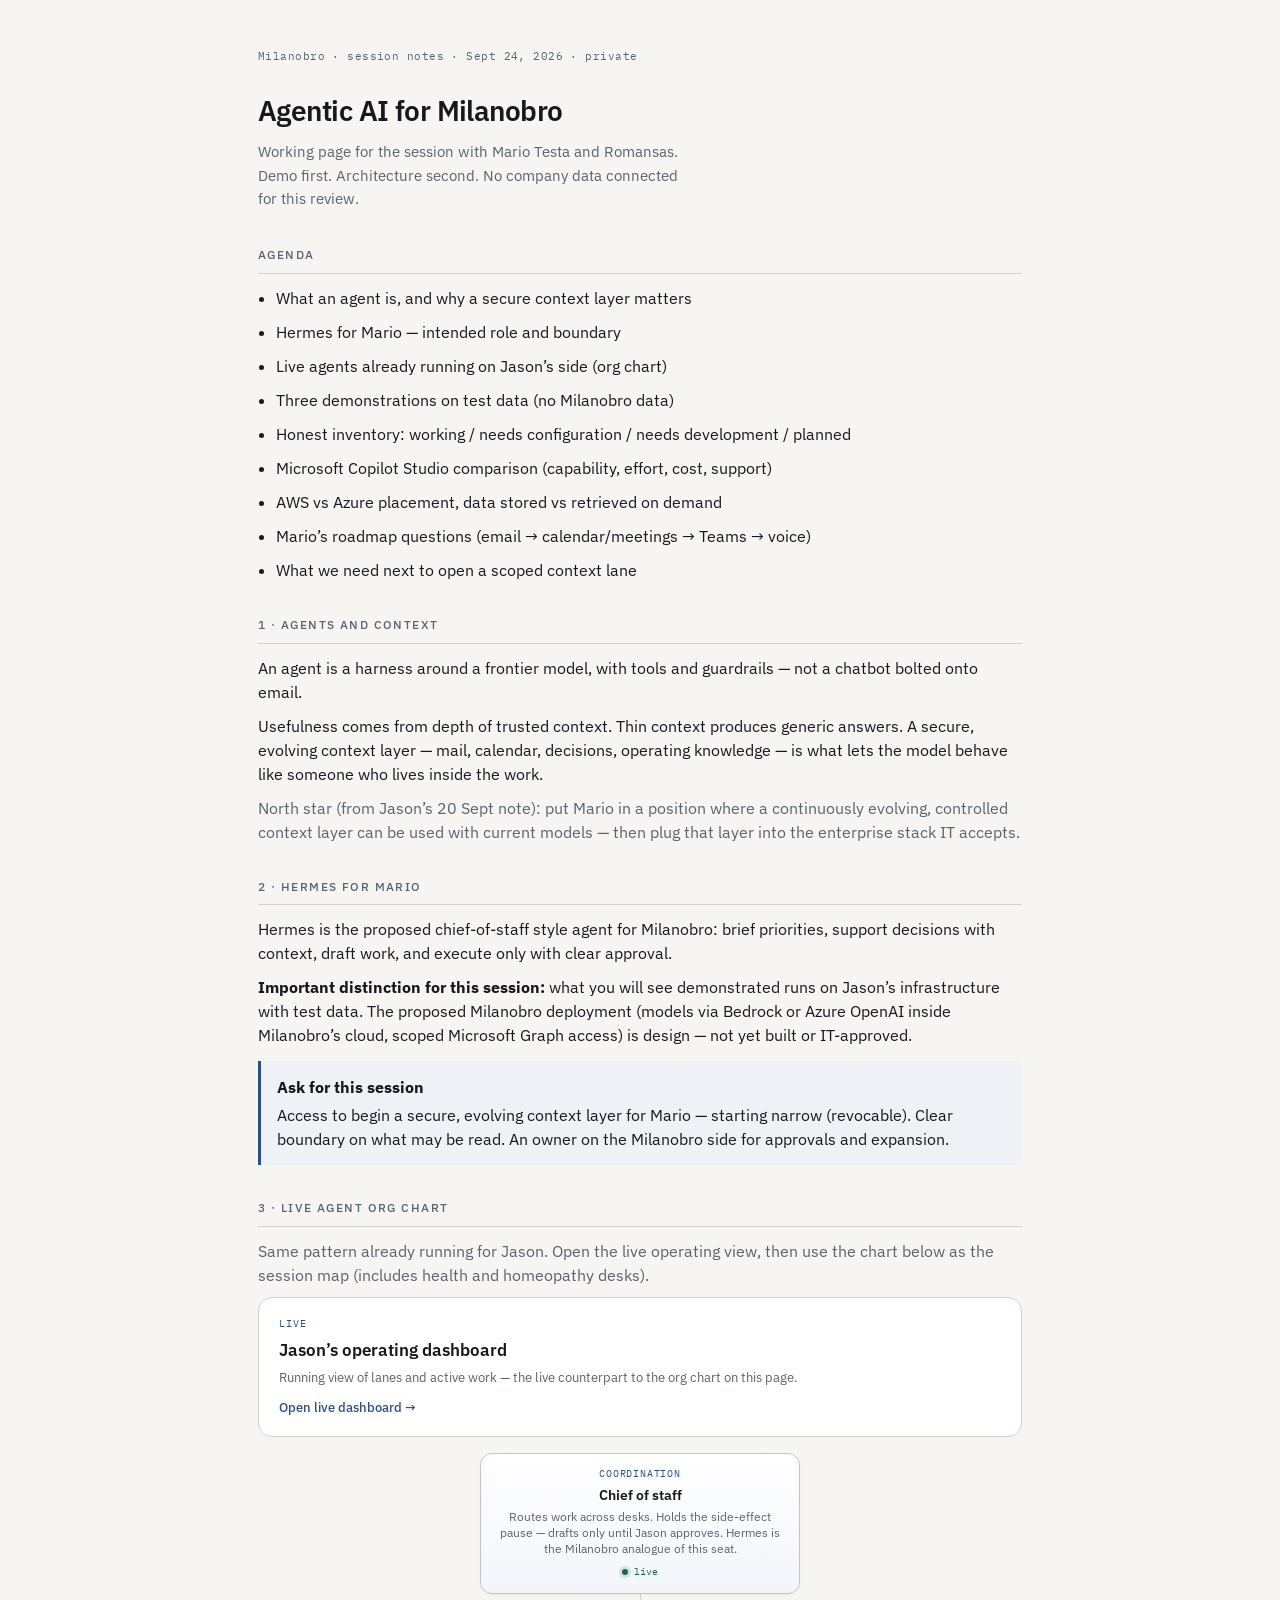
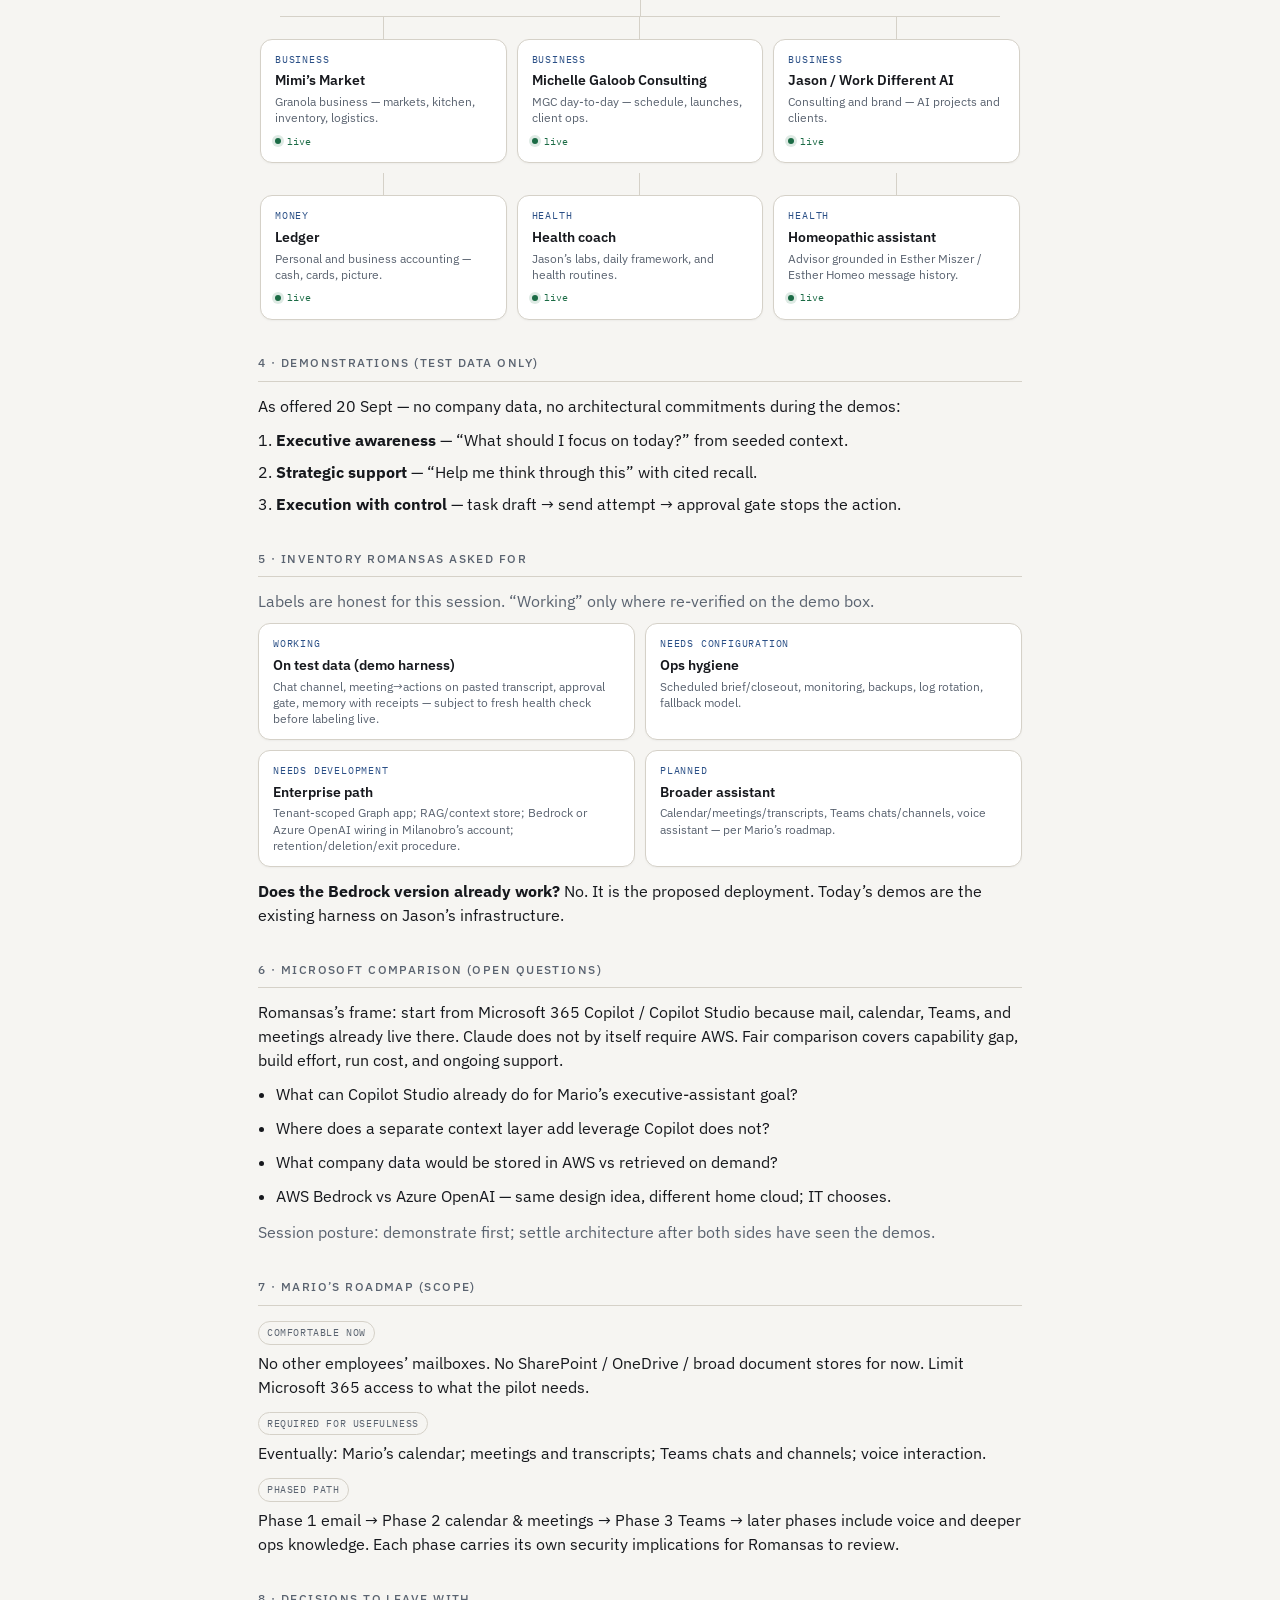
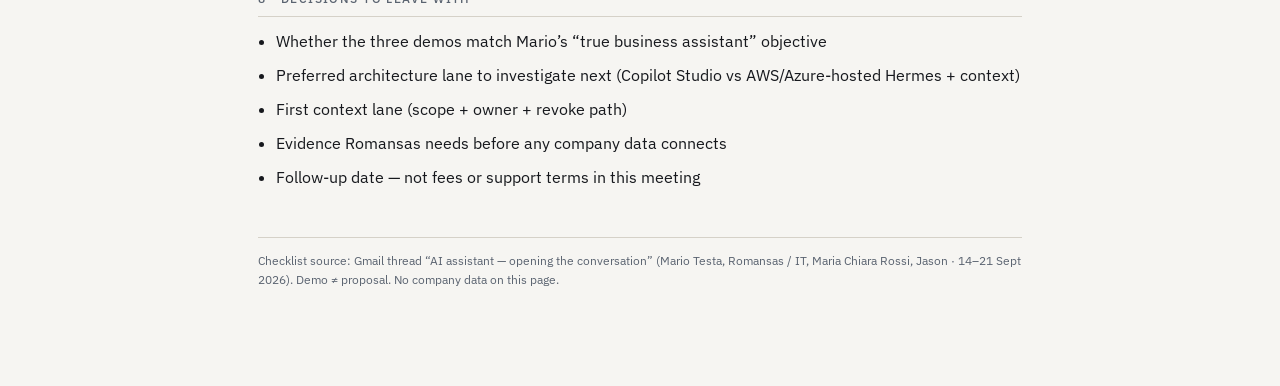
==== index.html @ 8c84b335 "Replace homepage with the Sept 24 session page" ====
<!DOCTYPE html>
<html lang="en">
<head>
<meta charset="UTF-8" />
<meta name="viewport" content="width=device-width, initial-scale=1" />
<title>Milanobro — Agentic AI session</title>
<link rel="preconnect" href="https://fonts.googleapis.com" />
<link rel="preconnect" href="https://fonts.gstatic.com" crossorigin />
<link href="https://fonts.googleapis.com/css2?family=IBM+Plex+Sans:wght@400;500;600&family=IBM+Plex+Mono:wght@400;500&display=swap" rel="stylesheet" />
<style>
:root{
  --bg:#f6f5f2; --ink:#16181d; --mute:#5a6370; --line:#d5d1c8;
  --card:#fff; --soft:#eef1f6; --accent:#2a4f86; --ok:#1b6b45;
  --font:"IBM Plex Sans",system-ui,sans-serif; --mono:"IBM Plex Mono",ui-monospace,monospace;
}
*{box-sizing:border-box;margin:0;padding:0}
body{font-family:var(--font);background:var(--bg);color:var(--ink);line-height:1.55;min-height:100vh}
.wrap{max-width:820px;margin:0 auto;padding:48px 28px 96px}
.meta{font-family:var(--mono);font-size:11px;color:var(--mute);letter-spacing:.04em;margin-bottom:24px}
h1{font-size:28px;font-weight:600;letter-spacing:-.02em;margin-bottom:8px}
.sub{color:var(--mute);font-size:15px;max-width:48ch;margin-bottom:36px}
.block{margin-bottom:34px}
.block h2{
  font-size:12px;font-weight:500;letter-spacing:.12em;text-transform:uppercase;
  color:var(--mute);margin-bottom:12px;padding-bottom:8px;border-bottom:1px solid var(--line);
}
.notes{font-size:15.5px}
.notes p,.notes li{margin:0 0 10px;color:var(--ink)}
.notes ul{margin:0 0 12px 1.15rem}
.notes .muted{color:var(--mute)}
.callout{
  margin-top:14px;padding:14px 16px;background:var(--soft);
  border-left:3px solid var(--accent);border-radius:0 8px 8px 0;
}
.callout strong{display:block;margin-bottom:4px}
.live{
  display:block;text-decoration:none;color:inherit;
  background:var(--card);border:1px solid var(--line);border-radius:14px;
  padding:18px 20px;margin:8px 0 16px;transition:border-color .15s,box-shadow .15s;
}
.live:hover{border-color:#a9b9d2;box-shadow:0 2px 8px rgba(22,24,29,.06)}
.live .kicker{font-family:var(--mono);font-size:10px;letter-spacing:.1em;text-transform:uppercase;color:var(--accent);margin-bottom:6px}
.live h3{font-size:17px;font-weight:600;margin-bottom:4px}
.live p{font-size:13px;color:var(--mute);margin:0}
.live .go{margin-top:10px;font-size:13px;color:var(--accent);font-weight:500}

.org{margin-top:10px}
.org-top{display:flex;justify-content:center}
.node{
  background:var(--card);border:1px solid var(--line);border-radius:12px;
  padding:12px 14px;min-width:180px;max-width:260px;
  box-shadow:0 1px 2px rgba(22,24,29,.04);
}
.node.chief{border-color:#b7c6db;background:linear-gradient(180deg,#fff,#f2f5fa);text-align:center;max-width:320px}
.node .role{font-family:var(--mono);font-size:10px;letter-spacing:.08em;text-transform:uppercase;color:var(--accent);margin-bottom:3px}
.node h3{font-size:13.5px;font-weight:600;margin-bottom:3px}
.node p{font-size:11.5px;color:var(--mute);line-height:1.4;margin:0}
.trunk{width:1px;height:22px;background:var(--line);margin:0 auto}
.bar{height:1px;background:var(--line);margin:0 auto;width:calc(100% - 24px);max-width:720px}
.leaves{display:grid;grid-template-columns:repeat(3,1fr);gap:10px;max-width:760px;margin:0 auto}
.leaf{display:flex;flex-direction:column;align-items:center}
.stem{width:1px;height:22px;background:var(--line)}
.leaf .node{width:100%;max-width:none;min-width:0}
.status{display:inline-flex;align-items:center;gap:6px;font-size:10px;color:var(--ok);margin-top:7px;font-family:var(--mono)}
.status::before{content:"";width:6px;height:6px;border-radius:50%;background:var(--ok);box-shadow:0 0 0 3px rgba(27,107,69,.14)}
.grid2{display:grid;grid-template-columns:1fr 1fr;gap:10px}
@media(max-width:720px){.leaves,.grid2{grid-template-columns:1fr 1fr}.bar{width:calc(50% + 4px)}}
@media(max-width:520px){.leaves,.grid2{grid-template-columns:1fr}.bar{display:none}.stem{height:10px}}
.foot{margin-top:48px;padding-top:14px;border-top:1px solid var(--line);font-size:12px;color:var(--mute)}
.tag{display:inline-block;font-family:var(--mono);font-size:10px;letter-spacing:.06em;text-transform:uppercase;color:var(--mute);border:1px solid var(--line);border-radius:999px;padding:3px 8px;margin-right:6px;margin-bottom:6px}
</style>
</head>
<body>
<div class="wrap">
  <div class="meta">Milanobro · session notes · Sept 24, 2026 · private</div>
  <h1>Agentic AI for Milanobro</h1>
  <p class="sub">Working page for the session with Mario Testa and Romansas. Demo first. Architecture second. No company data connected for this review.</p>

  <div class="block">
    <h2>Agenda</h2>
    <div class="notes">
      <ul>
        <li>What an agent is, and why a secure context layer matters</li>
        <li>Hermes for Mario — intended role and boundary</li>
        <li>Live agents already running on Jason’s side (org chart)</li>
        <li>Three demonstrations on test data (no Milanobro data)</li>
        <li>Honest inventory: working / needs configuration / needs development / planned</li>
        <li>Microsoft Copilot Studio comparison (capability, effort, cost, support)</li>
        <li>AWS vs Azure placement, data stored vs retrieved on demand</li>
        <li>Mario’s roadmap questions (email → calendar/meetings → Teams → voice)</li>
        <li>What we need next to open a scoped context lane</li>
      </ul>
    </div>
  </div>

  <div class="block">
    <h2>1 · Agents and context</h2>
    <div class="notes">
      <p>An agent is a harness around a frontier model, with tools and guardrails — not a chatbot bolted onto email.</p>
      <p>Usefulness comes from depth of trusted context. Thin context produces generic answers. A secure, evolving context layer — mail, calendar, decisions, operating knowledge — is what lets the model behave like someone who lives inside the work.</p>
      <p class="muted">North star (from Jason’s 20 Sept note): put Mario in a position where a continuously evolving, controlled context layer can be used with current models — then plug that layer into the enterprise stack IT accepts.</p>
    </div>
  </div>

  <div class="block">
    <h2>2 · Hermes for Mario</h2>
    <div class="notes">
      <p>Hermes is the proposed chief-of-staff style agent for Milanobro: brief priorities, support decisions with context, draft work, and execute only with clear approval.</p>
      <p><strong>Important distinction for this session:</strong> what you will see demonstrated runs on Jason’s infrastructure with test data. The proposed Milanobro deployment (models via Bedrock or Azure OpenAI inside Milanobro’s cloud, scoped Microsoft Graph access) is design — not yet built or IT-approved.</p>
      <div class="callout">
        <strong>Ask for this session</strong>
        Access to begin a secure, evolving context layer for Mario — starting narrow (revocable). Clear boundary on what may be read. An owner on the Milanobro side for approvals and expansion.
      </div>
    </div>
  </div>

  <div class="block">
    <h2>3 · Live agent org chart</h2>
    <div class="notes">
      <p class="muted">Same pattern already running for Jason. Open the live operating view, then use the chart below as the session map (includes health and homeopathy desks).</p>
      <a class="live" href="https://jmg424.github.io/jason-operating-dashboard/" target="_blank" rel="noopener">
        <div class="kicker">Live</div>
        <h3>Jason’s operating dashboard</h3>
        <p>Running view of lanes and active work — the live counterpart to the org chart on this page.</p>
        <div class="go">Open live dashboard →</div>
      </a>

      <div class="org">
        <div class="org-top">
          <div class="node chief">
            <div class="role">Coordination</div>
            <h3>Chief of staff</h3>
            <p>Routes work across desks. Holds the side-effect pause — drafts only until Jason approves. Hermes is the Milanobro analogue of this seat.</p>
            <div class="status">live</div>
          </div>
        </div>
        <div class="trunk"></div>
        <div class="bar"></div>
        <div class="leaves">
          <div class="leaf"><div class="stem"></div><div class="node">
            <div class="role">Business</div><h3>Mimi’s Market</h3>
            <p>Granola business — markets, kitchen, inventory, logistics.</p><div class="status">live</div>
          </div></div>
          <div class="leaf"><div class="stem"></div><div class="node">
            <div class="role">Business</div><h3>Michelle Galoob Consulting</h3>
            <p>MGC day-to-day — schedule, launches, client ops.</p><div class="status">live</div>
          </div></div>
          <div class="leaf"><div class="stem"></div><div class="node">
            <div class="role">Business</div><h3>Jason / Work Different AI</h3>
            <p>Consulting and brand — AI projects and clients.</p><div class="status">live</div>
          </div></div>
          <div class="leaf"><div class="stem"></div><div class="node">
            <div class="role">Money</div><h3>Ledger</h3>
            <p>Personal and business accounting — cash, cards, picture.</p><div class="status">live</div>
          </div></div>
          <div class="leaf"><div class="stem"></div><div class="node">
            <div class="role">Health</div><h3>Health coach</h3>
            <p>Jason’s labs, daily framework, and health routines.</p><div class="status">live</div>
          </div></div>
          <div class="leaf"><div class="stem"></div><div class="node">
            <div class="role">Health</div><h3>Homeopathic assistant</h3>
            <p>Advisor grounded in Esther Miszer / Esther Homeo message history.</p><div class="status">live</div>
          </div></div>
        </div>
      </div>
    </div>
  </div>

  <div class="block">
    <h2>4 · Demonstrations (test data only)</h2>
    <div class="notes">
      <p>As offered 20 Sept — no company data, no architectural commitments during the demos:</p>
      <ol style="margin-left:1.15rem">
        <li style="margin-bottom:8px"><strong>Executive awareness</strong> — “What should I focus on today?” from seeded context.</li>
        <li style="margin-bottom:8px"><strong>Strategic support</strong> — “Help me think through this” with cited recall.</li>
        <li style="margin-bottom:8px"><strong>Execution with control</strong> — task draft → send attempt → approval gate stops the action.</li>
      </ol>
    </div>
  </div>

  <div class="block">
    <h2>5 · Inventory Romansas asked for</h2>
    <div class="notes">
      <p class="muted">Labels are honest for this session. “Working” only where re-verified on the demo box.</p>
      <div class="grid2" style="margin-top:10px">
        <div class="node" style="max-width:none"><div class="role">Working</div><h3>On test data (demo harness)</h3><p>Chat channel, meeting→actions on pasted transcript, approval gate, memory with receipts — subject to fresh health check before labeling live.</p></div>
        <div class="node" style="max-width:none"><div class="role">Needs configuration</div><h3>Ops hygiene</h3><p>Scheduled brief/closeout, monitoring, backups, log rotation, fallback model.</p></div>
        <div class="node" style="max-width:none"><div class="role">Needs development</div><h3>Enterprise path</h3><p>Tenant-scoped Graph app; RAG/context store; Bedrock or Azure OpenAI wiring in Milanobro’s account; retention/deletion/exit procedure.</p></div>
        <div class="node" style="max-width:none"><div class="role">Planned</div><h3>Broader assistant</h3><p>Calendar/meetings/transcripts, Teams chats/channels, voice assistant — per Mario’s roadmap.</p></div>
      </div>
      <p style="margin-top:12px"><strong>Does the Bedrock version already work?</strong> No. It is the proposed deployment. Today’s demos are the existing harness on Jason’s infrastructure.</p>
    </div>
  </div>

  <div class="block">
    <h2>6 · Microsoft comparison (open questions)</h2>
    <div class="notes">
      <p>Romansas’s frame: start from Microsoft 365 Copilot / Copilot Studio because mail, calendar, Teams, and meetings already live there. Claude does not by itself require AWS. Fair comparison covers capability gap, build effort, run cost, and ongoing support.</p>
      <ul>
        <li>What can Copilot Studio already do for Mario’s executive-assistant goal?</li>
        <li>Where does a separate context layer add leverage Copilot does not?</li>
        <li>What company data would be stored in AWS vs retrieved on demand?</li>
        <li>AWS Bedrock vs Azure OpenAI — same design idea, different home cloud; IT chooses.</li>
      </ul>
      <p class="muted">Session posture: demonstrate first; settle architecture after both sides have seen the demos.</p>
    </div>
  </div>

  <div class="block">
    <h2>7 · Mario’s roadmap (scope)</h2>
    <div class="notes">
      <span class="tag">Comfortable now</span>
      <p>No other employees’ mailboxes. No SharePoint / OneDrive / broad document stores for now. Limit Microsoft 365 access to what the pilot needs.</p>
      <span class="tag">Required for usefulness</span>
      <p>Eventually: Mario’s calendar; meetings and transcripts; Teams chats and channels; voice interaction.</p>
      <span class="tag">Phased path</span>
      <p>Phase 1 email → Phase 2 calendar &amp; meetings → Phase 3 Teams → later phases include voice and deeper ops knowledge. Each phase carries its own security implications for Romansas to review.</p>
    </div>
  </div>

  <div class="block">
    <h2>8 · Decisions to leave with</h2>
    <div class="notes">
      <ul>
        <li>Whether the three demos match Mario’s “true business assistant” objective</li>
        <li>Preferred architecture lane to investigate next (Copilot Studio vs AWS/Azure-hosted Hermes + context)</li>
        <li>First context lane (scope + owner + revoke path)</li>
        <li>Evidence Romansas needs before any company data connects</li>
        <li>Follow-up date — not fees or support terms in this meeting</li>
      </ul>
    </div>
  </div>

  <div class="foot">Checklist source: Gmail thread “AI assistant — opening the conversation” (Mario Testa, Romansas / IT, Maria Chiara Rossi, Jason · 14–21 Sept 2026). Demo ≠ proposal. No company data on this page.</div>
</div>
</body>
</html>
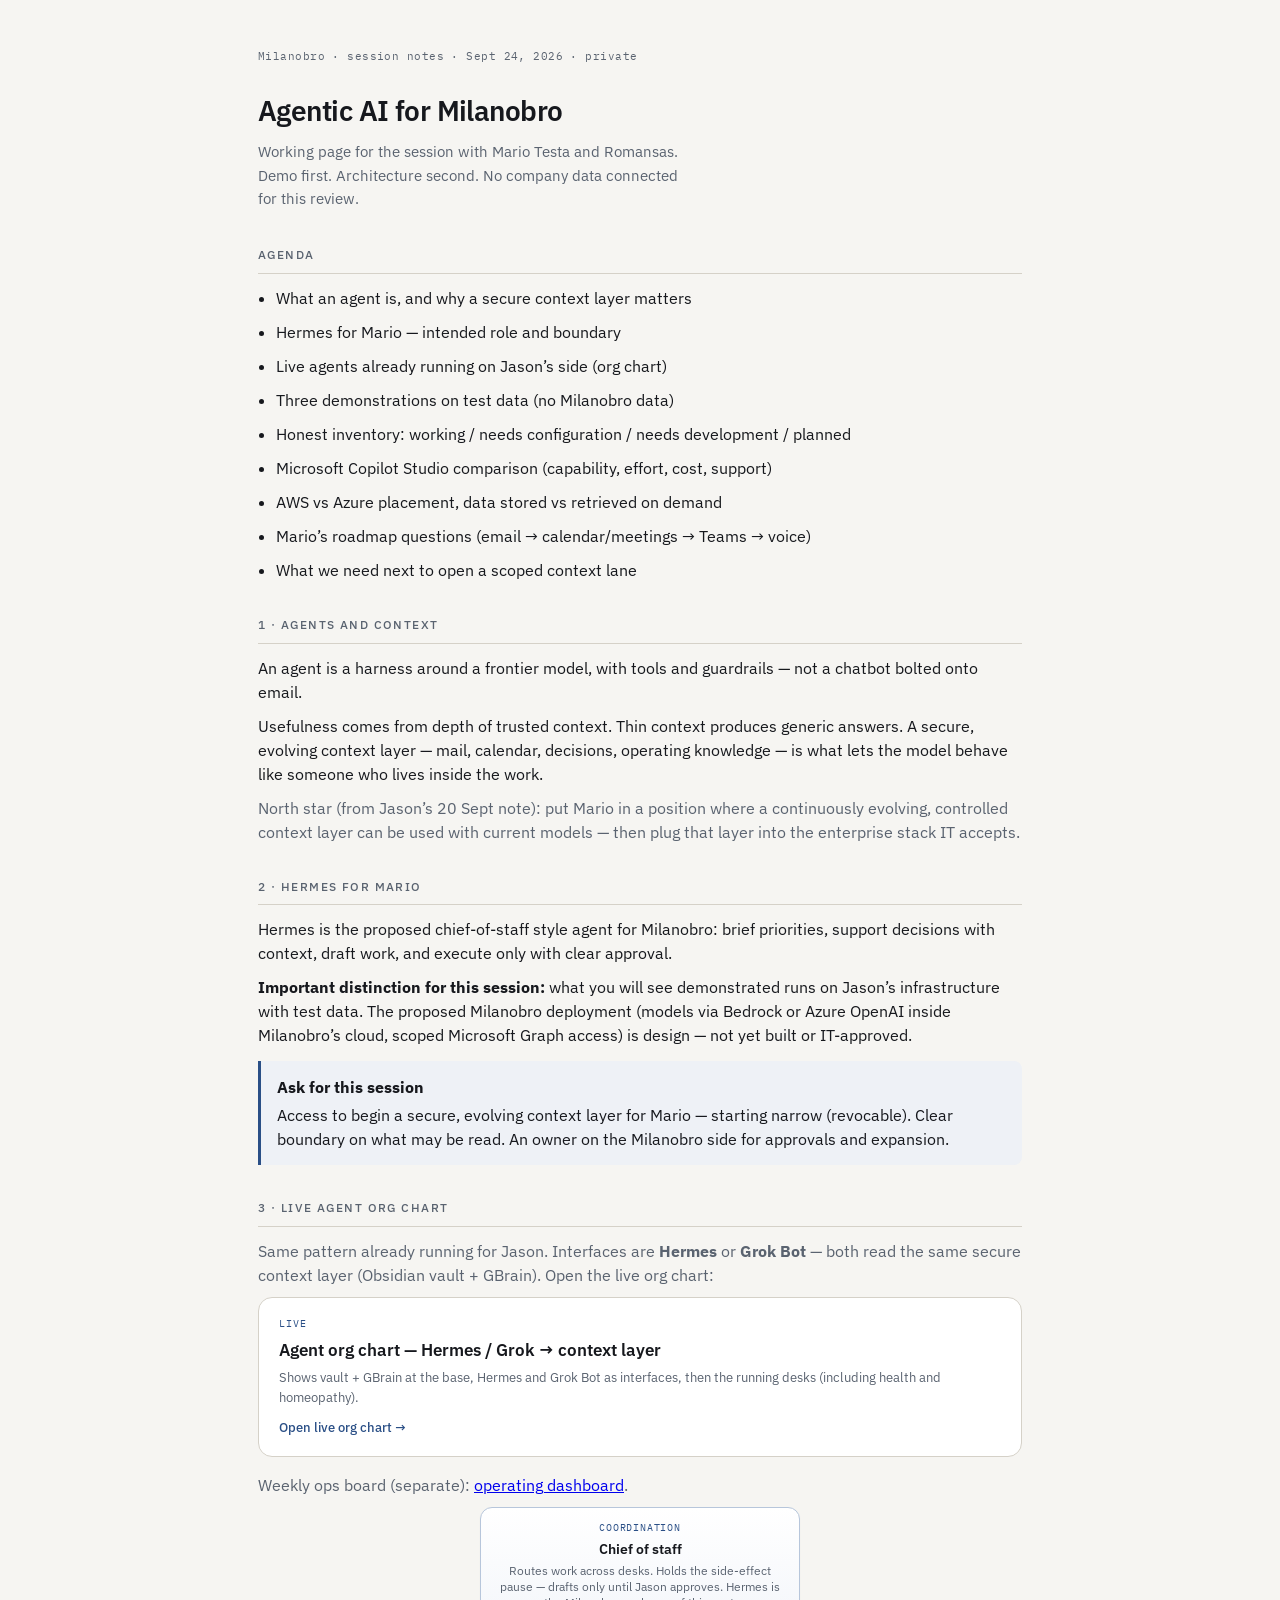
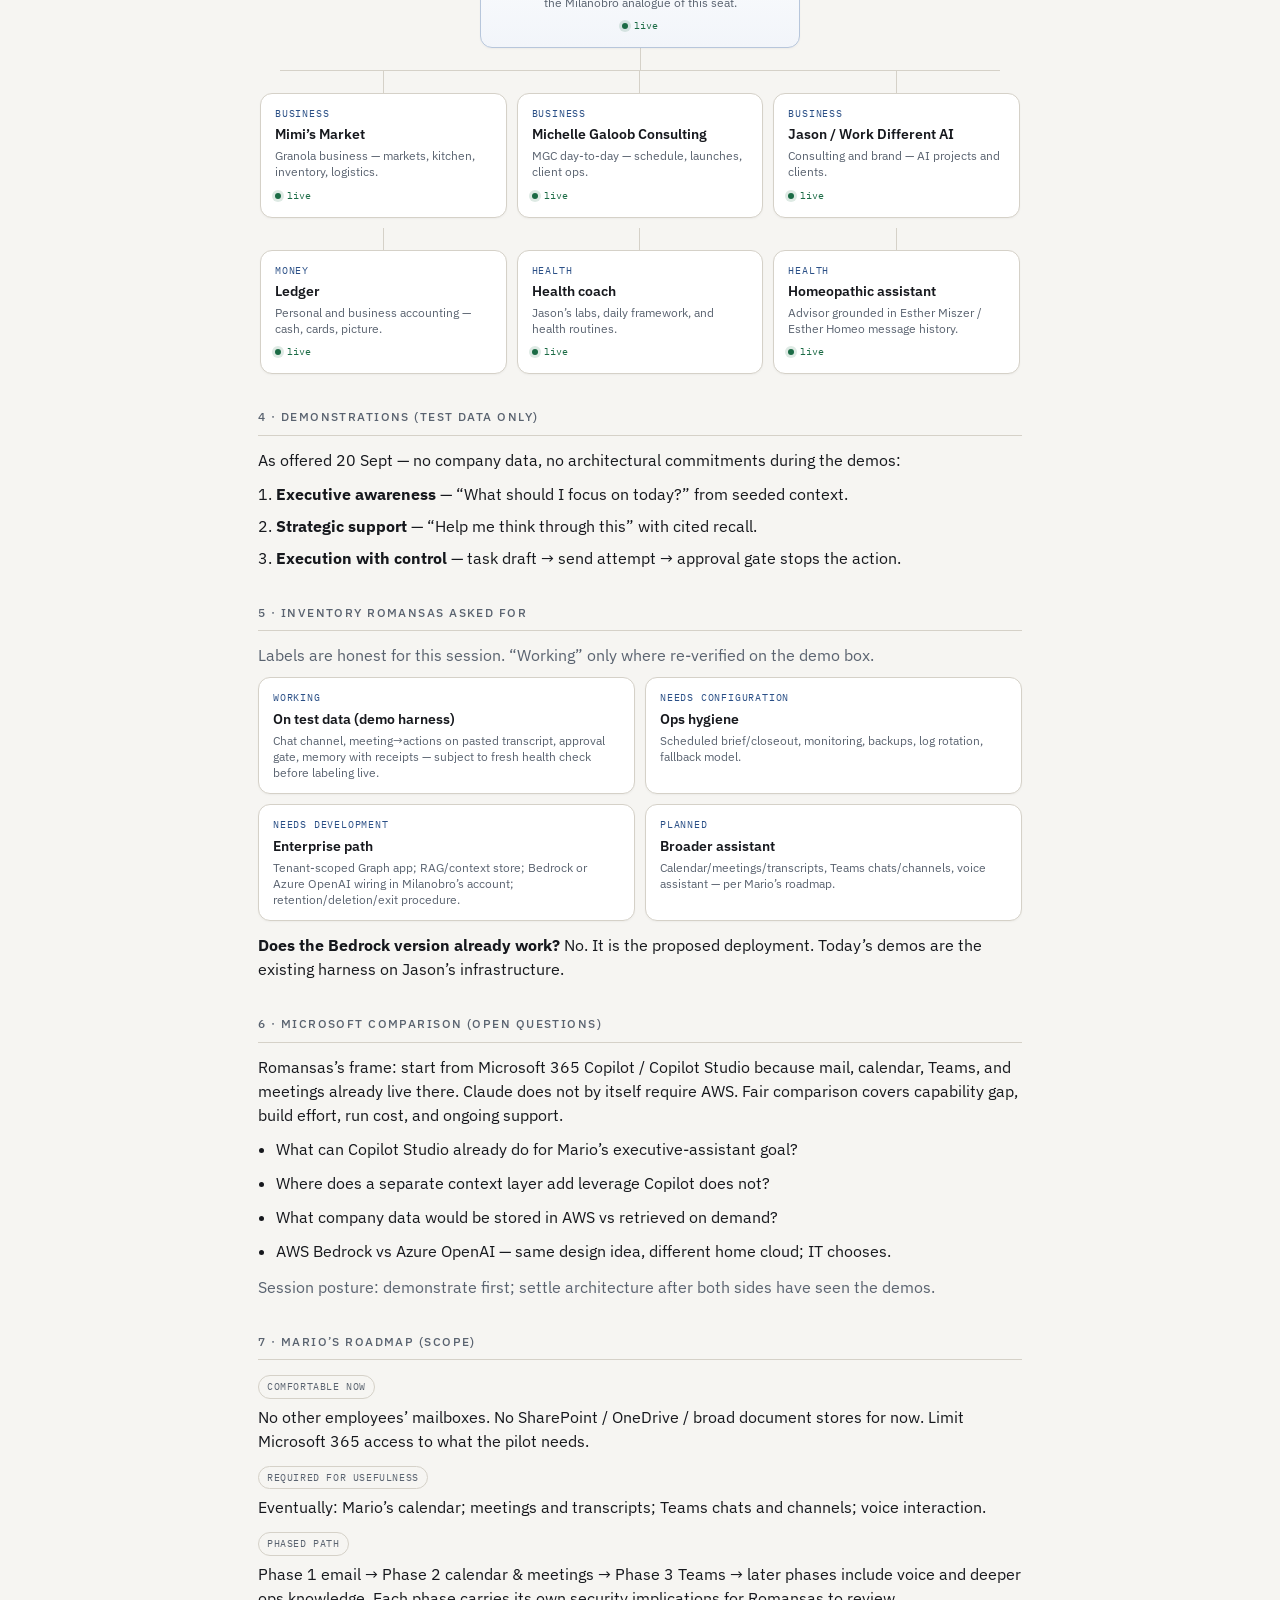
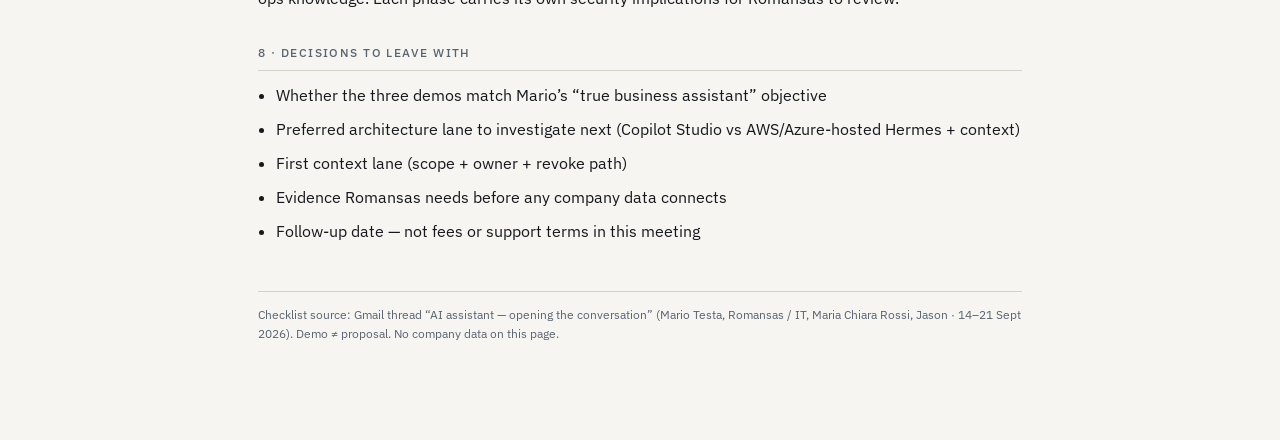
==== commit 19fed706: "Add the session page and live agent org chart" ====
--- a/index.html
+++ b/index.html
@@ -117,13 +117,14 @@
   <div class="block">
     <h2>3 · Live agent org chart</h2>
     <div class="notes">
-      <p class="muted">Same pattern already running for Jason. Open the live operating view, then use the chart below as the session map (includes health and homeopathy desks).</p>
-      <a class="live" href="https://jmg424.github.io/jason-operating-dashboard/" target="_blank" rel="noopener">
+      <p class="muted">Same pattern already running for Jason. Interfaces are <strong>Hermes</strong> or <strong>Grok Bot</strong> — both read the same secure context layer (Obsidian vault + GBrain). Open the live org chart:</p>
+      <a class="live" href="./agent-org-chart.html">
         <div class="kicker">Live</div>
-        <h3>Jason’s operating dashboard</h3>
-        <p>Running view of lanes and active work — the live counterpart to the org chart on this page.</p>
-        <div class="go">Open live dashboard →</div>
+        <h3>Agent org chart — Hermes / Grok → context layer</h3>
+        <p>Shows vault + GBrain at the base, Hermes and Grok Bot as interfaces, then the running desks (including health and homeopathy).</p>
+        <div class="go">Open live org chart →</div>
       </a>
+      <p class="muted" style="margin-top:8px">Weekly ops board (separate): <a href="https://jmg424.github.io/jason-operating-dashboard/" target="_blank" rel="noopener">operating dashboard</a>.</p>
 
       <div class="org">
         <div class="org-top">
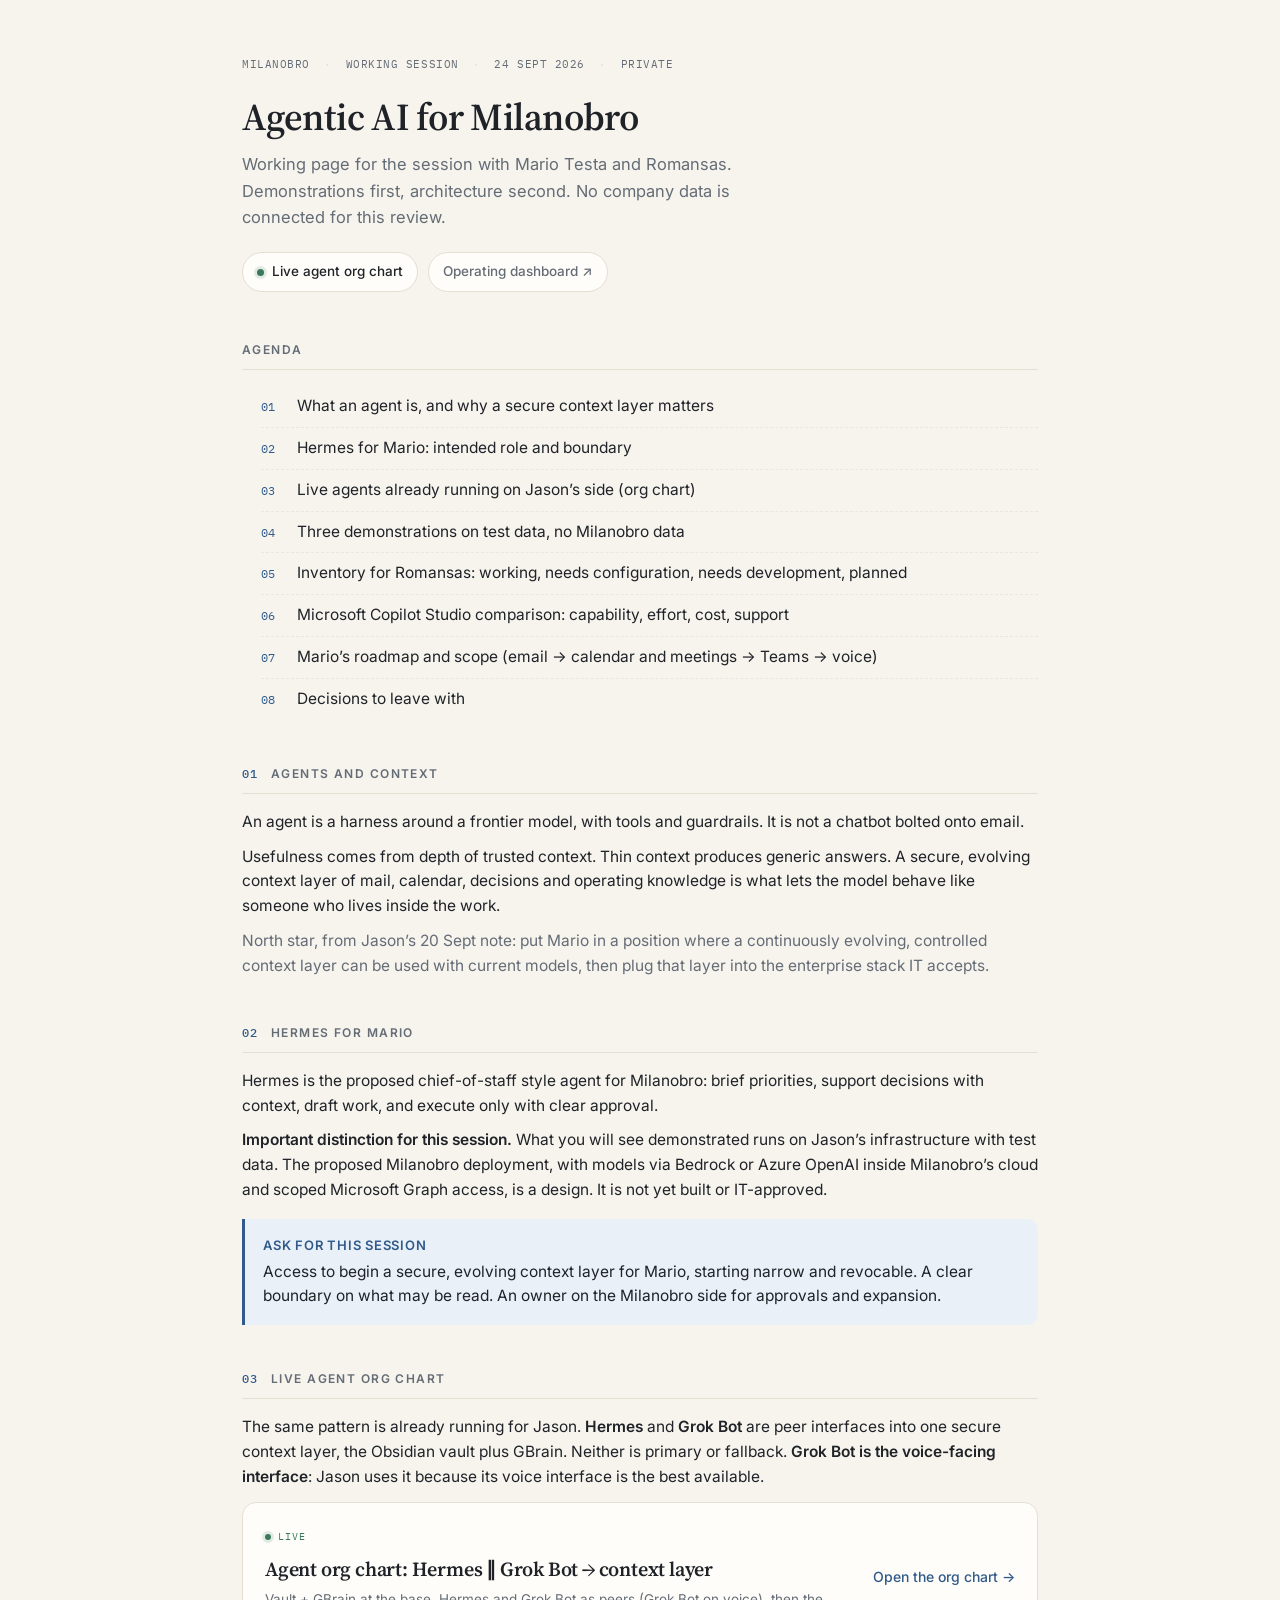
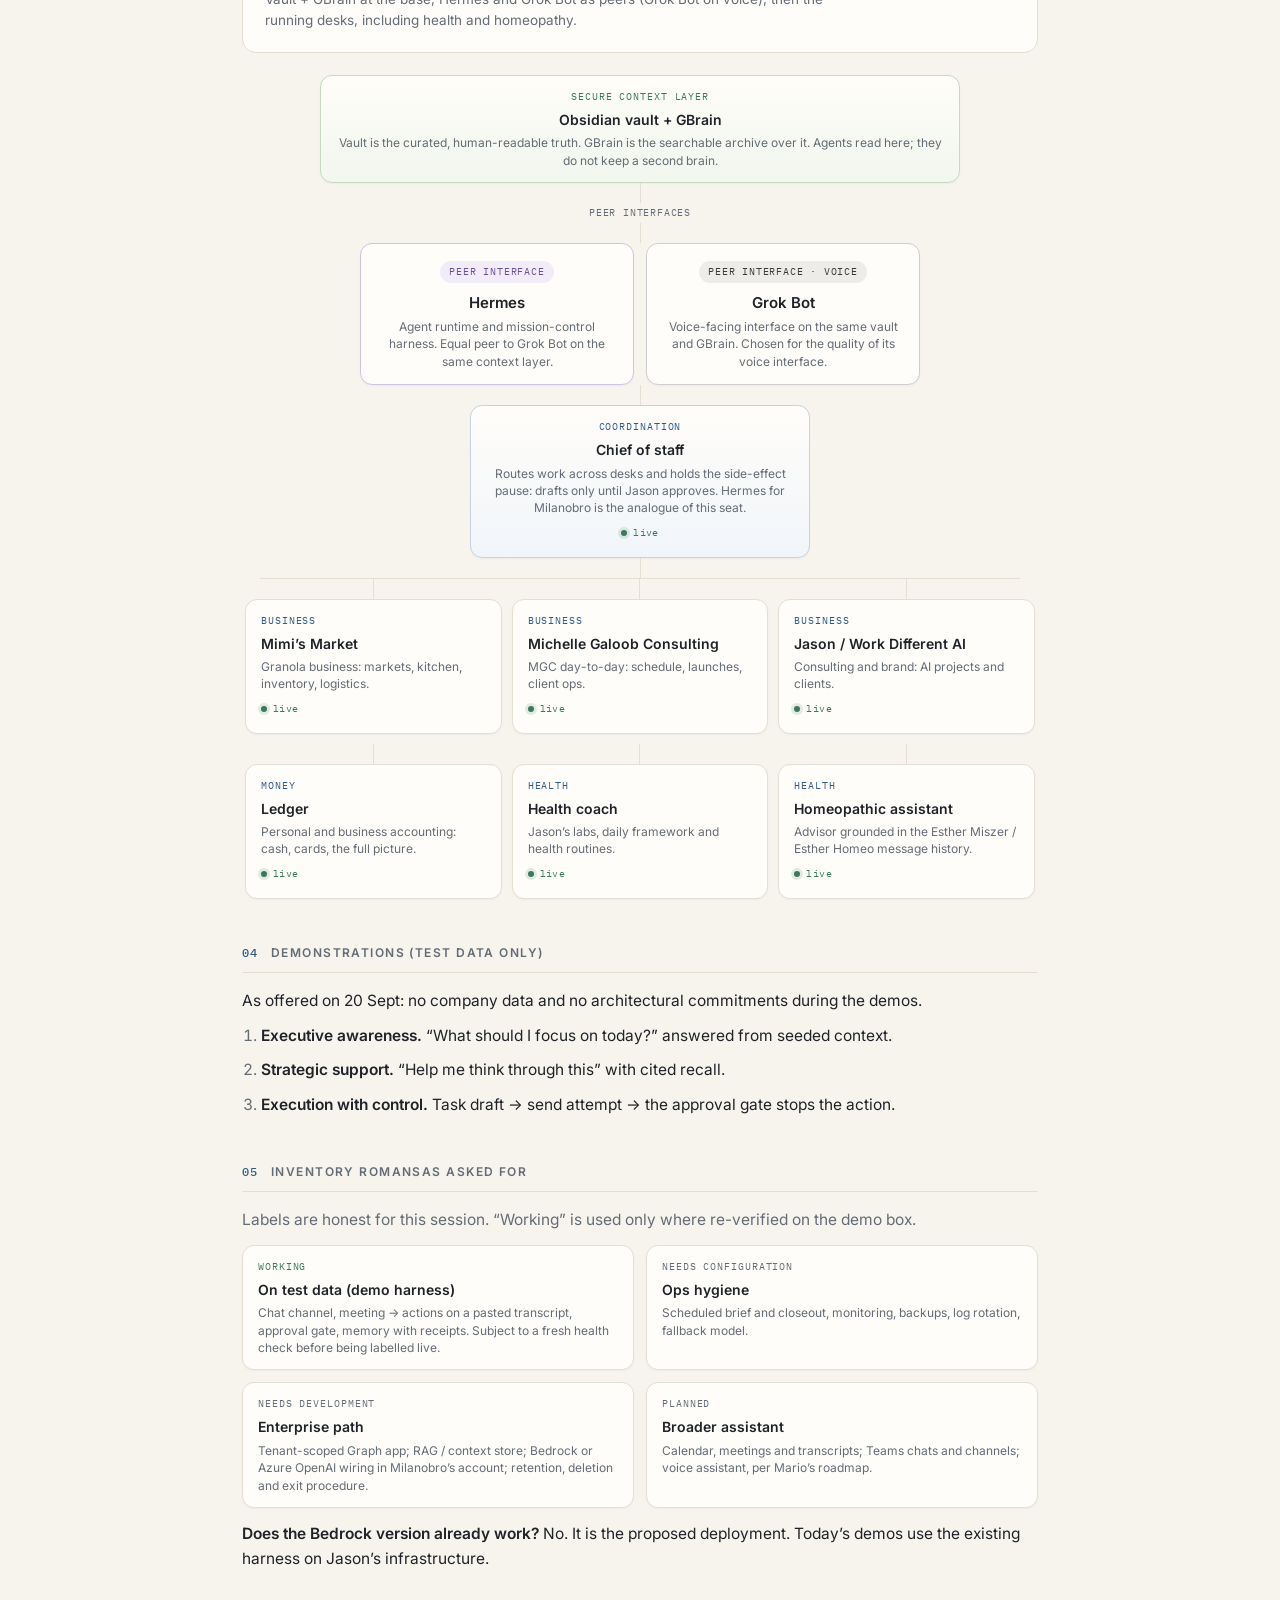
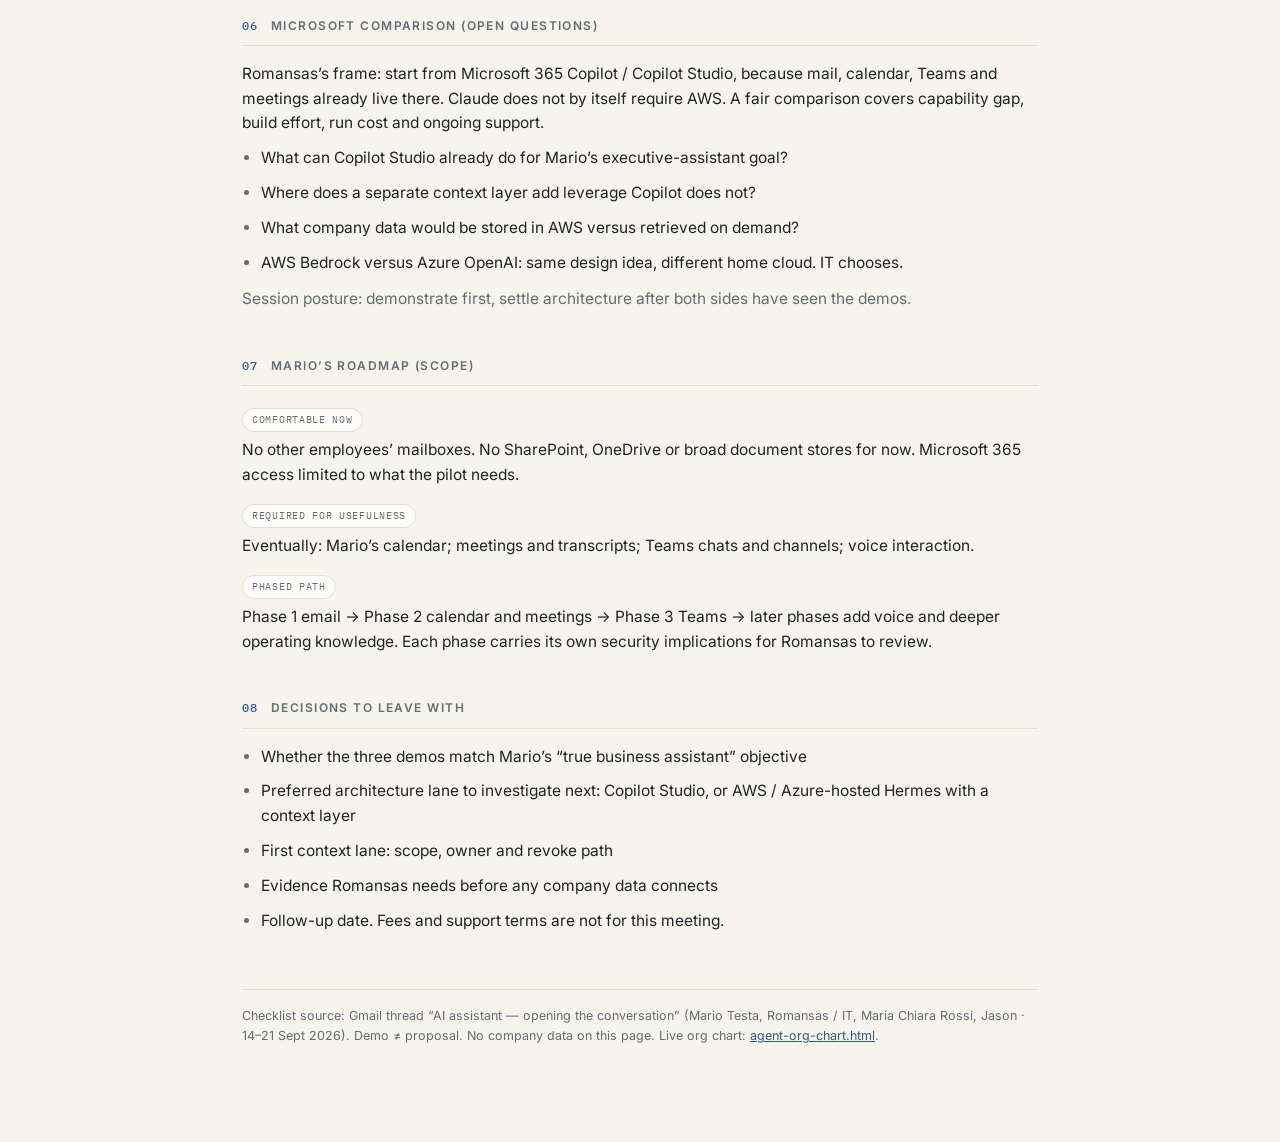
==== commit 78d9ea6f: "Milanobro session: peer Hermes/Grok Bot + voice-facing Grok Bot (Fable polish)" ====
--- a/index.html
+++ b/index.html
@@ -3,236 +3,308 @@
 <head>
 <meta charset="UTF-8" />
 <meta name="viewport" content="width=device-width, initial-scale=1" />
-<title>Milanobro — Agentic AI session</title>
+<title>Milanobro — Agentic AI working session</title>
 <link rel="preconnect" href="https://fonts.googleapis.com" />
 <link rel="preconnect" href="https://fonts.gstatic.com" crossorigin />
-<link href="https://fonts.googleapis.com/css2?family=IBM+Plex+Sans:wght@400;500;600&family=IBM+Plex+Mono:wght@400;500&display=swap" rel="stylesheet" />
+<link href="https://fonts.googleapis.com/css2?family=Source+Serif+4:opsz,wght@8..60,500;8..60,600&family=Inter:wght@400;500;600&family=IBM+Plex+Mono:wght@400;500&display=swap" rel="stylesheet" />
 <style>
 :root{
-  --bg:#f6f5f2; --ink:#16181d; --mute:#5a6370; --line:#d5d1c8;
-  --card:#fff; --soft:#eef1f6; --accent:#2a4f86; --ok:#1b6b45;
-  --font:"IBM Plex Sans",system-ui,sans-serif; --mono:"IBM Plex Mono",ui-monospace,monospace;
+  --bg:#f7f4ee; --paper:#fffdf9; --ink:#1f2328; --mute:#646c76; --line:#e4ded3; --line-soft:#ece7dd;
+  --accent:#2f5a8a; --accent-soft:#eaf0f7; --ok:#3a7a5b; --ok-soft:rgba(58,122,91,.14);
+  --plum:#6b4f9a; --plum-soft:#f1ecf8; --sage-soft:#f1f6ee; --sage-line:#c9d9bf;
+  --serif:"Source Serif 4",Georgia,serif; --sans:"Inter",system-ui,-apple-system,sans-serif; --mono:"IBM Plex Mono",ui-monospace,monospace;
 }
 *{box-sizing:border-box;margin:0;padding:0}
-body{font-family:var(--font);background:var(--bg);color:var(--ink);line-height:1.55;min-height:100vh}
-.wrap{max-width:820px;margin:0 auto;padding:48px 28px 96px}
-.meta{font-family:var(--mono);font-size:11px;color:var(--mute);letter-spacing:.04em;margin-bottom:24px}
-h1{font-size:28px;font-weight:600;letter-spacing:-.02em;margin-bottom:8px}
-.sub{color:var(--mute);font-size:15px;max-width:48ch;margin-bottom:36px}
-.block{margin-bottom:34px}
+html{scroll-behavior:smooth}
+body{font-family:var(--sans);background:var(--bg);color:var(--ink);line-height:1.6;min-height:100vh;-webkit-font-smoothing:antialiased}
+a{color:var(--accent)}
+.wrap{max-width:860px;margin:0 auto;padding:56px 32px 96px}
+
+/* header */
+.meta{font-family:var(--mono);font-size:11px;color:var(--mute);letter-spacing:.05em;text-transform:uppercase;margin-bottom:22px;display:flex;flex-wrap:wrap;gap:6px 14px}
+.meta span+span::before{content:"·";margin-right:14px;color:var(--line)}
+h1{font-family:var(--serif);font-size:38px;font-weight:600;letter-spacing:-.015em;line-height:1.15;margin-bottom:12px}
+.sub{color:var(--mute);font-size:16.5px;max-width:56ch;margin-bottom:22px}
+.links{display:flex;flex-wrap:wrap;gap:10px;margin-bottom:48px}
+.chip{
+  display:inline-flex;align-items:center;gap:8px;text-decoration:none;font-size:13.5px;font-weight:500;color:var(--ink);
+  background:var(--paper);border:1px solid var(--line);border-radius:999px;padding:8px 14px;
+  transition:border-color .15s,box-shadow .15s;
+}
+.chip:hover{border-color:#b9c6d6;box-shadow:0 2px 8px rgba(31,35,40,.06)}
+.chip .dot{width:7px;height:7px;border-radius:50%;background:var(--ok);box-shadow:0 0 0 3px var(--ok-soft)}
+.chip.quiet{color:var(--mute)}
+
+/* sections */
+.block{margin-bottom:44px}
 .block h2{
-  font-size:12px;font-weight:500;letter-spacing:.12em;text-transform:uppercase;
-  color:var(--mute);margin-bottom:12px;padding-bottom:8px;border-bottom:1px solid var(--line);
-}
+  display:flex;align-items:baseline;gap:12px;
+  font-family:var(--sans);font-size:12px;font-weight:600;letter-spacing:.12em;text-transform:uppercase;
+  color:var(--mute);margin-bottom:16px;padding-bottom:10px;border-bottom:1px solid var(--line);
+}
+.block h2 .n{font-family:var(--mono);font-weight:500;color:var(--accent)}
 .notes{font-size:15.5px}
-.notes p,.notes li{margin:0 0 10px;color:var(--ink)}
-.notes ul{margin:0 0 12px 1.15rem}
+.notes p,.notes li{margin:0 0 10px}
+.notes ul,.notes ol{margin:0 0 12px 1.2rem}
+.notes li::marker{color:var(--mute)}
 .notes .muted{color:var(--mute)}
+.notes strong{font-weight:600}
+.agenda{list-style:none;margin:0;padding:0;counter-reset:a}
+.agenda li{display:flex;gap:14px;padding:8px 0;border-bottom:1px dashed var(--line-soft);margin:0}
+.agenda li:last-child{border-bottom:0}
+.agenda li::before{counter-increment:a;content:counter(a,decimal-leading-zero);font-family:var(--mono);font-size:12px;color:var(--accent);padding-top:3px;min-width:22px}
 .callout{
-  margin-top:14px;padding:14px 16px;background:var(--soft);
-  border-left:3px solid var(--accent);border-radius:0 8px 8px 0;
-}
-.callout strong{display:block;margin-bottom:4px}
+  margin-top:16px;padding:16px 18px;background:var(--accent-soft);
+  border-left:3px solid var(--accent);border-radius:0 10px 10px 0;
+}
+.callout strong{display:block;margin-bottom:4px;font-size:13px;letter-spacing:.06em;text-transform:uppercase;color:var(--accent)}
+
+/* live card */
 .live{
-  display:block;text-decoration:none;color:inherit;
-  background:var(--card);border:1px solid var(--line);border-radius:14px;
-  padding:18px 20px;margin:8px 0 16px;transition:border-color .15s,box-shadow .15s;
-}
-.live:hover{border-color:#a9b9d2;box-shadow:0 2px 8px rgba(22,24,29,.06)}
-.live .kicker{font-family:var(--mono);font-size:10px;letter-spacing:.1em;text-transform:uppercase;color:var(--accent);margin-bottom:6px}
-.live h3{font-size:17px;font-weight:600;margin-bottom:4px}
-.live p{font-size:13px;color:var(--mute);margin:0}
-.live .go{margin-top:10px;font-size:13px;color:var(--accent);font-weight:500}
-
-.org{margin-top:10px}
-.org-top{display:flex;justify-content:center}
+  display:grid;grid-template-columns:1fr auto;align-items:center;gap:18px;text-decoration:none;color:inherit;
+  background:var(--paper);border:1px solid var(--line);border-radius:14px;
+  padding:20px 22px;margin:12px 0 18px;transition:border-color .15s,box-shadow .15s,transform .15s;
+}
+.live:hover{border-color:#b9c6d6;box-shadow:0 4px 14px rgba(31,35,40,.07);transform:translateY(-1px)}
+.live .kicker{display:inline-flex;align-items:center;gap:7px;font-family:var(--mono);font-size:10px;letter-spacing:.1em;text-transform:uppercase;color:var(--ok);margin-bottom:8px}
+.live .kicker::before{content:"";width:6px;height:6px;border-radius:50%;background:var(--ok);box-shadow:0 0 0 3px var(--ok-soft)}
+.live h3{font-family:var(--serif);font-size:20px;font-weight:600;margin-bottom:4px;letter-spacing:-.01em}
+.live p{font-size:13.5px;color:var(--mute);margin:0}
+.live .go{font-size:14px;color:var(--accent);font-weight:500;white-space:nowrap}
+
+/* mini org chart */
+.org{margin-top:22px;display:flex;flex-direction:column;align-items:center}
 .node{
-  background:var(--card);border:1px solid var(--line);border-radius:12px;
-  padding:12px 14px;min-width:180px;max-width:260px;
-  box-shadow:0 1px 2px rgba(22,24,29,.04);
-}
-.node.chief{border-color:#b7c6db;background:linear-gradient(180deg,#fff,#f2f5fa);text-align:center;max-width:320px}
-.node .role{font-family:var(--mono);font-size:10px;letter-spacing:.08em;text-transform:uppercase;color:var(--accent);margin-bottom:3px}
-.node h3{font-size:13.5px;font-weight:600;margin-bottom:3px}
-.node p{font-size:11.5px;color:var(--mute);line-height:1.4;margin:0}
-.trunk{width:1px;height:22px;background:var(--line);margin:0 auto}
-.bar{height:1px;background:var(--line);margin:0 auto;width:calc(100% - 24px);max-width:720px}
-.leaves{display:grid;grid-template-columns:repeat(3,1fr);gap:10px;max-width:760px;margin:0 auto}
+  background:var(--paper);border:1px solid var(--line);border-radius:12px;
+  padding:13px 15px;box-shadow:0 1px 2px rgba(31,35,40,.04);
+}
+.node .role{font-family:var(--mono);font-size:10px;letter-spacing:.09em;text-transform:uppercase;color:var(--accent);margin-bottom:4px}
+.node h3{font-size:14px;font-weight:600;margin-bottom:3px}
+.node p{font-size:12px;color:var(--mute);line-height:1.45;margin:0}
+.node.context{width:100%;max-width:640px;text-align:center;border-color:var(--sage-line);background:linear-gradient(180deg,var(--paper),var(--sage-soft))}
+.node.context .role{color:var(--ok)}
+.node.chief{width:100%;max-width:340px;text-align:center;border-color:#c6d2e0;background:linear-gradient(180deg,var(--paper),#f1f5fa)}
+.peers{display:grid;grid-template-columns:1fr 1fr;gap:12px;width:100%;max-width:560px}
+.peer{text-align:center;padding:14px 16px}
+.peer .badge{display:inline-block;font-family:var(--mono);font-size:10px;letter-spacing:.08em;text-transform:uppercase;padding:3px 9px;border-radius:999px;margin-bottom:8px}
+.peer.hermes{border-color:#cfc3e3}
+.peer.hermes .badge{background:var(--plum-soft);color:var(--plum)}
+.peer.grok{border-color:#cfcfcf}
+.peer.grok .badge{background:#eeece8;color:#3a3a3a}
+.peer h3{font-size:15px}
+.conn{width:1px;height:20px;background:var(--line)}
+.conn-label{font-family:var(--mono);font-size:10px;color:var(--mute);letter-spacing:.08em;text-transform:uppercase;margin:2px 0}
+.bar{height:1px;background:var(--line);width:calc(100% - 24px);max-width:760px}
+.leaves{display:grid;grid-template-columns:repeat(3,1fr);gap:10px;width:100%;max-width:790px}
 .leaf{display:flex;flex-direction:column;align-items:center}
-.stem{width:1px;height:22px;background:var(--line)}
-.leaf .node{width:100%;max-width:none;min-width:0}
-.status{display:inline-flex;align-items:center;gap:6px;font-size:10px;color:var(--ok);margin-top:7px;font-family:var(--mono)}
-.status::before{content:"";width:6px;height:6px;border-radius:50%;background:var(--ok);box-shadow:0 0 0 3px rgba(27,107,69,.14)}
-.grid2{display:grid;grid-template-columns:1fr 1fr;gap:10px}
-@media(max-width:720px){.leaves,.grid2{grid-template-columns:1fr 1fr}.bar{width:calc(50% + 4px)}}
-@media(max-width:520px){.leaves,.grid2{grid-template-columns:1fr}.bar{display:none}.stem{height:10px}}
-.foot{margin-top:48px;padding-top:14px;border-top:1px solid var(--line);font-size:12px;color:var(--mute)}
-.tag{display:inline-block;font-family:var(--mono);font-size:10px;letter-spacing:.06em;text-transform:uppercase;color:var(--mute);border:1px solid var(--line);border-radius:999px;padding:3px 8px;margin-right:6px;margin-bottom:6px}
+.stem{width:1px;height:20px;background:var(--line)}
+.leaf .node{width:100%}
+.status{display:inline-flex;align-items:center;gap:6px;font-size:10px;color:var(--ok);margin-top:8px;font-family:var(--mono);letter-spacing:.04em}
+.status::before{content:"";width:6px;height:6px;border-radius:50%;background:var(--ok);box-shadow:0 0 0 3px var(--ok-soft)}
+.grid2{display:grid;grid-template-columns:1fr 1fr;gap:12px;margin-top:12px}
+.grid2 .node .role{color:var(--mute)}
+.grid2 .node.working .role{color:var(--ok)}
+.tag{display:inline-block;font-family:var(--mono);font-size:10px;letter-spacing:.07em;text-transform:uppercase;color:var(--mute);border:1px solid var(--line);border-radius:999px;padding:3px 9px;margin:6px 0 6px;background:var(--paper)}
+.foot{margin-top:56px;padding-top:16px;border-top:1px solid var(--line);font-size:12.5px;color:var(--mute);line-height:1.6}
+@media(max-width:720px){
+  h1{font-size:31px}
+  .wrap{padding:40px 22px 72px}
+  .live{grid-template-columns:1fr}
+  .leaves,.grid2{grid-template-columns:1fr 1fr}
+  .bar{width:calc(50% + 4px)}
+}
+@media(max-width:520px){
+  .leaves,.grid2,.peers{grid-template-columns:1fr}
+  .bar{display:none}.stem{height:10px}
+}
 </style>
 </head>
 <body>
 <div class="wrap">
-  <div class="meta">Milanobro · session notes · Sept 24, 2026 · private</div>
+  <div class="meta"><span>Milanobro</span><span>Working session</span><span>24 Sept 2026</span><span>Private</span></div>
   <h1>Agentic AI for Milanobro</h1>
-  <p class="sub">Working page for the session with Mario Testa and Romansas. Demo first. Architecture second. No company data connected for this review.</p>
-
-  <div class="block">
+  <p class="sub">Working page for the session with Mario Testa and Romansas. Demonstrations first, architecture second. No company data is connected for this review.</p>
+  <div class="links">
+    <a class="chip" href="./agent-org-chart.html"><span class="dot"></span>Live agent org chart</a>
+    <a class="chip quiet" href="https://jmg424.github.io/jason-operating-dashboard/" target="_blank" rel="noopener">Operating dashboard ↗</a>
+  </div>
+
+  <div class="block" id="agenda">
     <h2>Agenda</h2>
     <div class="notes">
-      <ul>
+      <ol class="agenda">
         <li>What an agent is, and why a secure context layer matters</li>
-        <li>Hermes for Mario — intended role and boundary</li>
+        <li>Hermes for Mario: intended role and boundary</li>
         <li>Live agents already running on Jason’s side (org chart)</li>
-        <li>Three demonstrations on test data (no Milanobro data)</li>
-        <li>Honest inventory: working / needs configuration / needs development / planned</li>
-        <li>Microsoft Copilot Studio comparison (capability, effort, cost, support)</li>
-        <li>AWS vs Azure placement, data stored vs retrieved on demand</li>
-        <li>Mario’s roadmap questions (email → calendar/meetings → Teams → voice)</li>
-        <li>What we need next to open a scoped context lane</li>
-      </ul>
-    </div>
-  </div>
-
-  <div class="block">
-    <h2>1 · Agents and context</h2>
-    <div class="notes">
-      <p>An agent is a harness around a frontier model, with tools and guardrails — not a chatbot bolted onto email.</p>
-      <p>Usefulness comes from depth of trusted context. Thin context produces generic answers. A secure, evolving context layer — mail, calendar, decisions, operating knowledge — is what lets the model behave like someone who lives inside the work.</p>
-      <p class="muted">North star (from Jason’s 20 Sept note): put Mario in a position where a continuously evolving, controlled context layer can be used with current models — then plug that layer into the enterprise stack IT accepts.</p>
-    </div>
-  </div>
-
-  <div class="block">
-    <h2>2 · Hermes for Mario</h2>
+        <li>Three demonstrations on test data, no Milanobro data</li>
+        <li>Inventory for Romansas: working, needs configuration, needs development, planned</li>
+        <li>Microsoft Copilot Studio comparison: capability, effort, cost, support</li>
+        <li>Mario’s roadmap and scope (email → calendar and meetings → Teams → voice)</li>
+        <li>Decisions to leave with</li>
+      </ol>
+    </div>
+  </div>
+
+  <div class="block" id="s1">
+    <h2><span class="n">01</span>Agents and context</h2>
+    <div class="notes">
+      <p>An agent is a harness around a frontier model, with tools and guardrails. It is not a chatbot bolted onto email.</p>
+      <p>Usefulness comes from depth of trusted context. Thin context produces generic answers. A secure, evolving context layer of mail, calendar, decisions and operating knowledge is what lets the model behave like someone who lives inside the work.</p>
+      <p class="muted">North star, from Jason’s 20 Sept note: put Mario in a position where a continuously evolving, controlled context layer can be used with current models, then plug that layer into the enterprise stack IT accepts.</p>
+    </div>
+  </div>
+
+  <div class="block" id="s2">
+    <h2><span class="n">02</span>Hermes for Mario</h2>
     <div class="notes">
       <p>Hermes is the proposed chief-of-staff style agent for Milanobro: brief priorities, support decisions with context, draft work, and execute only with clear approval.</p>
-      <p><strong>Important distinction for this session:</strong> what you will see demonstrated runs on Jason’s infrastructure with test data. The proposed Milanobro deployment (models via Bedrock or Azure OpenAI inside Milanobro’s cloud, scoped Microsoft Graph access) is design — not yet built or IT-approved.</p>
+      <p><strong>Important distinction for this session.</strong> What you will see demonstrated runs on Jason’s infrastructure with test data. The proposed Milanobro deployment, with models via Bedrock or Azure OpenAI inside Milanobro’s cloud and scoped Microsoft Graph access, is a design. It is not yet built or IT-approved.</p>
       <div class="callout">
         <strong>Ask for this session</strong>
-        Access to begin a secure, evolving context layer for Mario — starting narrow (revocable). Clear boundary on what may be read. An owner on the Milanobro side for approvals and expansion.
+        Access to begin a secure, evolving context layer for Mario, starting narrow and revocable. A clear boundary on what may be read. An owner on the Milanobro side for approvals and expansion.
       </div>
     </div>
   </div>
 
-  <div class="block">
-    <h2>3 · Live agent org chart</h2>
-    <div class="notes">
-      <p class="muted">Same pattern already running for Jason. Interfaces are <strong>Hermes</strong> or <strong>Grok Bot</strong> — both read the same secure context layer (Obsidian vault + GBrain). Open the live org chart:</p>
+  <div class="block" id="s3">
+    <h2><span class="n">03</span>Live agent org chart</h2>
+    <div class="notes">
+      <p>The same pattern is already running for Jason. <strong>Hermes</strong> and <strong>Grok Bot</strong> are peer interfaces into one secure context layer, the Obsidian vault plus GBrain. Neither is primary or fallback. <strong>Grok Bot is the voice-facing interface</strong>: Jason uses it because its voice interface is the best available.</p>
       <a class="live" href="./agent-org-chart.html">
-        <div class="kicker">Live</div>
-        <h3>Agent org chart — Hermes / Grok → context layer</h3>
-        <p>Shows vault + GBrain at the base, Hermes and Grok Bot as interfaces, then the running desks (including health and homeopathy).</p>
-        <div class="go">Open live org chart →</div>
+        <div>
+          <div class="kicker">Live</div>
+          <h3>Agent org chart: Hermes ∥ Grok Bot → context layer</h3>
+          <p>Vault + GBrain at the base, Hermes and Grok Bot as peers (Grok Bot on voice), then the running desks, including health and homeopathy.</p>
+        </div>
+        <div class="go">Open the org chart →</div>
       </a>
-      <p class="muted" style="margin-top:8px">Weekly ops board (separate): <a href="https://jmg424.github.io/jason-operating-dashboard/" target="_blank" rel="noopener">operating dashboard</a>.</p>
-
-      <div class="org">
-        <div class="org-top">
-          <div class="node chief">
-            <div class="role">Coordination</div>
-            <h3>Chief of staff</h3>
-            <p>Routes work across desks. Holds the side-effect pause — drafts only until Jason approves. Hermes is the Milanobro analogue of this seat.</p>
-            <div class="status">live</div>
+
+      <div class="org" aria-label="Summary of Jason's live agent org chart">
+        <div class="node context">
+          <div class="role">Secure context layer</div>
+          <h3>Obsidian vault + GBrain</h3>
+          <p>Vault is the curated, human-readable truth. GBrain is the searchable archive over it. Agents read here; they do not keep a second brain.</p>
+        </div>
+        <div class="conn"></div>
+        <div class="conn-label">Peer interfaces</div>
+        <div class="conn"></div>
+        <div class="peers">
+          <div class="node peer hermes">
+            <div class="badge">Peer interface</div>
+            <h3>Hermes</h3>
+            <p>Agent runtime and mission-control harness. Equal peer to Grok Bot on the same context layer.</p>
           </div>
-        </div>
-        <div class="trunk"></div>
+          <div class="node peer grok">
+            <div class="badge">Peer interface · voice</div>
+            <h3>Grok Bot</h3>
+            <p>Voice-facing interface on the same vault and GBrain. Chosen for the quality of its voice interface.</p>
+          </div>
+        </div>
+        <div class="conn"></div>
+        <div class="node chief">
+          <div class="role">Coordination</div>
+          <h3>Chief of staff</h3>
+          <p>Routes work across desks and holds the side-effect pause: drafts only until Jason approves. Hermes for Milanobro is the analogue of this seat.</p>
+          <div class="status">live</div>
+        </div>
+        <div class="conn"></div>
         <div class="bar"></div>
         <div class="leaves">
           <div class="leaf"><div class="stem"></div><div class="node">
             <div class="role">Business</div><h3>Mimi’s Market</h3>
-            <p>Granola business — markets, kitchen, inventory, logistics.</p><div class="status">live</div>
+            <p>Granola business: markets, kitchen, inventory, logistics.</p><div class="status">live</div>
           </div></div>
           <div class="leaf"><div class="stem"></div><div class="node">
             <div class="role">Business</div><h3>Michelle Galoob Consulting</h3>
-            <p>MGC day-to-day — schedule, launches, client ops.</p><div class="status">live</div>
+            <p>MGC day-to-day: schedule, launches, client ops.</p><div class="status">live</div>
           </div></div>
           <div class="leaf"><div class="stem"></div><div class="node">
             <div class="role">Business</div><h3>Jason / Work Different AI</h3>
-            <p>Consulting and brand — AI projects and clients.</p><div class="status">live</div>
+            <p>Consulting and brand: AI projects and clients.</p><div class="status">live</div>
           </div></div>
           <div class="leaf"><div class="stem"></div><div class="node">
             <div class="role">Money</div><h3>Ledger</h3>
-            <p>Personal and business accounting — cash, cards, picture.</p><div class="status">live</div>
+            <p>Personal and business accounting: cash, cards, the full picture.</p><div class="status">live</div>
           </div></div>
           <div class="leaf"><div class="stem"></div><div class="node">
             <div class="role">Health</div><h3>Health coach</h3>
-            <p>Jason’s labs, daily framework, and health routines.</p><div class="status">live</div>
+            <p>Jason’s labs, daily framework and health routines.</p><div class="status">live</div>
           </div></div>
           <div class="leaf"><div class="stem"></div><div class="node">
             <div class="role">Health</div><h3>Homeopathic assistant</h3>
-            <p>Advisor grounded in Esther Miszer / Esther Homeo message history.</p><div class="status">live</div>
+            <p>Advisor grounded in the Esther Miszer / Esther Homeo message history.</p><div class="status">live</div>
           </div></div>
         </div>
       </div>
     </div>
   </div>
 
-  <div class="block">
-    <h2>4 · Demonstrations (test data only)</h2>
-    <div class="notes">
-      <p>As offered 20 Sept — no company data, no architectural commitments during the demos:</p>
-      <ol style="margin-left:1.15rem">
-        <li style="margin-bottom:8px"><strong>Executive awareness</strong> — “What should I focus on today?” from seeded context.</li>
-        <li style="margin-bottom:8px"><strong>Strategic support</strong> — “Help me think through this” with cited recall.</li>
-        <li style="margin-bottom:8px"><strong>Execution with control</strong> — task draft → send attempt → approval gate stops the action.</li>
+  <div class="block" id="s4">
+    <h2><span class="n">04</span>Demonstrations (test data only)</h2>
+    <div class="notes">
+      <p>As offered on 20 Sept: no company data and no architectural commitments during the demos.</p>
+      <ol>
+        <li><strong>Executive awareness.</strong> “What should I focus on today?” answered from seeded context.</li>
+        <li><strong>Strategic support.</strong> “Help me think through this” with cited recall.</li>
+        <li><strong>Execution with control.</strong> Task draft → send attempt → the approval gate stops the action.</li>
       </ol>
     </div>
   </div>
 
-  <div class="block">
-    <h2>5 · Inventory Romansas asked for</h2>
-    <div class="notes">
-      <p class="muted">Labels are honest for this session. “Working” only where re-verified on the demo box.</p>
-      <div class="grid2" style="margin-top:10px">
-        <div class="node" style="max-width:none"><div class="role">Working</div><h3>On test data (demo harness)</h3><p>Chat channel, meeting→actions on pasted transcript, approval gate, memory with receipts — subject to fresh health check before labeling live.</p></div>
-        <div class="node" style="max-width:none"><div class="role">Needs configuration</div><h3>Ops hygiene</h3><p>Scheduled brief/closeout, monitoring, backups, log rotation, fallback model.</p></div>
-        <div class="node" style="max-width:none"><div class="role">Needs development</div><h3>Enterprise path</h3><p>Tenant-scoped Graph app; RAG/context store; Bedrock or Azure OpenAI wiring in Milanobro’s account; retention/deletion/exit procedure.</p></div>
-        <div class="node" style="max-width:none"><div class="role">Planned</div><h3>Broader assistant</h3><p>Calendar/meetings/transcripts, Teams chats/channels, voice assistant — per Mario’s roadmap.</p></div>
+  <div class="block" id="s5">
+    <h2><span class="n">05</span>Inventory Romansas asked for</h2>
+    <div class="notes">
+      <p class="muted">Labels are honest for this session. “Working” is used only where re-verified on the demo box.</p>
+      <div class="grid2">
+        <div class="node working"><div class="role">Working</div><h3>On test data (demo harness)</h3><p>Chat channel, meeting → actions on a pasted transcript, approval gate, memory with receipts. Subject to a fresh health check before being labelled live.</p></div>
+        <div class="node"><div class="role">Needs configuration</div><h3>Ops hygiene</h3><p>Scheduled brief and closeout, monitoring, backups, log rotation, fallback model.</p></div>
+        <div class="node"><div class="role">Needs development</div><h3>Enterprise path</h3><p>Tenant-scoped Graph app; RAG / context store; Bedrock or Azure OpenAI wiring in Milanobro’s account; retention, deletion and exit procedure.</p></div>
+        <div class="node"><div class="role">Planned</div><h3>Broader assistant</h3><p>Calendar, meetings and transcripts; Teams chats and channels; voice assistant, per Mario’s roadmap.</p></div>
       </div>
-      <p style="margin-top:12px"><strong>Does the Bedrock version already work?</strong> No. It is the proposed deployment. Today’s demos are the existing harness on Jason’s infrastructure.</p>
-    </div>
-  </div>
-
-  <div class="block">
-    <h2>6 · Microsoft comparison (open questions)</h2>
-    <div class="notes">
-      <p>Romansas’s frame: start from Microsoft 365 Copilot / Copilot Studio because mail, calendar, Teams, and meetings already live there. Claude does not by itself require AWS. Fair comparison covers capability gap, build effort, run cost, and ongoing support.</p>
+      <p style="margin-top:14px"><strong>Does the Bedrock version already work?</strong> No. It is the proposed deployment. Today’s demos use the existing harness on Jason’s infrastructure.</p>
+    </div>
+  </div>
+
+  <div class="block" id="s6">
+    <h2><span class="n">06</span>Microsoft comparison (open questions)</h2>
+    <div class="notes">
+      <p>Romansas’s frame: start from Microsoft 365 Copilot / Copilot Studio, because mail, calendar, Teams and meetings already live there. Claude does not by itself require AWS. A fair comparison covers capability gap, build effort, run cost and ongoing support.</p>
       <ul>
         <li>What can Copilot Studio already do for Mario’s executive-assistant goal?</li>
         <li>Where does a separate context layer add leverage Copilot does not?</li>
-        <li>What company data would be stored in AWS vs retrieved on demand?</li>
-        <li>AWS Bedrock vs Azure OpenAI — same design idea, different home cloud; IT chooses.</li>
+        <li>What company data would be stored in AWS versus retrieved on demand?</li>
+        <li>AWS Bedrock versus Azure OpenAI: same design idea, different home cloud. IT chooses.</li>
       </ul>
-      <p class="muted">Session posture: demonstrate first; settle architecture after both sides have seen the demos.</p>
-    </div>
-  </div>
-
-  <div class="block">
-    <h2>7 · Mario’s roadmap (scope)</h2>
+      <p class="muted">Session posture: demonstrate first, settle architecture after both sides have seen the demos.</p>
+    </div>
+  </div>
+
+  <div class="block" id="s7">
+    <h2><span class="n">07</span>Mario’s roadmap (scope)</h2>
     <div class="notes">
       <span class="tag">Comfortable now</span>
-      <p>No other employees’ mailboxes. No SharePoint / OneDrive / broad document stores for now. Limit Microsoft 365 access to what the pilot needs.</p>
+      <p>No other employees’ mailboxes. No SharePoint, OneDrive or broad document stores for now. Microsoft 365 access limited to what the pilot needs.</p>
       <span class="tag">Required for usefulness</span>
       <p>Eventually: Mario’s calendar; meetings and transcripts; Teams chats and channels; voice interaction.</p>
       <span class="tag">Phased path</span>
-      <p>Phase 1 email → Phase 2 calendar &amp; meetings → Phase 3 Teams → later phases include voice and deeper ops knowledge. Each phase carries its own security implications for Romansas to review.</p>
-    </div>
-  </div>
-
-  <div class="block">
-    <h2>8 · Decisions to leave with</h2>
+      <p>Phase 1 email → Phase 2 calendar and meetings → Phase 3 Teams → later phases add voice and deeper operating knowledge. Each phase carries its own security implications for Romansas to review.</p>
+    </div>
+  </div>
+
+  <div class="block" id="s8">
+    <h2><span class="n">08</span>Decisions to leave with</h2>
     <div class="notes">
       <ul>
         <li>Whether the three demos match Mario’s “true business assistant” objective</li>
-        <li>Preferred architecture lane to investigate next (Copilot Studio vs AWS/Azure-hosted Hermes + context)</li>
-        <li>First context lane (scope + owner + revoke path)</li>
+        <li>Preferred architecture lane to investigate next: Copilot Studio, or AWS / Azure-hosted Hermes with a context layer</li>
+        <li>First context lane: scope, owner and revoke path</li>
         <li>Evidence Romansas needs before any company data connects</li>
-        <li>Follow-up date — not fees or support terms in this meeting</li>
+        <li>Follow-up date. Fees and support terms are not for this meeting.</li>
       </ul>
     </div>
   </div>
 
-  <div class="foot">Checklist source: Gmail thread “AI assistant — opening the conversation” (Mario Testa, Romansas / IT, Maria Chiara Rossi, Jason · 14–21 Sept 2026). Demo ≠ proposal. No company data on this page.</div>
+  <div class="foot">Checklist source: Gmail thread “AI assistant — opening the conversation” (Mario Testa, Romansas / IT, Maria Chiara Rossi, Jason · 14–21 Sept 2026). Demo ≠ proposal. No company data on this page. Live org chart: <a href="./agent-org-chart.html">agent-org-chart.html</a>.</div>
 </div>
 </body>
 </html>
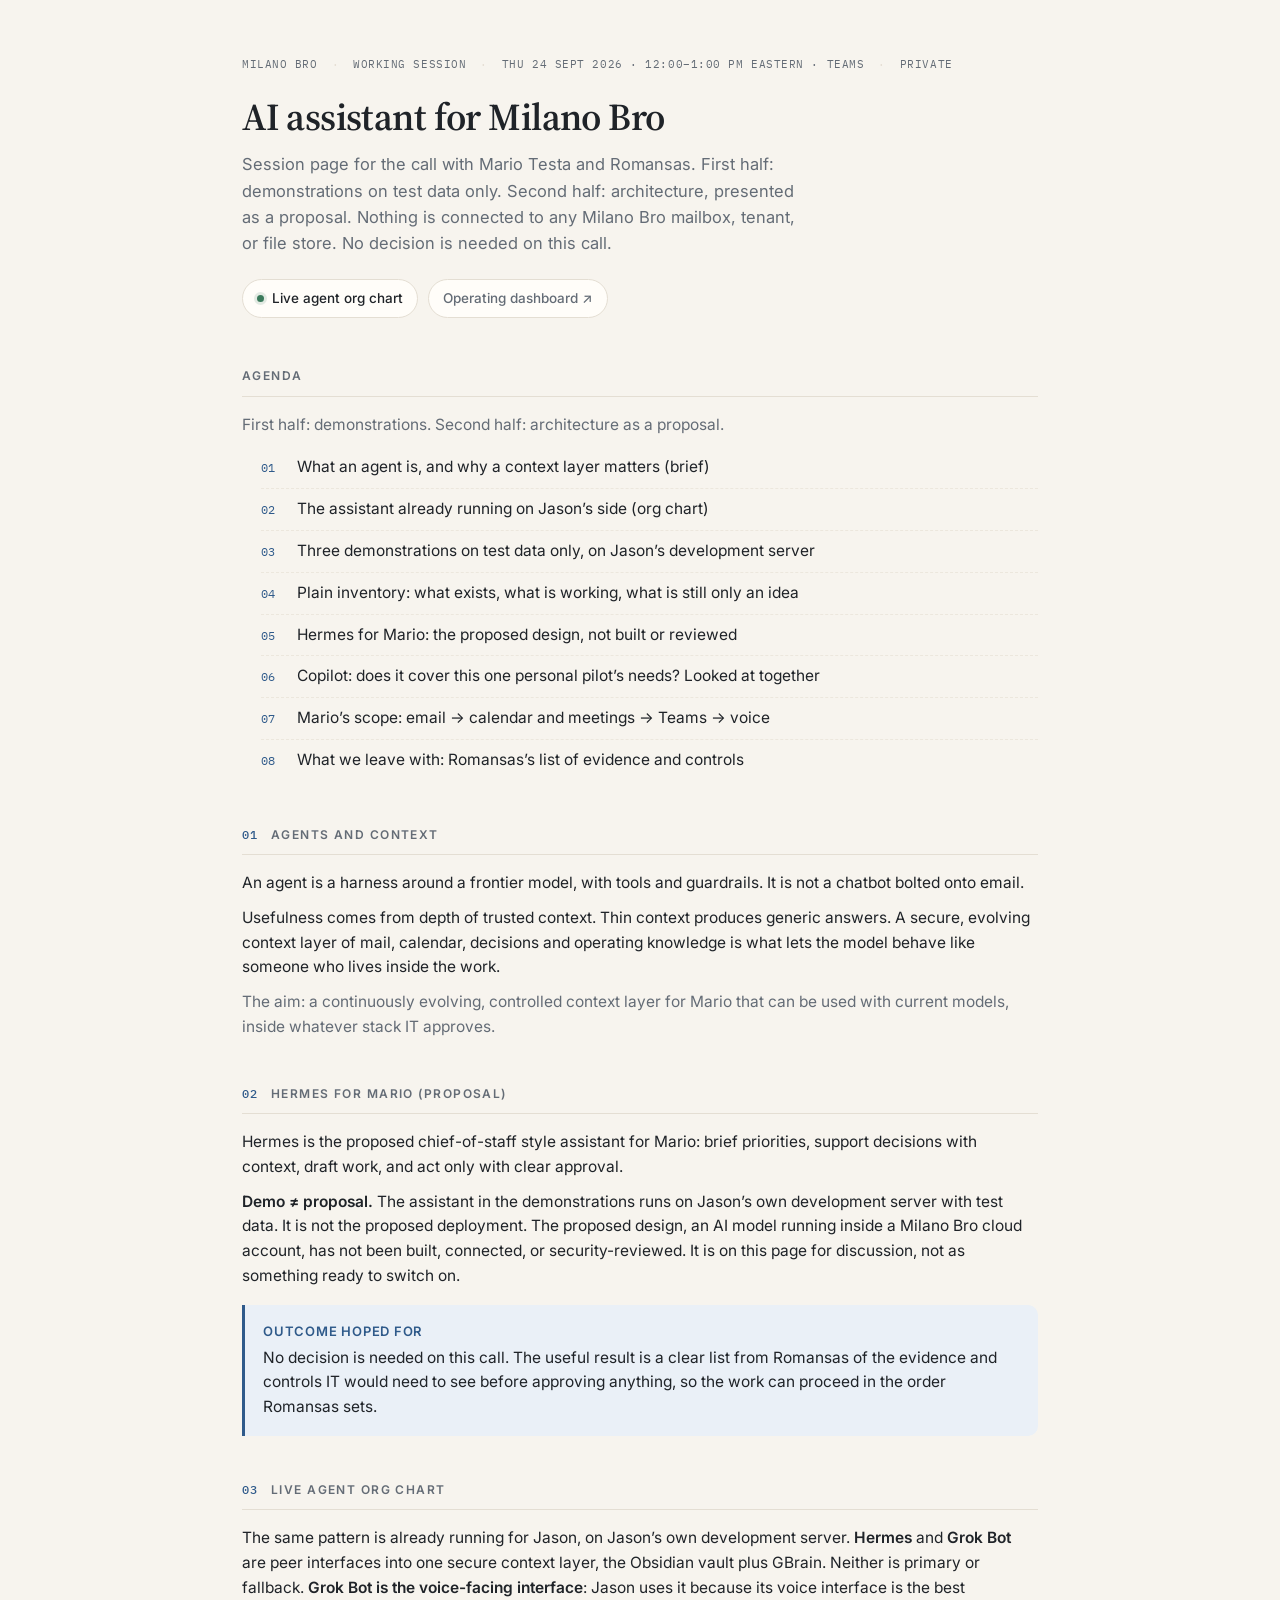
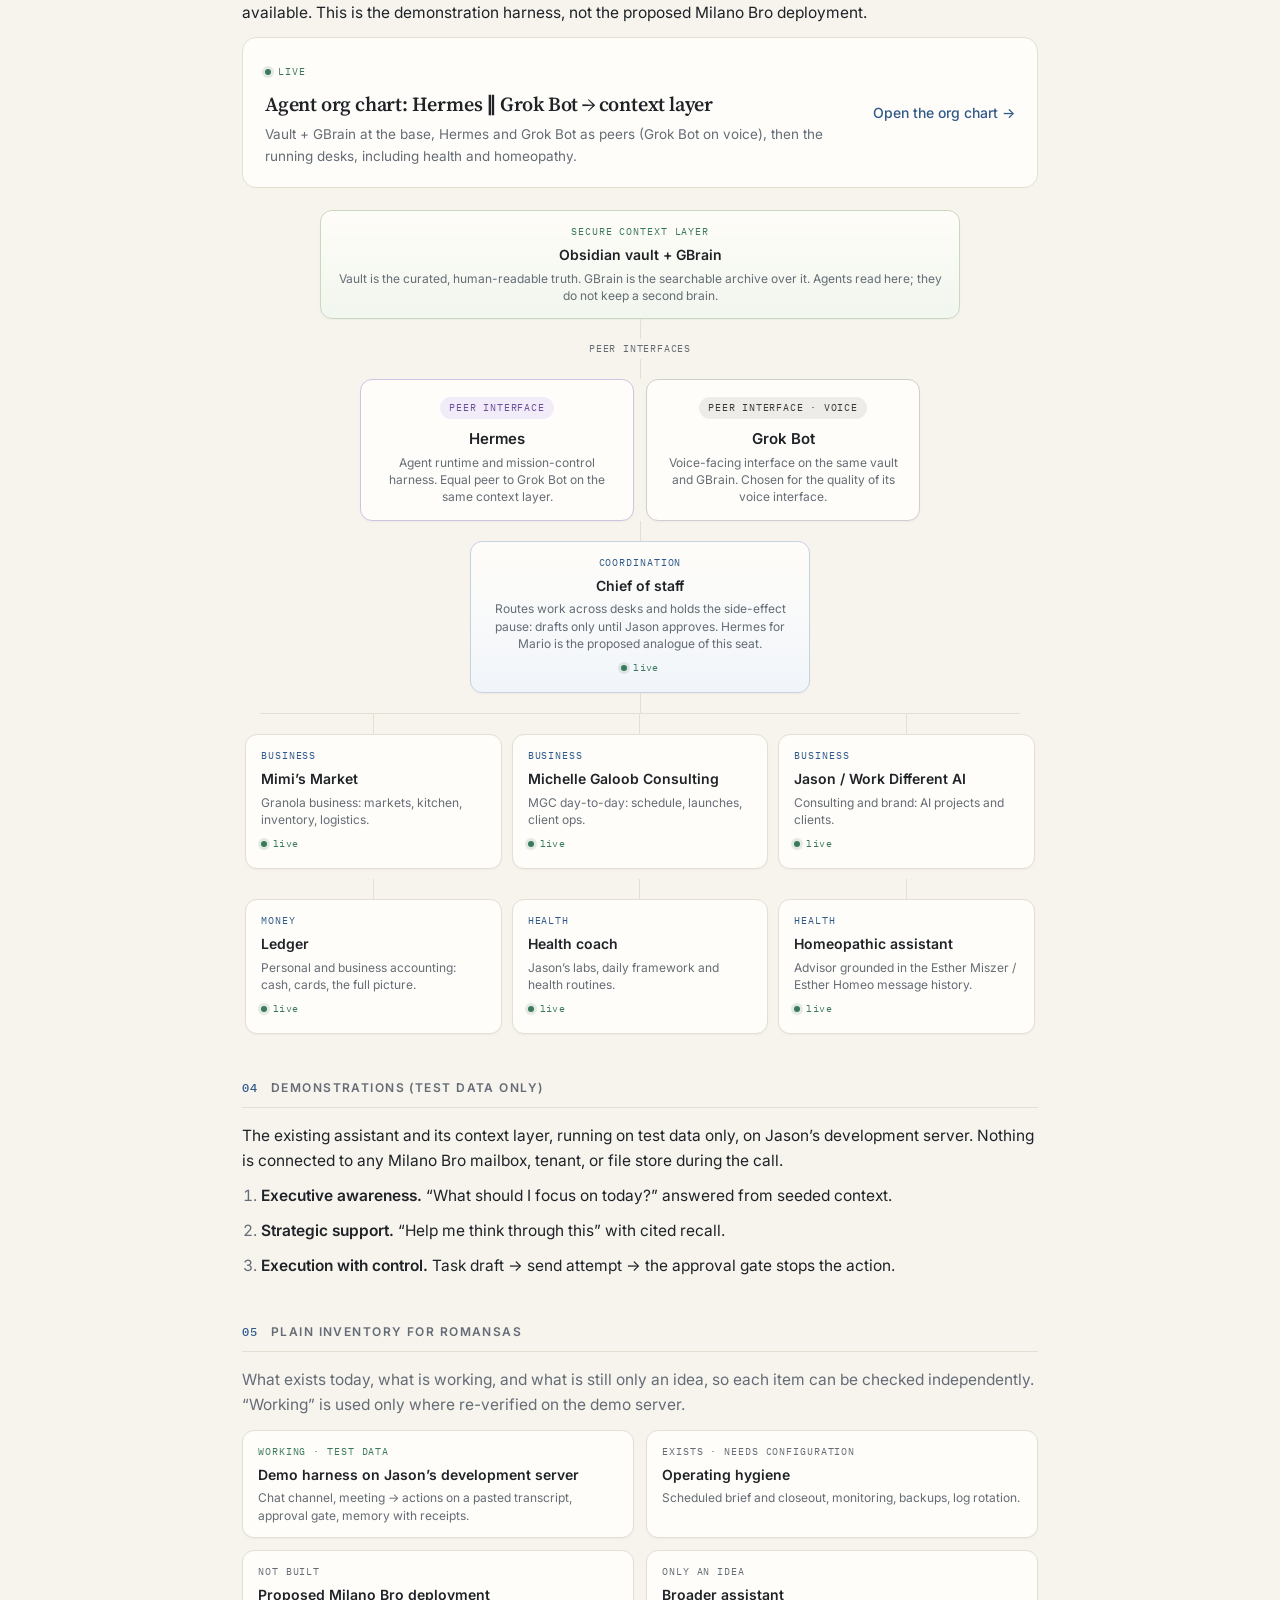
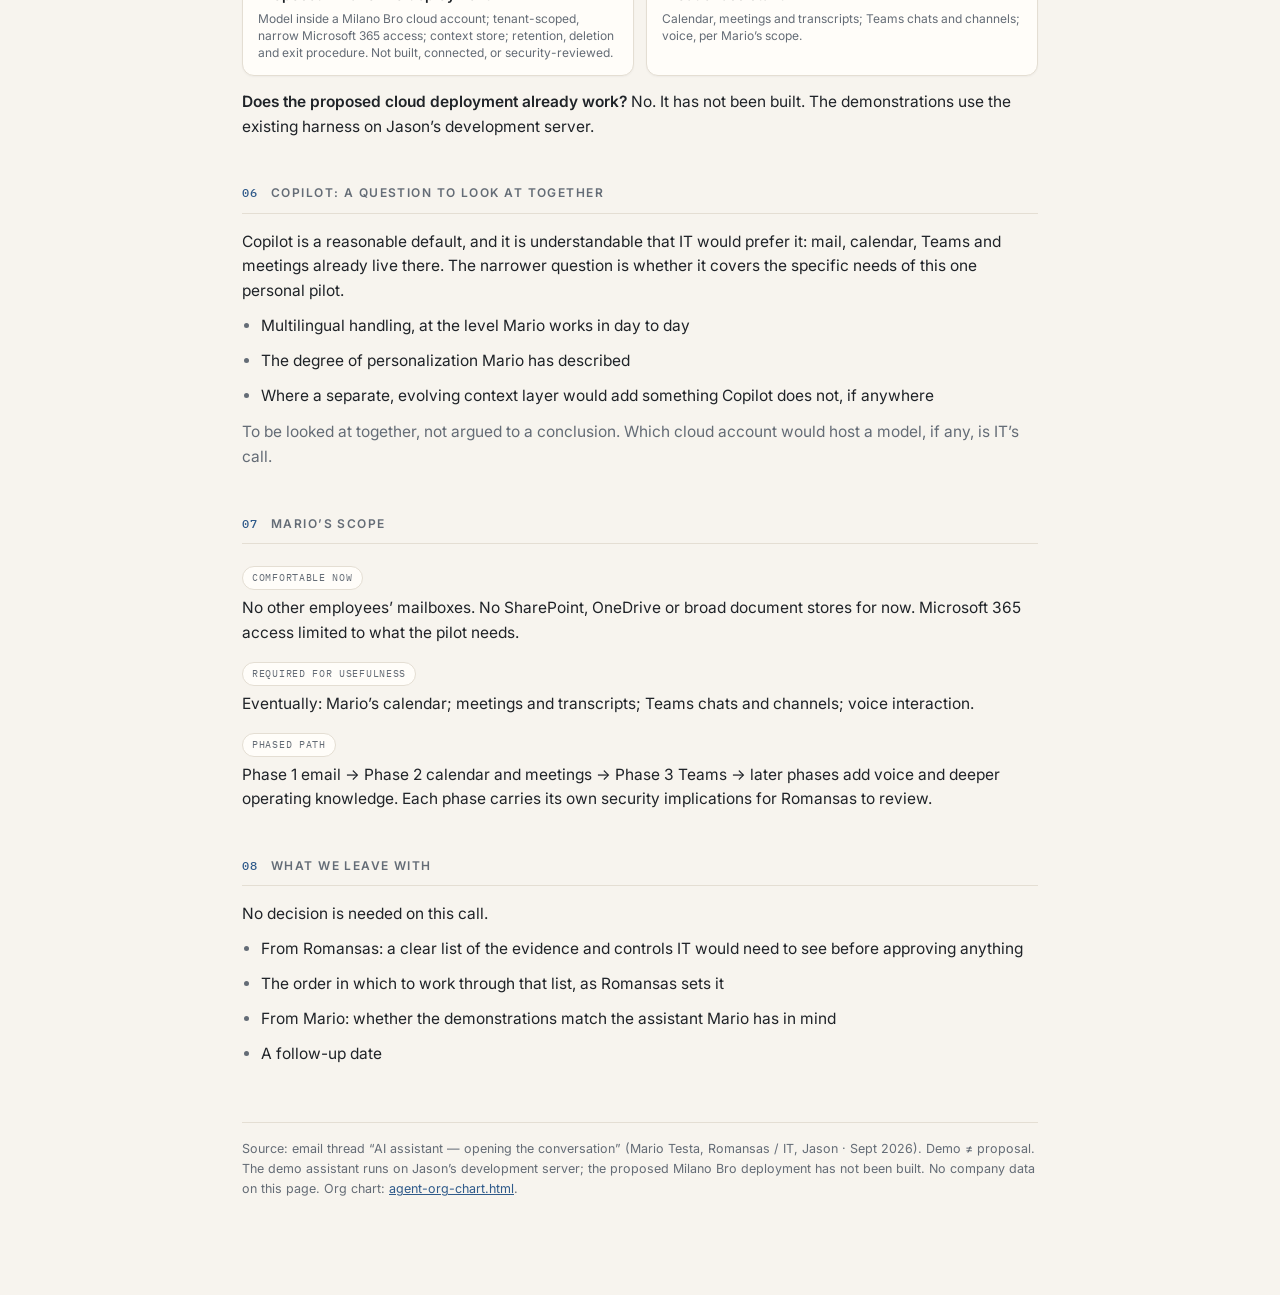
==== commit c8acd241: "Milano Bro session pages: align to Sept 24 pre-meeting email (demo first, proposal second)" ====
--- a/index.html
+++ b/index.html
@@ -3,7 +3,7 @@
 <head>
 <meta charset="UTF-8" />
 <meta name="viewport" content="width=device-width, initial-scale=1" />
-<title>Milanobro — Agentic AI working session</title>
+<title>Milano Bro — AI assistant working session</title>
 <link rel="preconnect" href="https://fonts.googleapis.com" />
 <link rel="preconnect" href="https://fonts.gstatic.com" crossorigin />
 <link href="https://fonts.googleapis.com/css2?family=Source+Serif+4:opsz,wght@8..60,500;8..60,600&family=Inter:wght@400;500;600&family=IBM+Plex+Mono:wght@400;500&display=swap" rel="stylesheet" />
@@ -121,9 +121,9 @@
 </head>
 <body>
 <div class="wrap">
-  <div class="meta"><span>Milanobro</span><span>Working session</span><span>24 Sept 2026</span><span>Private</span></div>
-  <h1>Agentic AI for Milanobro</h1>
-  <p class="sub">Working page for the session with Mario Testa and Romansas. Demonstrations first, architecture second. No company data is connected for this review.</p>
+  <div class="meta"><span>Milano Bro</span><span>Working session</span><span>Thu 24 Sept 2026 · 12:00–1:00 PM Eastern · Teams</span><span>Private</span></div>
+  <h1>AI assistant for Milano Bro</h1>
+  <p class="sub">Session page for the call with Mario Testa and Romansas. First half: demonstrations on test data only. Second half: architecture, presented as a proposal. Nothing is connected to any Milano Bro mailbox, tenant, or file store. No decision is needed on this call.</p>
   <div class="links">
     <a class="chip" href="./agent-org-chart.html"><span class="dot"></span>Live agent org chart</a>
     <a class="chip quiet" href="https://jmg424.github.io/jason-operating-dashboard/" target="_blank" rel="noopener">Operating dashboard ↗</a>
@@ -132,15 +132,16 @@
   <div class="block" id="agenda">
     <h2>Agenda</h2>
     <div class="notes">
+      <p class="muted">First half: demonstrations. Second half: architecture as a proposal.</p>
       <ol class="agenda">
-        <li>What an agent is, and why a secure context layer matters</li>
-        <li>Hermes for Mario: intended role and boundary</li>
-        <li>Live agents already running on Jason’s side (org chart)</li>
-        <li>Three demonstrations on test data, no Milanobro data</li>
-        <li>Inventory for Romansas: working, needs configuration, needs development, planned</li>
-        <li>Microsoft Copilot Studio comparison: capability, effort, cost, support</li>
-        <li>Mario’s roadmap and scope (email → calendar and meetings → Teams → voice)</li>
-        <li>Decisions to leave with</li>
+        <li>What an agent is, and why a context layer matters (brief)</li>
+        <li>The assistant already running on Jason’s side (org chart)</li>
+        <li>Three demonstrations on test data only, on Jason’s development server</li>
+        <li>Plain inventory: what exists, what is working, what is still only an idea</li>
+        <li>Hermes for Mario: the proposed design, not built or reviewed</li>
+        <li>Copilot: does it cover this one personal pilot’s needs? Looked at together</li>
+        <li>Mario’s scope: email → calendar and meetings → Teams → voice</li>
+        <li>What we leave with: Romansas’s list of evidence and controls</li>
       </ol>
     </div>
   </div>
@@ -150,18 +151,18 @@
     <div class="notes">
       <p>An agent is a harness around a frontier model, with tools and guardrails. It is not a chatbot bolted onto email.</p>
       <p>Usefulness comes from depth of trusted context. Thin context produces generic answers. A secure, evolving context layer of mail, calendar, decisions and operating knowledge is what lets the model behave like someone who lives inside the work.</p>
-      <p class="muted">North star, from Jason’s 20 Sept note: put Mario in a position where a continuously evolving, controlled context layer can be used with current models, then plug that layer into the enterprise stack IT accepts.</p>
+      <p class="muted">The aim: a continuously evolving, controlled context layer for Mario that can be used with current models, inside whatever stack IT approves.</p>
     </div>
   </div>
 
   <div class="block" id="s2">
-    <h2><span class="n">02</span>Hermes for Mario</h2>
-    <div class="notes">
-      <p>Hermes is the proposed chief-of-staff style agent for Milanobro: brief priorities, support decisions with context, draft work, and execute only with clear approval.</p>
-      <p><strong>Important distinction for this session.</strong> What you will see demonstrated runs on Jason’s infrastructure with test data. The proposed Milanobro deployment, with models via Bedrock or Azure OpenAI inside Milanobro’s cloud and scoped Microsoft Graph access, is a design. It is not yet built or IT-approved.</p>
+    <h2><span class="n">02</span>Hermes for Mario (proposal)</h2>
+    <div class="notes">
+      <p>Hermes is the proposed chief-of-staff style assistant for Mario: brief priorities, support decisions with context, draft work, and act only with clear approval.</p>
+      <p><strong>Demo ≠ proposal.</strong> The assistant in the demonstrations runs on Jason’s own development server with test data. It is not the proposed deployment. The proposed design, an AI model running inside a Milano Bro cloud account, has not been built, connected, or security-reviewed. It is on this page for discussion, not as something ready to switch on.</p>
       <div class="callout">
-        <strong>Ask for this session</strong>
-        Access to begin a secure, evolving context layer for Mario, starting narrow and revocable. A clear boundary on what may be read. An owner on the Milanobro side for approvals and expansion.
+        <strong>Outcome hoped for</strong>
+        No decision is needed on this call. The useful result is a clear list from Romansas of the evidence and controls IT would need to see before approving anything, so the work can proceed in the order Romansas sets.
       </div>
     </div>
   </div>
@@ -169,7 +170,7 @@
   <div class="block" id="s3">
     <h2><span class="n">03</span>Live agent org chart</h2>
     <div class="notes">
-      <p>The same pattern is already running for Jason. <strong>Hermes</strong> and <strong>Grok Bot</strong> are peer interfaces into one secure context layer, the Obsidian vault plus GBrain. Neither is primary or fallback. <strong>Grok Bot is the voice-facing interface</strong>: Jason uses it because its voice interface is the best available.</p>
+      <p>The same pattern is already running for Jason, on Jason’s own development server. <strong>Hermes</strong> and <strong>Grok Bot</strong> are peer interfaces into one secure context layer, the Obsidian vault plus GBrain. Neither is primary or fallback. <strong>Grok Bot is the voice-facing interface</strong>: Jason uses it because its voice interface is the best available. This is the demonstration harness, not the proposed Milano Bro deployment.</p>
       <a class="live" href="./agent-org-chart.html">
         <div>
           <div class="kicker">Live</div>
@@ -204,7 +205,7 @@
         <div class="node chief">
           <div class="role">Coordination</div>
           <h3>Chief of staff</h3>
-          <p>Routes work across desks and holds the side-effect pause: drafts only until Jason approves. Hermes for Milanobro is the analogue of this seat.</p>
+          <p>Routes work across desks and holds the side-effect pause: drafts only until Jason approves. Hermes for Mario is the proposed analogue of this seat.</p>
           <div class="status">live</div>
         </div>
         <div class="conn"></div>
@@ -242,7 +243,7 @@
   <div class="block" id="s4">
     <h2><span class="n">04</span>Demonstrations (test data only)</h2>
     <div class="notes">
-      <p>As offered on 20 Sept: no company data and no architectural commitments during the demos.</p>
+      <p>The existing assistant and its context layer, running on test data only, on Jason’s development server. Nothing is connected to any Milano Bro mailbox, tenant, or file store during the call.</p>
       <ol>
         <li><strong>Executive awareness.</strong> “What should I focus on today?” answered from seeded context.</li>
         <li><strong>Strategic support.</strong> “Help me think through this” with cited recall.</li>
@@ -252,35 +253,34 @@
   </div>
 
   <div class="block" id="s5">
-    <h2><span class="n">05</span>Inventory Romansas asked for</h2>
-    <div class="notes">
-      <p class="muted">Labels are honest for this session. “Working” is used only where re-verified on the demo box.</p>
+    <h2><span class="n">05</span>Plain inventory for Romansas</h2>
+    <div class="notes">
+      <p class="muted">What exists today, what is working, and what is still only an idea, so each item can be checked independently. “Working” is used only where re-verified on the demo server.</p>
       <div class="grid2">
-        <div class="node working"><div class="role">Working</div><h3>On test data (demo harness)</h3><p>Chat channel, meeting → actions on a pasted transcript, approval gate, memory with receipts. Subject to a fresh health check before being labelled live.</p></div>
-        <div class="node"><div class="role">Needs configuration</div><h3>Ops hygiene</h3><p>Scheduled brief and closeout, monitoring, backups, log rotation, fallback model.</p></div>
-        <div class="node"><div class="role">Needs development</div><h3>Enterprise path</h3><p>Tenant-scoped Graph app; RAG / context store; Bedrock or Azure OpenAI wiring in Milanobro’s account; retention, deletion and exit procedure.</p></div>
-        <div class="node"><div class="role">Planned</div><h3>Broader assistant</h3><p>Calendar, meetings and transcripts; Teams chats and channels; voice assistant, per Mario’s roadmap.</p></div>
+        <div class="node working"><div class="role">Working · test data</div><h3>Demo harness on Jason’s development server</h3><p>Chat channel, meeting → actions on a pasted transcript, approval gate, memory with receipts.</p></div>
+        <div class="node"><div class="role">Exists · needs configuration</div><h3>Operating hygiene</h3><p>Scheduled brief and closeout, monitoring, backups, log rotation.</p></div>
+        <div class="node"><div class="role">Not built</div><h3>Proposed Milano Bro deployment</h3><p>Model inside a Milano Bro cloud account; tenant-scoped, narrow Microsoft 365 access; context store; retention, deletion and exit procedure. Not built, connected, or security-reviewed.</p></div>
+        <div class="node"><div class="role">Only an idea</div><h3>Broader assistant</h3><p>Calendar, meetings and transcripts; Teams chats and channels; voice, per Mario’s scope.</p></div>
       </div>
-      <p style="margin-top:14px"><strong>Does the Bedrock version already work?</strong> No. It is the proposed deployment. Today’s demos use the existing harness on Jason’s infrastructure.</p>
+      <p style="margin-top:14px"><strong>Does the proposed cloud deployment already work?</strong> No. It has not been built. The demonstrations use the existing harness on Jason’s development server.</p>
     </div>
   </div>
 
   <div class="block" id="s6">
-    <h2><span class="n">06</span>Microsoft comparison (open questions)</h2>
-    <div class="notes">
-      <p>Romansas’s frame: start from Microsoft 365 Copilot / Copilot Studio, because mail, calendar, Teams and meetings already live there. Claude does not by itself require AWS. A fair comparison covers capability gap, build effort, run cost and ongoing support.</p>
+    <h2><span class="n">06</span>Copilot: a question to look at together</h2>
+    <div class="notes">
+      <p>Copilot is a reasonable default, and it is understandable that IT would prefer it: mail, calendar, Teams and meetings already live there. The narrower question is whether it covers the specific needs of this one personal pilot.</p>
       <ul>
-        <li>What can Copilot Studio already do for Mario’s executive-assistant goal?</li>
-        <li>Where does a separate context layer add leverage Copilot does not?</li>
-        <li>What company data would be stored in AWS versus retrieved on demand?</li>
-        <li>AWS Bedrock versus Azure OpenAI: same design idea, different home cloud. IT chooses.</li>
+        <li>Multilingual handling, at the level Mario works in day to day</li>
+        <li>The degree of personalization Mario has described</li>
+        <li>Where a separate, evolving context layer would add something Copilot does not, if anywhere</li>
       </ul>
-      <p class="muted">Session posture: demonstrate first, settle architecture after both sides have seen the demos.</p>
+      <p class="muted">To be looked at together, not argued to a conclusion. Which cloud account would host a model, if any, is IT’s call.</p>
     </div>
   </div>
 
   <div class="block" id="s7">
-    <h2><span class="n">07</span>Mario’s roadmap (scope)</h2>
+    <h2><span class="n">07</span>Mario’s scope</h2>
     <div class="notes">
       <span class="tag">Comfortable now</span>
       <p>No other employees’ mailboxes. No SharePoint, OneDrive or broad document stores for now. Microsoft 365 access limited to what the pilot needs.</p>
@@ -292,19 +292,19 @@
   </div>
 
   <div class="block" id="s8">
-    <h2><span class="n">08</span>Decisions to leave with</h2>
-    <div class="notes">
+    <h2><span class="n">08</span>What we leave with</h2>
+    <div class="notes">
+      <p>No decision is needed on this call.</p>
       <ul>
-        <li>Whether the three demos match Mario’s “true business assistant” objective</li>
-        <li>Preferred architecture lane to investigate next: Copilot Studio, or AWS / Azure-hosted Hermes with a context layer</li>
-        <li>First context lane: scope, owner and revoke path</li>
-        <li>Evidence Romansas needs before any company data connects</li>
-        <li>Follow-up date. Fees and support terms are not for this meeting.</li>
+        <li>From Romansas: a clear list of the evidence and controls IT would need to see before approving anything</li>
+        <li>The order in which to work through that list, as Romansas sets it</li>
+        <li>From Mario: whether the demonstrations match the assistant Mario has in mind</li>
+        <li>A follow-up date</li>
       </ul>
     </div>
   </div>
 
-  <div class="foot">Checklist source: Gmail thread “AI assistant — opening the conversation” (Mario Testa, Romansas / IT, Maria Chiara Rossi, Jason · 14–21 Sept 2026). Demo ≠ proposal. No company data on this page. Live org chart: <a href="./agent-org-chart.html">agent-org-chart.html</a>.</div>
+  <div class="foot">Source: email thread “AI assistant — opening the conversation” (Mario Testa, Romansas / IT, Jason · Sept 2026). Demo ≠ proposal. The demo assistant runs on Jason’s development server; the proposed Milano Bro deployment has not been built. No company data on this page. Org chart: <a href="./agent-org-chart.html">agent-org-chart.html</a>.</div>
 </div>
 </body>
 </html>
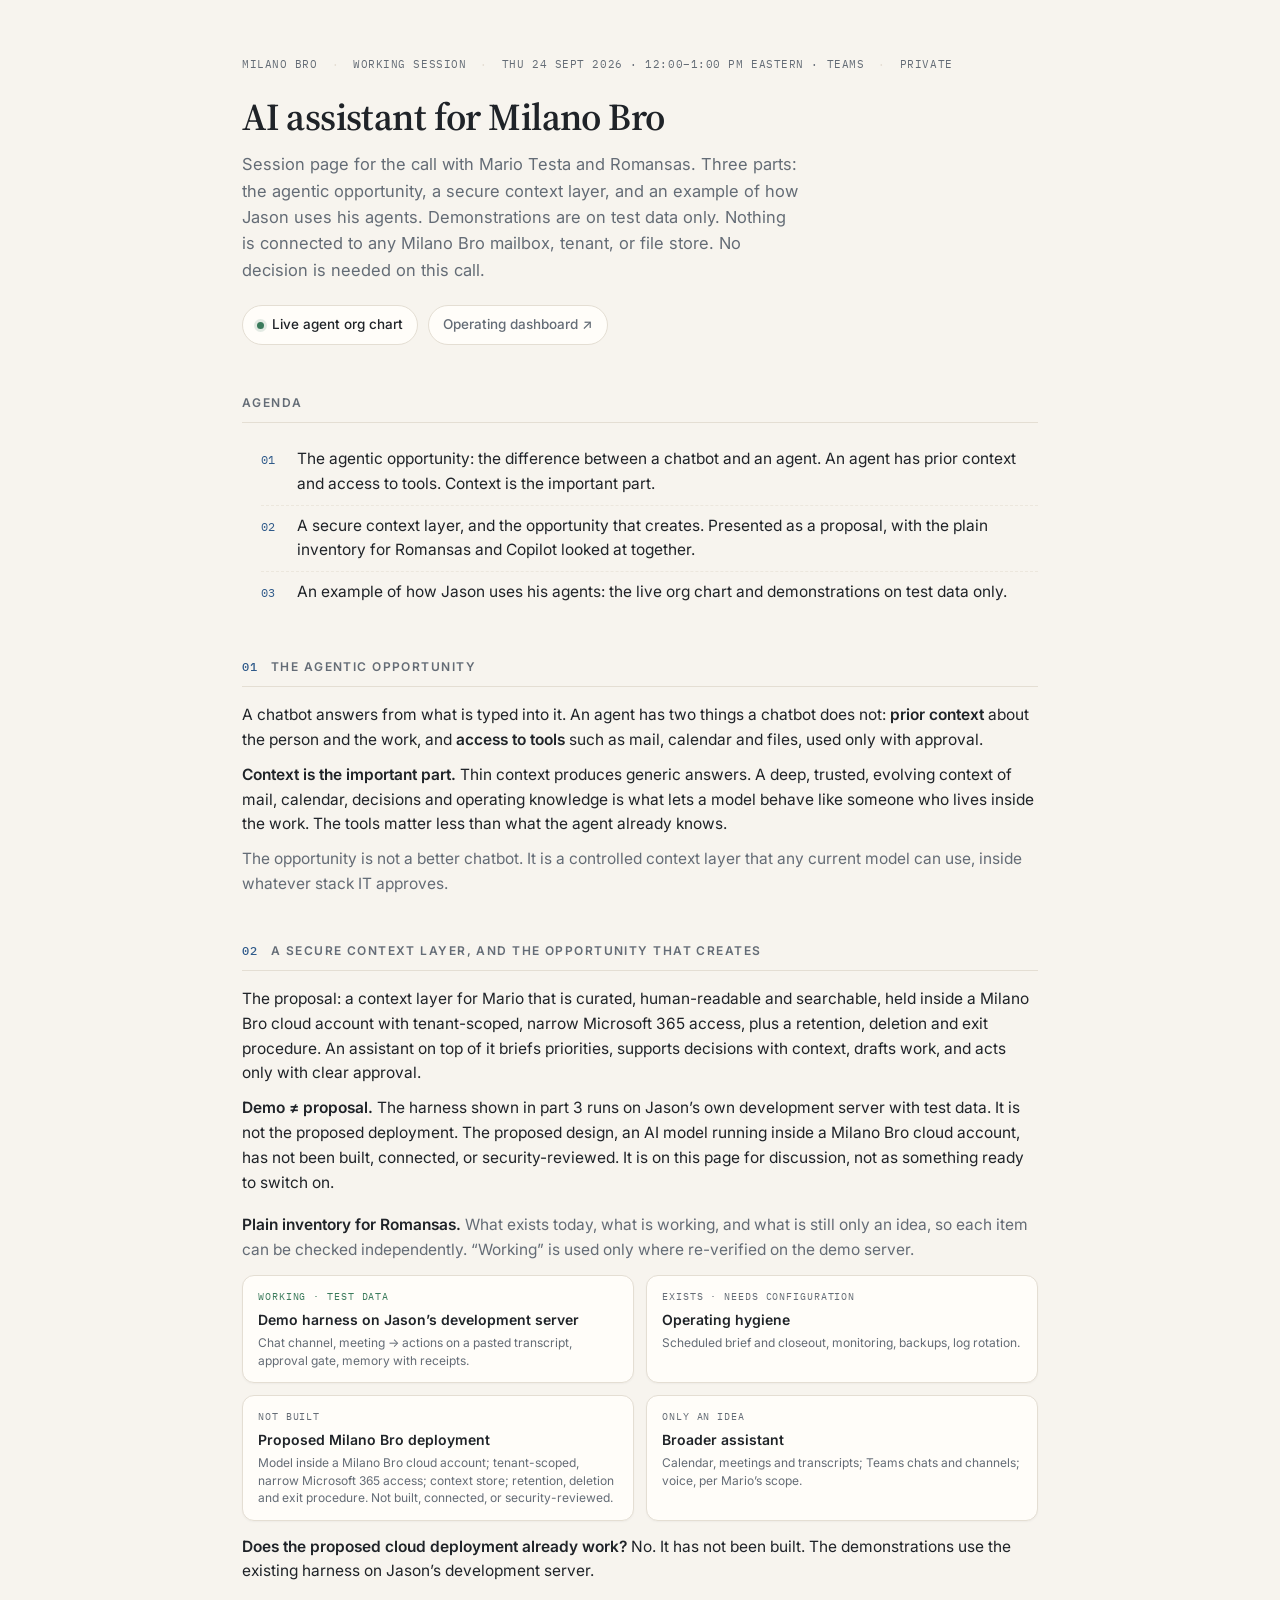
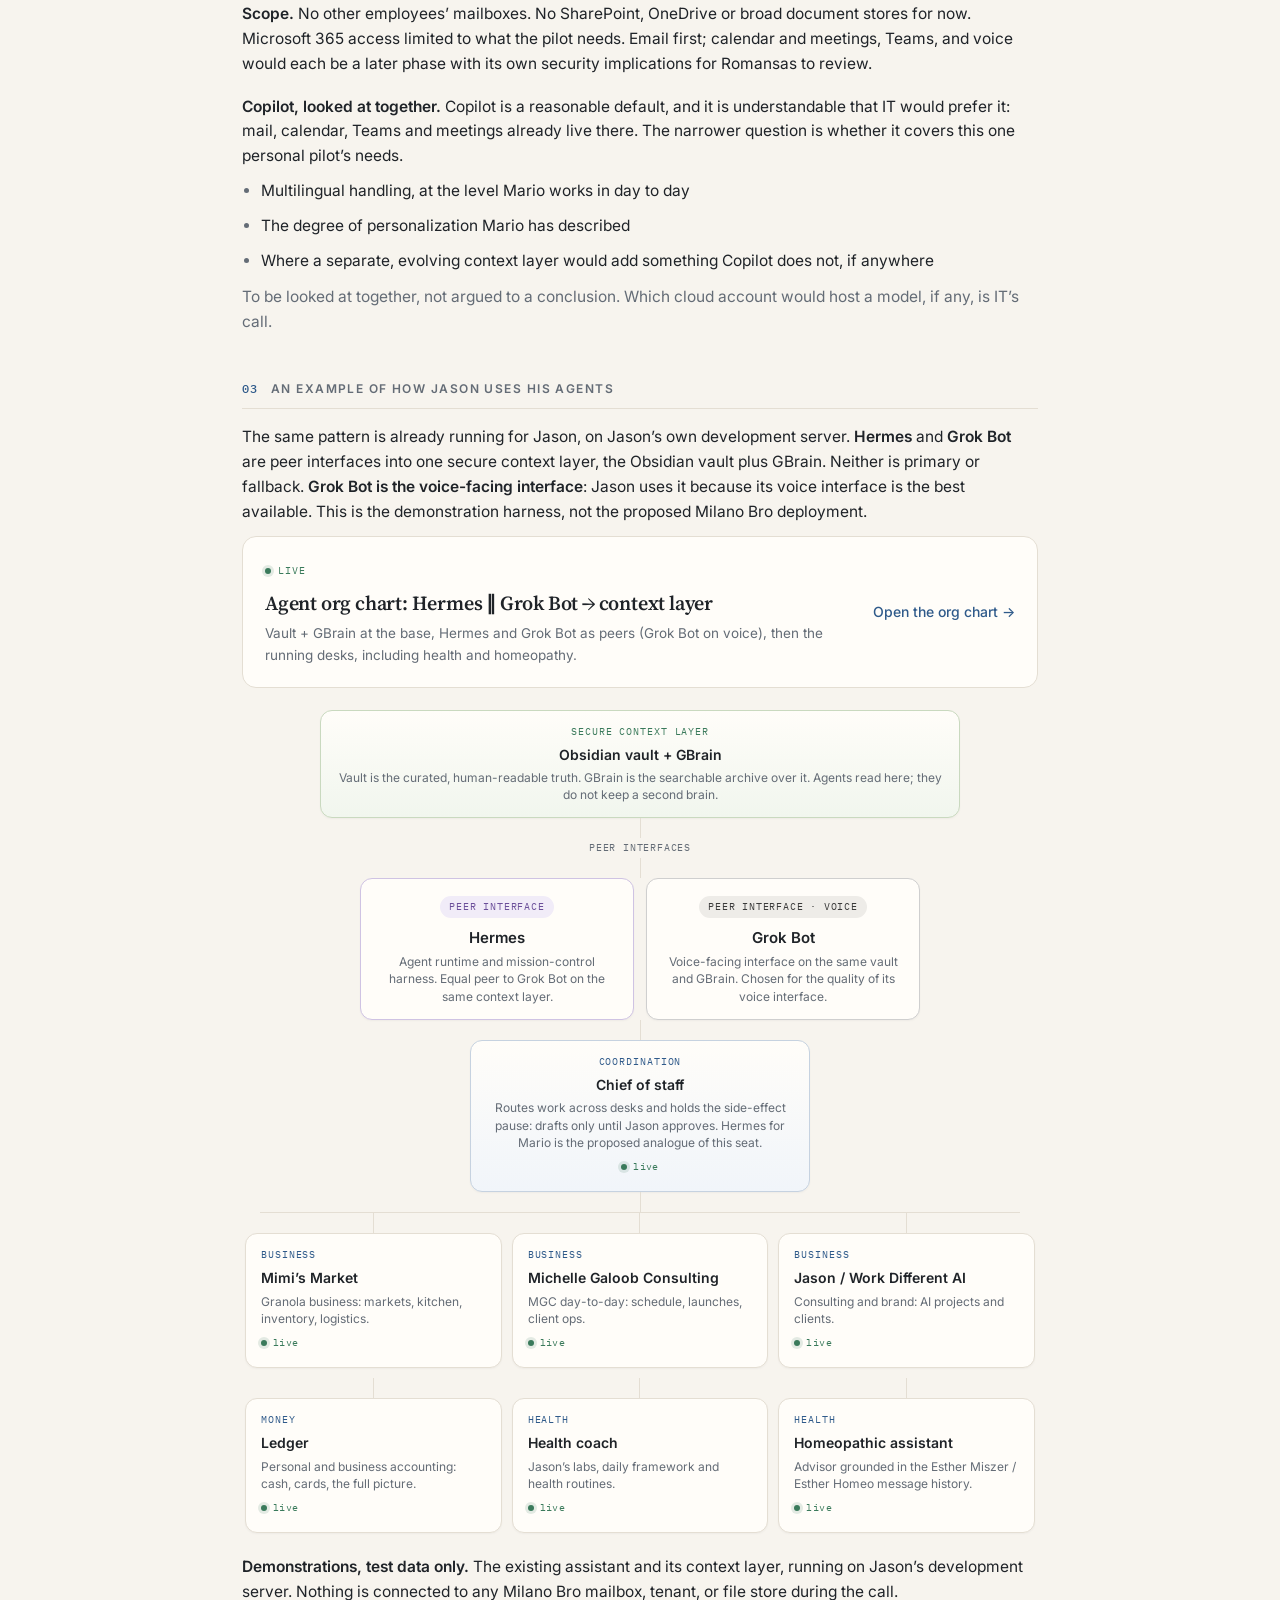
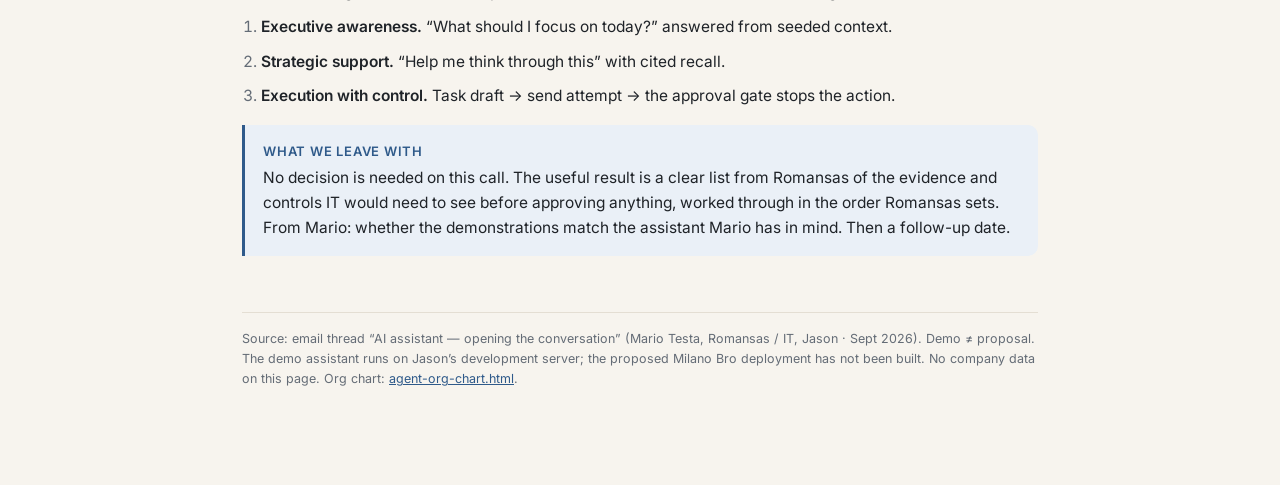
==== commit f64d5dee: "Milano Bro session: three-part agenda (agentic opportunity, secure context layer, Jason's agents)" ====
--- a/index.html
+++ b/index.html
@@ -104,7 +104,6 @@
 .grid2{display:grid;grid-template-columns:1fr 1fr;gap:12px;margin-top:12px}
 .grid2 .node .role{color:var(--mute)}
 .grid2 .node.working .role{color:var(--ok)}
-.tag{display:inline-block;font-family:var(--mono);font-size:10px;letter-spacing:.07em;text-transform:uppercase;color:var(--mute);border:1px solid var(--line);border-radius:999px;padding:3px 9px;margin:6px 0 6px;background:var(--paper)}
 .foot{margin-top:56px;padding-top:16px;border-top:1px solid var(--line);font-size:12.5px;color:var(--mute);line-height:1.6}
 @media(max-width:720px){
   h1{font-size:31px}
@@ -123,7 +122,7 @@
 <div class="wrap">
   <div class="meta"><span>Milano Bro</span><span>Working session</span><span>Thu 24 Sept 2026 · 12:00–1:00 PM Eastern · Teams</span><span>Private</span></div>
   <h1>AI assistant for Milano Bro</h1>
-  <p class="sub">Session page for the call with Mario Testa and Romansas. First half: demonstrations on test data only. Second half: architecture, presented as a proposal. Nothing is connected to any Milano Bro mailbox, tenant, or file store. No decision is needed on this call.</p>
+  <p class="sub">Session page for the call with Mario Testa and Romansas. Three parts: the agentic opportunity, a secure context layer, and an example of how Jason uses his agents. Demonstrations are on test data only. Nothing is connected to any Milano Bro mailbox, tenant, or file store. No decision is needed on this call.</p>
   <div class="links">
     <a class="chip" href="./agent-org-chart.html"><span class="dot"></span>Live agent org chart</a>
     <a class="chip quiet" href="https://jmg424.github.io/jason-operating-dashboard/" target="_blank" rel="noopener">Operating dashboard ↗</a>
@@ -132,43 +131,52 @@
   <div class="block" id="agenda">
     <h2>Agenda</h2>
     <div class="notes">
-      <p class="muted">First half: demonstrations. Second half: architecture as a proposal.</p>
       <ol class="agenda">
-        <li>What an agent is, and why a context layer matters (brief)</li>
-        <li>The assistant already running on Jason’s side (org chart)</li>
-        <li>Three demonstrations on test data only, on Jason’s development server</li>
-        <li>Plain inventory: what exists, what is working, what is still only an idea</li>
-        <li>Hermes for Mario: the proposed design, not built or reviewed</li>
-        <li>Copilot: does it cover this one personal pilot’s needs? Looked at together</li>
-        <li>Mario’s scope: email → calendar and meetings → Teams → voice</li>
-        <li>What we leave with: Romansas’s list of evidence and controls</li>
+        <li>The agentic opportunity: the difference between a chatbot and an agent. An agent has prior context and access to tools. Context is the important part.</li>
+        <li>A secure context layer, and the opportunity that creates. Presented as a proposal, with the plain inventory for Romansas and Copilot looked at together.</li>
+        <li>An example of how Jason uses his agents: the live org chart and demonstrations on test data only.</li>
       </ol>
     </div>
   </div>
 
   <div class="block" id="s1">
-    <h2><span class="n">01</span>Agents and context</h2>
-    <div class="notes">
-      <p>An agent is a harness around a frontier model, with tools and guardrails. It is not a chatbot bolted onto email.</p>
-      <p>Usefulness comes from depth of trusted context. Thin context produces generic answers. A secure, evolving context layer of mail, calendar, decisions and operating knowledge is what lets the model behave like someone who lives inside the work.</p>
-      <p class="muted">The aim: a continuously evolving, controlled context layer for Mario that can be used with current models, inside whatever stack IT approves.</p>
+    <h2><span class="n">01</span>The agentic opportunity</h2>
+    <div class="notes">
+      <p>A chatbot answers from what is typed into it. An agent has two things a chatbot does not: <strong>prior context</strong> about the person and the work, and <strong>access to tools</strong> such as mail, calendar and files, used only with approval.</p>
+      <p><strong>Context is the important part.</strong> Thin context produces generic answers. A deep, trusted, evolving context of mail, calendar, decisions and operating knowledge is what lets a model behave like someone who lives inside the work. The tools matter less than what the agent already knows.</p>
+      <p class="muted">The opportunity is not a better chatbot. It is a controlled context layer that any current model can use, inside whatever stack IT approves.</p>
     </div>
   </div>
 
   <div class="block" id="s2">
-    <h2><span class="n">02</span>Hermes for Mario (proposal)</h2>
-    <div class="notes">
-      <p>Hermes is the proposed chief-of-staff style assistant for Mario: brief priorities, support decisions with context, draft work, and act only with clear approval.</p>
-      <p><strong>Demo ≠ proposal.</strong> The assistant in the demonstrations runs on Jason’s own development server with test data. It is not the proposed deployment. The proposed design, an AI model running inside a Milano Bro cloud account, has not been built, connected, or security-reviewed. It is on this page for discussion, not as something ready to switch on.</p>
-      <div class="callout">
-        <strong>Outcome hoped for</strong>
-        No decision is needed on this call. The useful result is a clear list from Romansas of the evidence and controls IT would need to see before approving anything, so the work can proceed in the order Romansas sets.
+    <h2><span class="n">02</span>A secure context layer, and the opportunity that creates</h2>
+    <div class="notes">
+      <p>The proposal: a context layer for Mario that is curated, human-readable and searchable, held inside a Milano Bro cloud account with tenant-scoped, narrow Microsoft 365 access, plus a retention, deletion and exit procedure. An assistant on top of it briefs priorities, supports decisions with context, drafts work, and acts only with clear approval.</p>
+      <p><strong>Demo ≠ proposal.</strong> The harness shown in part 3 runs on Jason’s own development server with test data. It is not the proposed deployment. The proposed design, an AI model running inside a Milano Bro cloud account, has not been built, connected, or security-reviewed. It is on this page for discussion, not as something ready to switch on.</p>
+
+      <p style="margin-top:18px"><strong>Plain inventory for Romansas.</strong> <span class="muted">What exists today, what is working, and what is still only an idea, so each item can be checked independently. “Working” is used only where re-verified on the demo server.</span></p>
+      <div class="grid2">
+        <div class="node working"><div class="role">Working · test data</div><h3>Demo harness on Jason’s development server</h3><p>Chat channel, meeting → actions on a pasted transcript, approval gate, memory with receipts.</p></div>
+        <div class="node"><div class="role">Exists · needs configuration</div><h3>Operating hygiene</h3><p>Scheduled brief and closeout, monitoring, backups, log rotation.</p></div>
+        <div class="node"><div class="role">Not built</div><h3>Proposed Milano Bro deployment</h3><p>Model inside a Milano Bro cloud account; tenant-scoped, narrow Microsoft 365 access; context store; retention, deletion and exit procedure. Not built, connected, or security-reviewed.</p></div>
+        <div class="node"><div class="role">Only an idea</div><h3>Broader assistant</h3><p>Calendar, meetings and transcripts; Teams chats and channels; voice, per Mario’s scope.</p></div>
       </div>
+      <p style="margin-top:14px"><strong>Does the proposed cloud deployment already work?</strong> No. It has not been built. The demonstrations use the existing harness on Jason’s development server.</p>
+
+      <p style="margin-top:18px"><strong>Scope.</strong> No other employees’ mailboxes. No SharePoint, OneDrive or broad document stores for now. Microsoft 365 access limited to what the pilot needs. Email first; calendar and meetings, Teams, and voice would each be a later phase with its own security implications for Romansas to review.</p>
+
+      <p style="margin-top:18px"><strong>Copilot, looked at together.</strong> Copilot is a reasonable default, and it is understandable that IT would prefer it: mail, calendar, Teams and meetings already live there. The narrower question is whether it covers this one personal pilot’s needs.</p>
+      <ul>
+        <li>Multilingual handling, at the level Mario works in day to day</li>
+        <li>The degree of personalization Mario has described</li>
+        <li>Where a separate, evolving context layer would add something Copilot does not, if anywhere</li>
+      </ul>
+      <p class="muted">To be looked at together, not argued to a conclusion. Which cloud account would host a model, if any, is IT’s call.</p>
     </div>
   </div>
 
   <div class="block" id="s3">
-    <h2><span class="n">03</span>Live agent org chart</h2>
+    <h2><span class="n">03</span>An example of how Jason uses his agents</h2>
     <div class="notes">
       <p>The same pattern is already running for Jason, on Jason’s own development server. <strong>Hermes</strong> and <strong>Grok Bot</strong> are peer interfaces into one secure context layer, the Obsidian vault plus GBrain. Neither is primary or fallback. <strong>Grok Bot is the voice-facing interface</strong>: Jason uses it because its voice interface is the best available. This is the demonstration harness, not the proposed Milano Bro deployment.</p>
       <a class="live" href="./agent-org-chart.html">
@@ -237,70 +245,18 @@
           </div></div>
         </div>
       </div>
-    </div>
-  </div>
-
-  <div class="block" id="s4">
-    <h2><span class="n">04</span>Demonstrations (test data only)</h2>
-    <div class="notes">
-      <p>The existing assistant and its context layer, running on test data only, on Jason’s development server. Nothing is connected to any Milano Bro mailbox, tenant, or file store during the call.</p>
+
+      <p style="margin-top:22px"><strong>Demonstrations, test data only.</strong> The existing assistant and its context layer, running on Jason’s development server. Nothing is connected to any Milano Bro mailbox, tenant, or file store during the call.</p>
       <ol>
         <li><strong>Executive awareness.</strong> “What should I focus on today?” answered from seeded context.</li>
         <li><strong>Strategic support.</strong> “Help me think through this” with cited recall.</li>
         <li><strong>Execution with control.</strong> Task draft → send attempt → the approval gate stops the action.</li>
       </ol>
-    </div>
-  </div>
-
-  <div class="block" id="s5">
-    <h2><span class="n">05</span>Plain inventory for Romansas</h2>
-    <div class="notes">
-      <p class="muted">What exists today, what is working, and what is still only an idea, so each item can be checked independently. “Working” is used only where re-verified on the demo server.</p>
-      <div class="grid2">
-        <div class="node working"><div class="role">Working · test data</div><h3>Demo harness on Jason’s development server</h3><p>Chat channel, meeting → actions on a pasted transcript, approval gate, memory with receipts.</p></div>
-        <div class="node"><div class="role">Exists · needs configuration</div><h3>Operating hygiene</h3><p>Scheduled brief and closeout, monitoring, backups, log rotation.</p></div>
-        <div class="node"><div class="role">Not built</div><h3>Proposed Milano Bro deployment</h3><p>Model inside a Milano Bro cloud account; tenant-scoped, narrow Microsoft 365 access; context store; retention, deletion and exit procedure. Not built, connected, or security-reviewed.</p></div>
-        <div class="node"><div class="role">Only an idea</div><h3>Broader assistant</h3><p>Calendar, meetings and transcripts; Teams chats and channels; voice, per Mario’s scope.</p></div>
+
+      <div class="callout">
+        <strong>What we leave with</strong>
+        No decision is needed on this call. The useful result is a clear list from Romansas of the evidence and controls IT would need to see before approving anything, worked through in the order Romansas sets. From Mario: whether the demonstrations match the assistant Mario has in mind. Then a follow-up date.
       </div>
-      <p style="margin-top:14px"><strong>Does the proposed cloud deployment already work?</strong> No. It has not been built. The demonstrations use the existing harness on Jason’s development server.</p>
-    </div>
-  </div>
-
-  <div class="block" id="s6">
-    <h2><span class="n">06</span>Copilot: a question to look at together</h2>
-    <div class="notes">
-      <p>Copilot is a reasonable default, and it is understandable that IT would prefer it: mail, calendar, Teams and meetings already live there. The narrower question is whether it covers the specific needs of this one personal pilot.</p>
-      <ul>
-        <li>Multilingual handling, at the level Mario works in day to day</li>
-        <li>The degree of personalization Mario has described</li>
-        <li>Where a separate, evolving context layer would add something Copilot does not, if anywhere</li>
-      </ul>
-      <p class="muted">To be looked at together, not argued to a conclusion. Which cloud account would host a model, if any, is IT’s call.</p>
-    </div>
-  </div>
-
-  <div class="block" id="s7">
-    <h2><span class="n">07</span>Mario’s scope</h2>
-    <div class="notes">
-      <span class="tag">Comfortable now</span>
-      <p>No other employees’ mailboxes. No SharePoint, OneDrive or broad document stores for now. Microsoft 365 access limited to what the pilot needs.</p>
-      <span class="tag">Required for usefulness</span>
-      <p>Eventually: Mario’s calendar; meetings and transcripts; Teams chats and channels; voice interaction.</p>
-      <span class="tag">Phased path</span>
-      <p>Phase 1 email → Phase 2 calendar and meetings → Phase 3 Teams → later phases add voice and deeper operating knowledge. Each phase carries its own security implications for Romansas to review.</p>
-    </div>
-  </div>
-
-  <div class="block" id="s8">
-    <h2><span class="n">08</span>What we leave with</h2>
-    <div class="notes">
-      <p>No decision is needed on this call.</p>
-      <ul>
-        <li>From Romansas: a clear list of the evidence and controls IT would need to see before approving anything</li>
-        <li>The order in which to work through that list, as Romansas sets it</li>
-        <li>From Mario: whether the demonstrations match the assistant Mario has in mind</li>
-        <li>A follow-up date</li>
-      </ul>
     </div>
   </div>
 
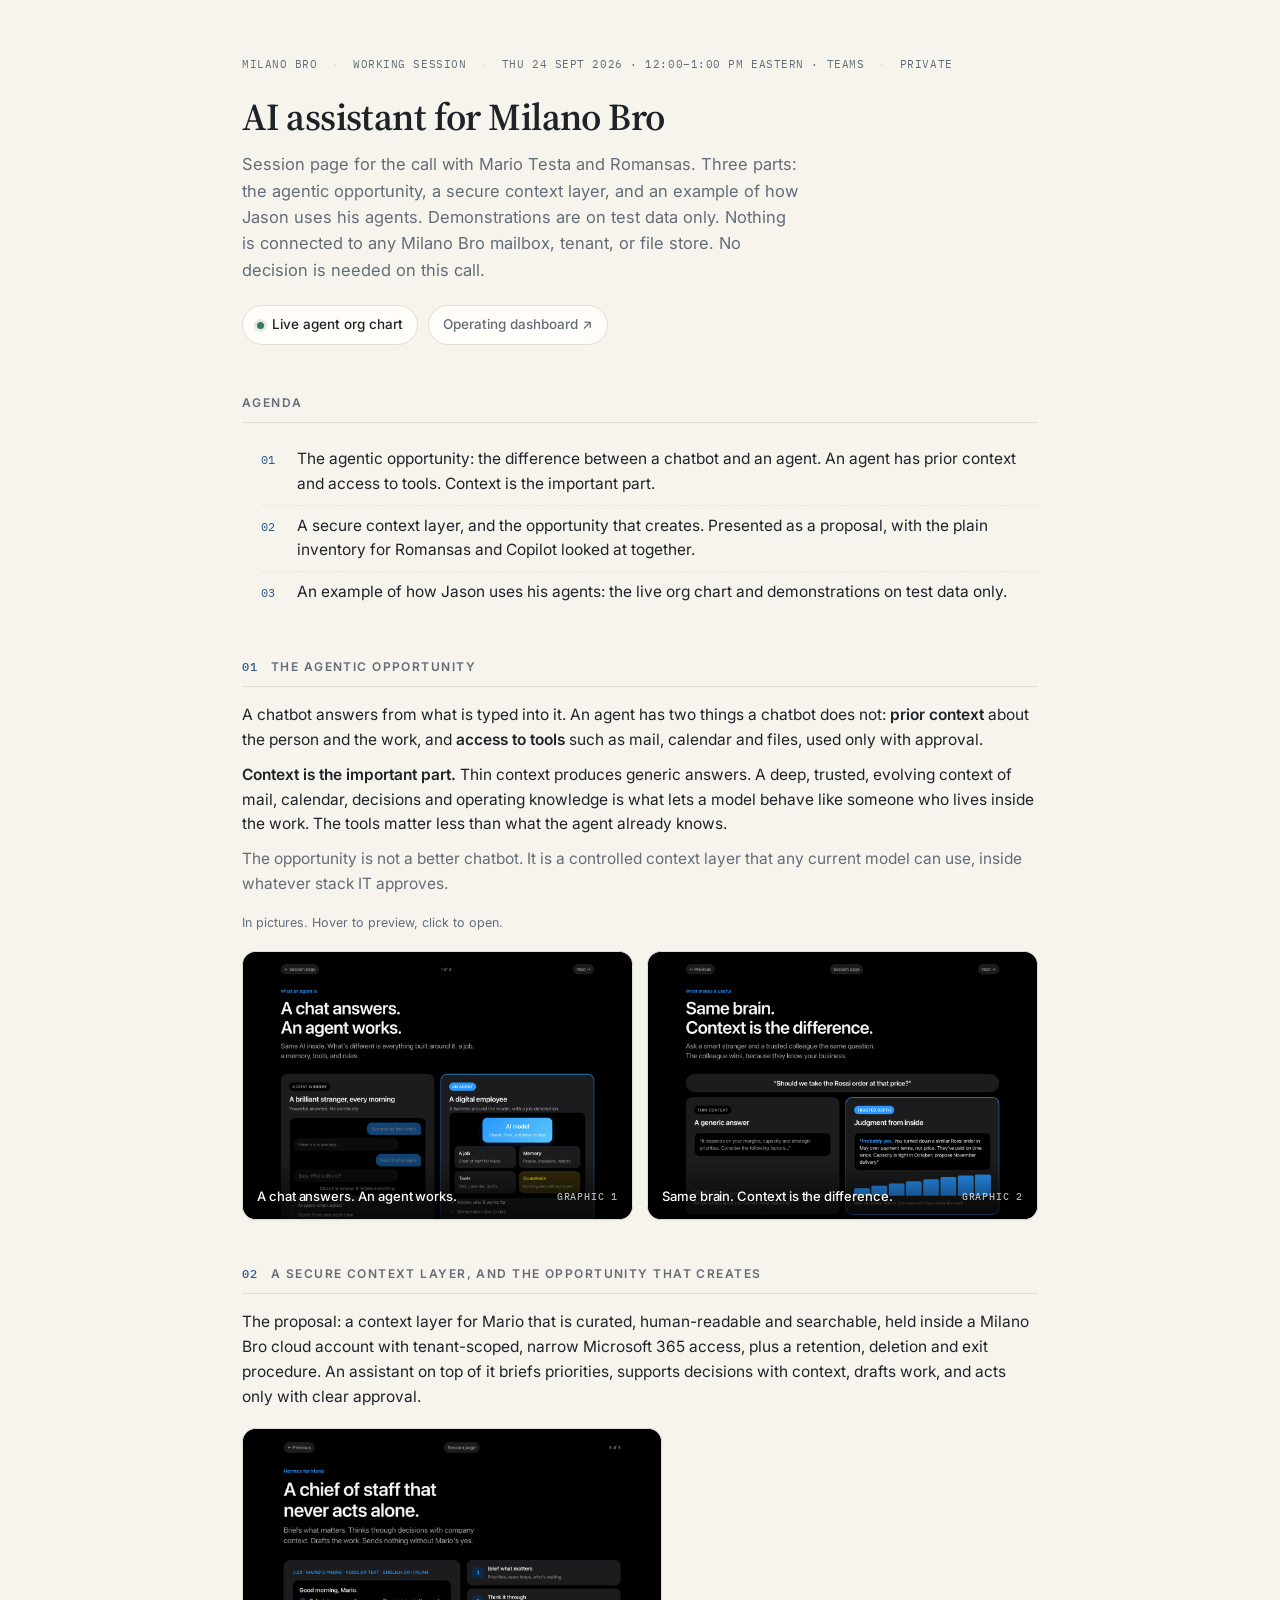
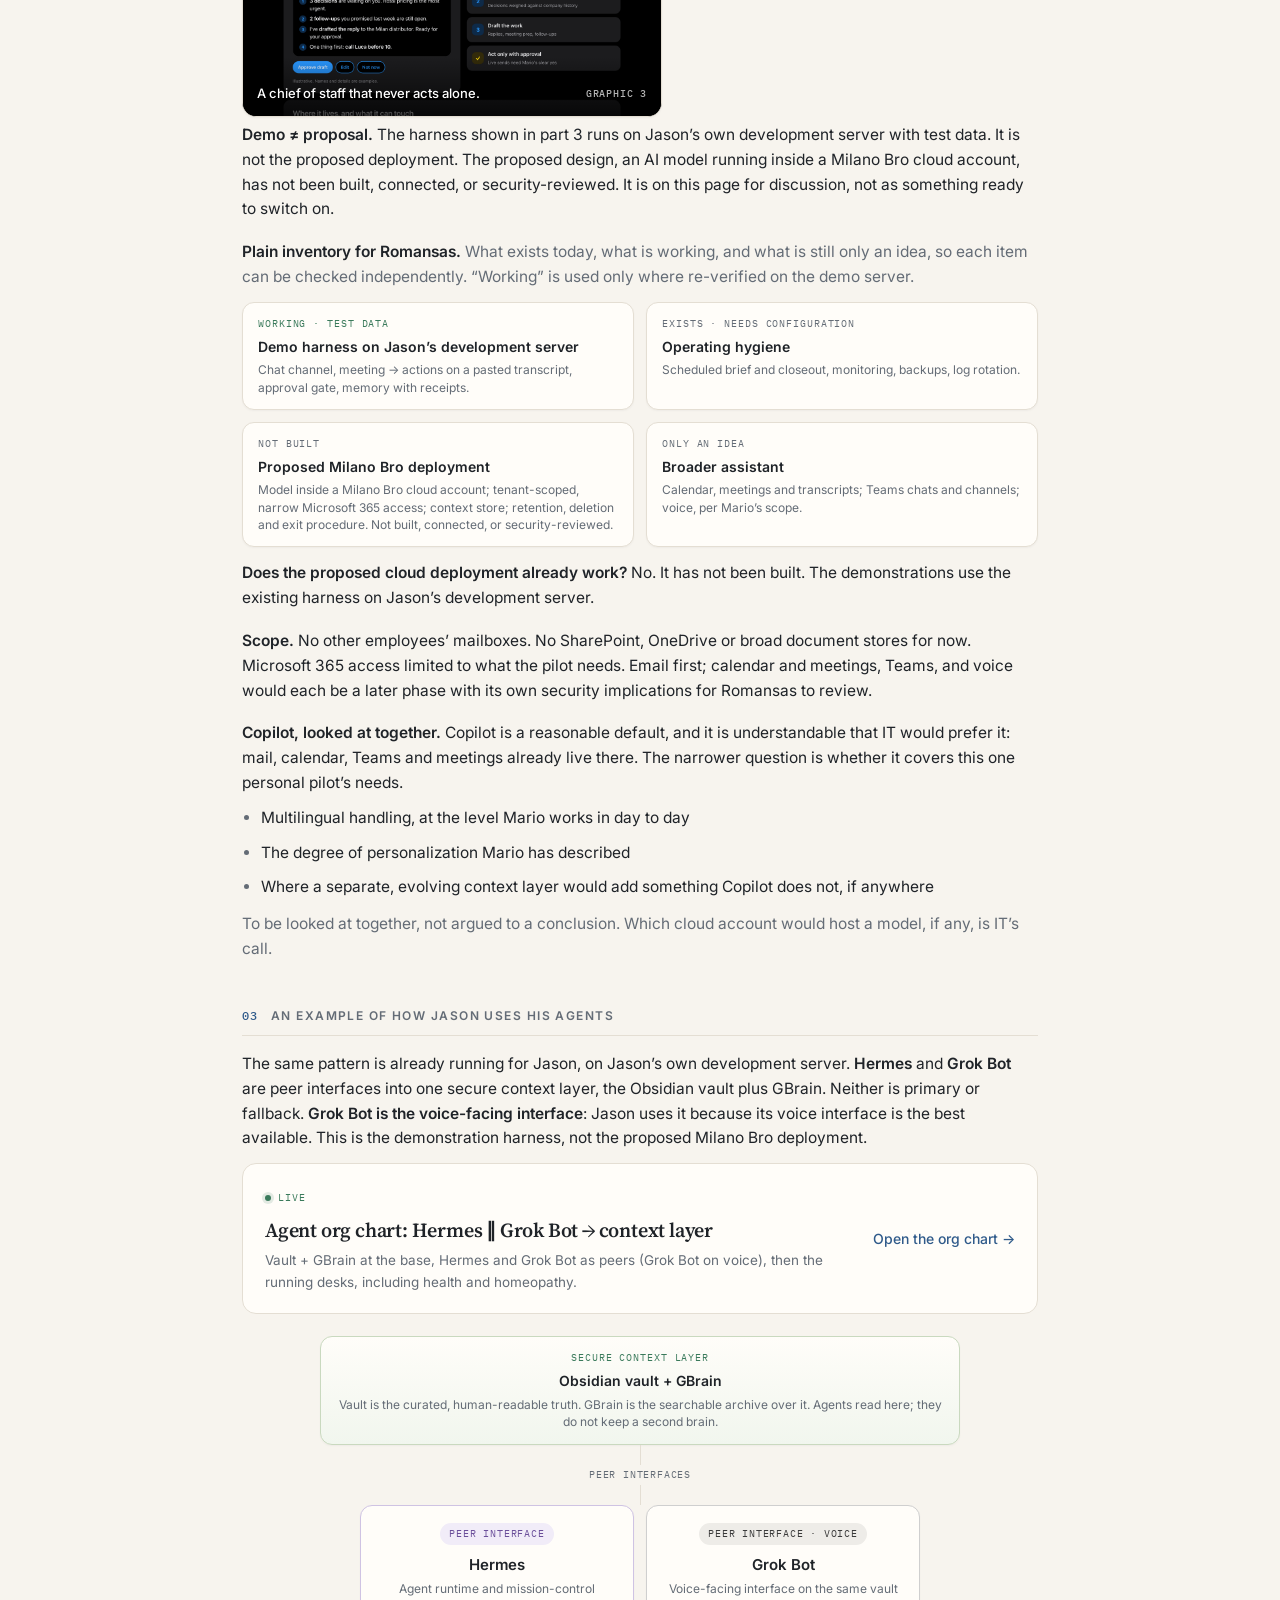
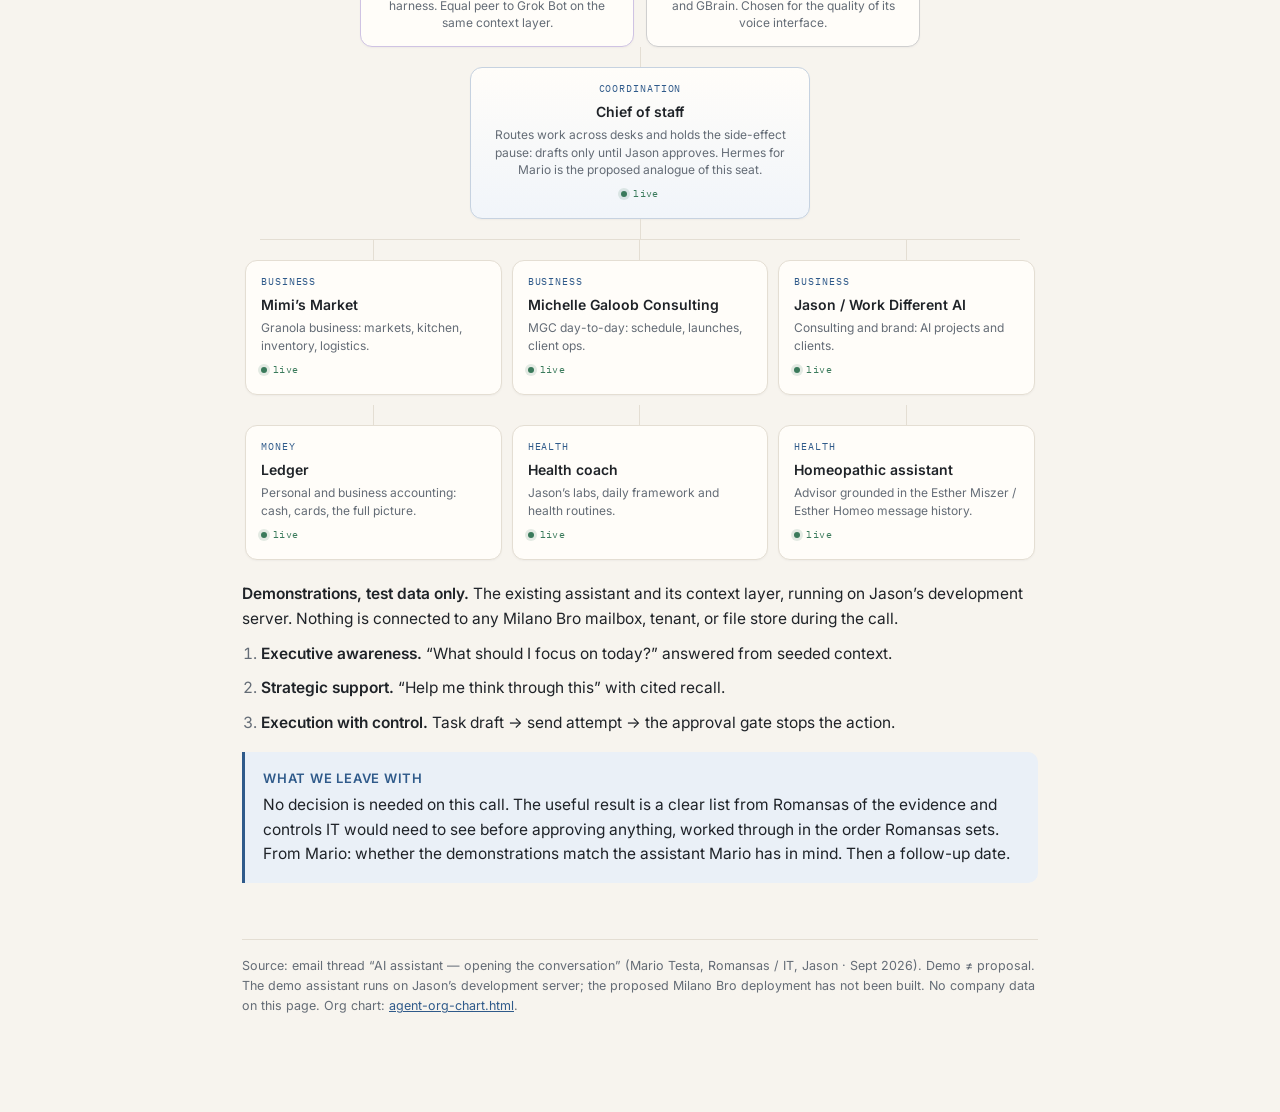
==== commit f4db2a34: "Add three Apple-style session graphics with thumbnail lightbox Graphics under graphics/: what an age" ====
--- a/index.html
+++ b/index.html
@@ -105,6 +105,33 @@
 .grid2 .node .role{color:var(--mute)}
 .grid2 .node.working .role{color:var(--ok)}
 .foot{margin-top:56px;padding-top:16px;border-top:1px solid var(--line);font-size:12.5px;color:var(--mute);line-height:1.6}
+
+/* graphic thumbnails + lightbox */
+.gfx{display:grid;grid-template-columns:repeat(3,1fr);gap:14px;margin:18px 0 6px}
+.gfx.one{grid-template-columns:minmax(0,420px)}
+.gfx.two{grid-template-columns:repeat(2,minmax(0,420px))}
+.gcard{position:relative;display:block;text-decoration:none;color:inherit;border-radius:14px;overflow:hidden;background:#000;border:1px solid var(--line);box-shadow:0 1px 2px rgba(31,35,40,.05);transition:transform .35s cubic-bezier(.22,.61,.36,1),box-shadow .35s cubic-bezier(.22,.61,.36,1)}
+.gcard img{display:block;width:100%;height:auto;aspect-ratio:16/11;object-fit:cover;object-position:top;transition:transform .6s cubic-bezier(.22,.61,.36,1)}
+.gcard .cap{position:absolute;inset:auto 0 0 0;padding:26px 14px 12px;background:linear-gradient(180deg,rgba(0,0,0,0),rgba(0,0,0,.72));color:#fff;font-size:13px;font-weight:500;letter-spacing:-.005em;display:flex;justify-content:space-between;align-items:center;gap:8px}
+.gcard .cap span{opacity:.7;font-family:var(--mono);font-size:10px;letter-spacing:.08em;text-transform:uppercase}
+.gcard:hover,.gcard:focus-visible{transform:translateY(-4px) scale(1.025);box-shadow:0 18px 40px rgba(31,35,40,.18);z-index:1;outline:none}
+.gcard:hover img{transform:scale(1.04)}
+.gnote{font-size:12.5px;color:var(--mute);margin:0 0 6px}
+.lb{position:fixed;inset:0;z-index:50;display:none;align-items:center;justify-content:center;padding:24px;background:rgba(20,22,24,.55);-webkit-backdrop-filter:blur(18px) saturate(1.2);backdrop-filter:blur(18px) saturate(1.2);opacity:0;transition:opacity .35s ease}
+.lb.open{display:flex}
+.lb.show{opacity:1}
+.lb .frame{position:relative;width:min(1120px,100%);height:min(92vh,100%);background:#000;border-radius:18px;overflow:hidden;box-shadow:0 40px 100px rgba(0,0,0,.45);transform:scale(.92) translateY(12px);transition:transform .45s cubic-bezier(.22,.61,.36,1)}
+.lb.show .frame{transform:none}
+.lb iframe{width:100%;height:100%;border:0;display:block;background:#000}
+.lb .x{position:absolute;top:12px;right:12px;width:36px;height:36px;border-radius:50%;border:0;background:rgba(255,255,255,.14);color:#fff;font-size:20px;line-height:1;cursor:pointer;display:grid;place-items:center;-webkit-backdrop-filter:blur(8px);backdrop-filter:blur(8px)}
+.lb .x:hover{background:rgba(255,255,255,.26)}
+.lb .nv{position:absolute;top:50%;transform:translateY(-50%);width:40px;height:40px;border-radius:50%;border:0;background:rgba(255,255,255,.14);color:#fff;font-size:20px;cursor:pointer;display:grid;place-items:center}
+.lb .nv:hover{background:rgba(255,255,255,.26)}
+.lb .nv.prev{left:12px}.lb .nv.next{right:12px}
+.lb .open-new{position:absolute;bottom:12px;right:14px;font-size:12px;color:rgba(255,255,255,.75);text-decoration:none;background:rgba(255,255,255,.12);padding:6px 10px;border-radius:999px}
+body.lb-lock{overflow:hidden}
+@media (max-width:720px){.gfx,.gfx.two{grid-template-columns:1fr}.gfx.one{grid-template-columns:1fr}.lb{padding:10px}.lb .frame{border-radius:12px}.lb .nv{display:none}}
+@media (prefers-reduced-motion:reduce){.gcard,.gcard img,.lb,.lb .frame{transition:none}}
 @media(max-width:720px){
   h1{font-size:31px}
   .wrap{padding:40px 22px 72px}
@@ -145,6 +172,17 @@
       <p>A chatbot answers from what is typed into it. An agent has two things a chatbot does not: <strong>prior context</strong> about the person and the work, and <strong>access to tools</strong> such as mail, calendar and files, used only with approval.</p>
       <p><strong>Context is the important part.</strong> Thin context produces generic answers. A deep, trusted, evolving context of mail, calendar, decisions and operating knowledge is what lets a model behave like someone who lives inside the work. The tools matter less than what the agent already knows.</p>
       <p class="muted">The opportunity is not a better chatbot. It is a controlled context layer that any current model can use, inside whatever stack IT approves.</p>
+      <p class="gnote" style="margin-top:16px">In pictures. Hover to preview, click to open.</p>
+      <div class="gfx two">
+        <a class="gcard" href="./graphics/1-what-an-agent-is.html" data-lb="0" aria-label="Open graphic: A chat answers. An agent works.">
+          <img src="./graphics/thumb-1-what-an-agent-is.png" alt="A chat answers. An agent works." loading="lazy" width="1280" height="880">
+          <span class="cap">A chat answers. An agent works.<span>Graphic 1</span></span>
+        </a>
+        <a class="gcard" href="./graphics/2-what-makes-it-useful.html" data-lb="1" aria-label="Open graphic: Same brain. Context is the difference.">
+          <img src="./graphics/thumb-2-what-makes-it-useful.png" alt="Same brain. Context is the difference." loading="lazy" width="1280" height="880">
+          <span class="cap">Same brain. Context is the difference.<span>Graphic 2</span></span>
+        </a>
+      </div>
     </div>
   </div>
 
@@ -152,6 +190,12 @@
     <h2><span class="n">02</span>A secure context layer, and the opportunity that creates</h2>
     <div class="notes">
       <p>The proposal: a context layer for Mario that is curated, human-readable and searchable, held inside a Milano Bro cloud account with tenant-scoped, narrow Microsoft 365 access, plus a retention, deletion and exit procedure. An assistant on top of it briefs priorities, supports decisions with context, drafts work, and acts only with clear approval.</p>
+      <div class="gfx one">
+        <a class="gcard" href="./graphics/3-hermes-for-mario.html" data-lb="2" aria-label="Open graphic: A chief of staff that never acts alone.">
+          <img src="./graphics/thumb-3-hermes-for-mario.png" alt="A chief of staff that never acts alone." loading="lazy" width="1280" height="880">
+          <span class="cap">A chief of staff that never acts alone.<span>Graphic 3</span></span>
+        </a>
+      </div>
       <p><strong>Demo ≠ proposal.</strong> The harness shown in part 3 runs on Jason’s own development server with test data. It is not the proposed deployment. The proposed design, an AI model running inside a Milano Bro cloud account, has not been built, connected, or security-reviewed. It is on this page for discussion, not as something ready to switch on.</p>
 
       <p style="margin-top:18px"><strong>Plain inventory for Romansas.</strong> <span class="muted">What exists today, what is working, and what is still only an idea, so each item can be checked independently. “Working” is used only where re-verified on the demo server.</span></p>
@@ -262,5 +306,31 @@
 
   <div class="foot">Source: email thread “AI assistant — opening the conversation” (Mario Testa, Romansas / IT, Jason · Sept 2026). Demo ≠ proposal. The demo assistant runs on Jason’s development server; the proposed Milano Bro deployment has not been built. No company data on this page. Org chart: <a href="./agent-org-chart.html">agent-org-chart.html</a>.</div>
 </div>
+
+<div class="lb" id="lb" role="dialog" aria-modal="true" aria-label="Graphic">
+  <div class="frame">
+    <iframe id="lbf" title="Graphic" src="about:blank" loading="eager"></iframe>
+    <button class="x" id="lbx" aria-label="Close">×</button>
+    <button class="nv prev" id="lbp" aria-label="Previous graphic">‹</button>
+    <button class="nv next" id="lbn" aria-label="Next graphic">›</button>
+    <a class="open-new" id="lbo" href="#" target="_blank" rel="noopener">Open full page ↗</a>
+  </div>
+</div>
+<script>
+(function(){
+  var cards=[].slice.call(document.querySelectorAll('.gcard'));
+  var urls=cards.map(function(c){return c.getAttribute('href')});
+  var lb=document.getElementById('lb'),f=document.getElementById('lbf'),o=document.getElementById('lbo'),cur=0;
+  function open(i){cur=i;f.src=urls[i];o.href=urls[i];lb.classList.add('open');document.body.classList.add('lb-lock');requestAnimationFrame(function(){requestAnimationFrame(function(){lb.classList.add('show')})});document.getElementById('lbx').focus()}
+  function close(){lb.classList.remove('show');document.body.classList.remove('lb-lock');setTimeout(function(){lb.classList.remove('open');f.src='about:blank'},350)}
+  function step(d){open((cur+d+urls.length)%urls.length)}
+  cards.forEach(function(c,i){c.addEventListener('click',function(e){if(e.metaKey||e.ctrlKey||e.shiftKey)return;e.preventDefault();open(i)})});
+  document.getElementById('lbx').addEventListener('click',close);
+  document.getElementById('lbp').addEventListener('click',function(){step(-1)});
+  document.getElementById('lbn').addEventListener('click',function(){step(1)});
+  lb.addEventListener('click',function(e){if(e.target===lb)close()});
+  document.addEventListener('keydown',function(e){if(!lb.classList.contains('open'))return;if(e.key==='Escape')close();if(e.key==='ArrowRight')step(1);if(e.key==='ArrowLeft')step(-1)});
+})();
+</script>
 </body>
 </html>
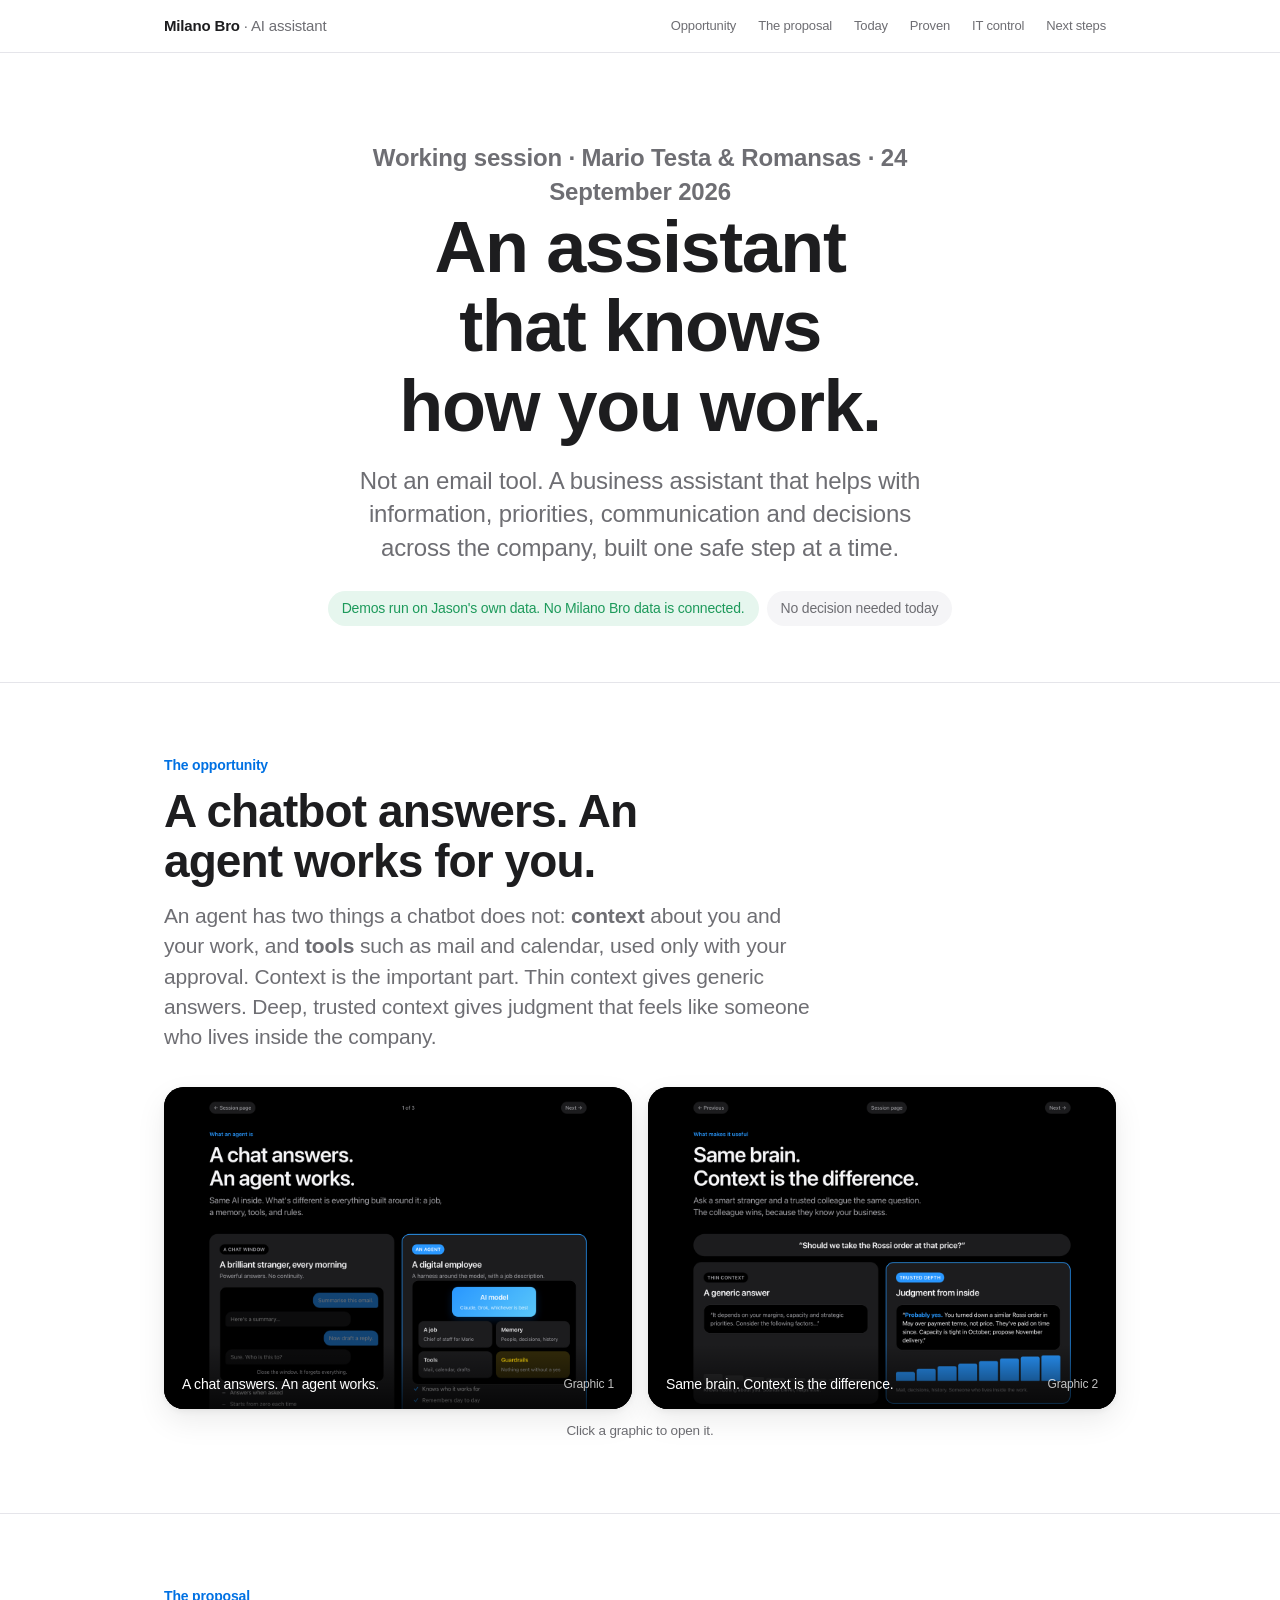
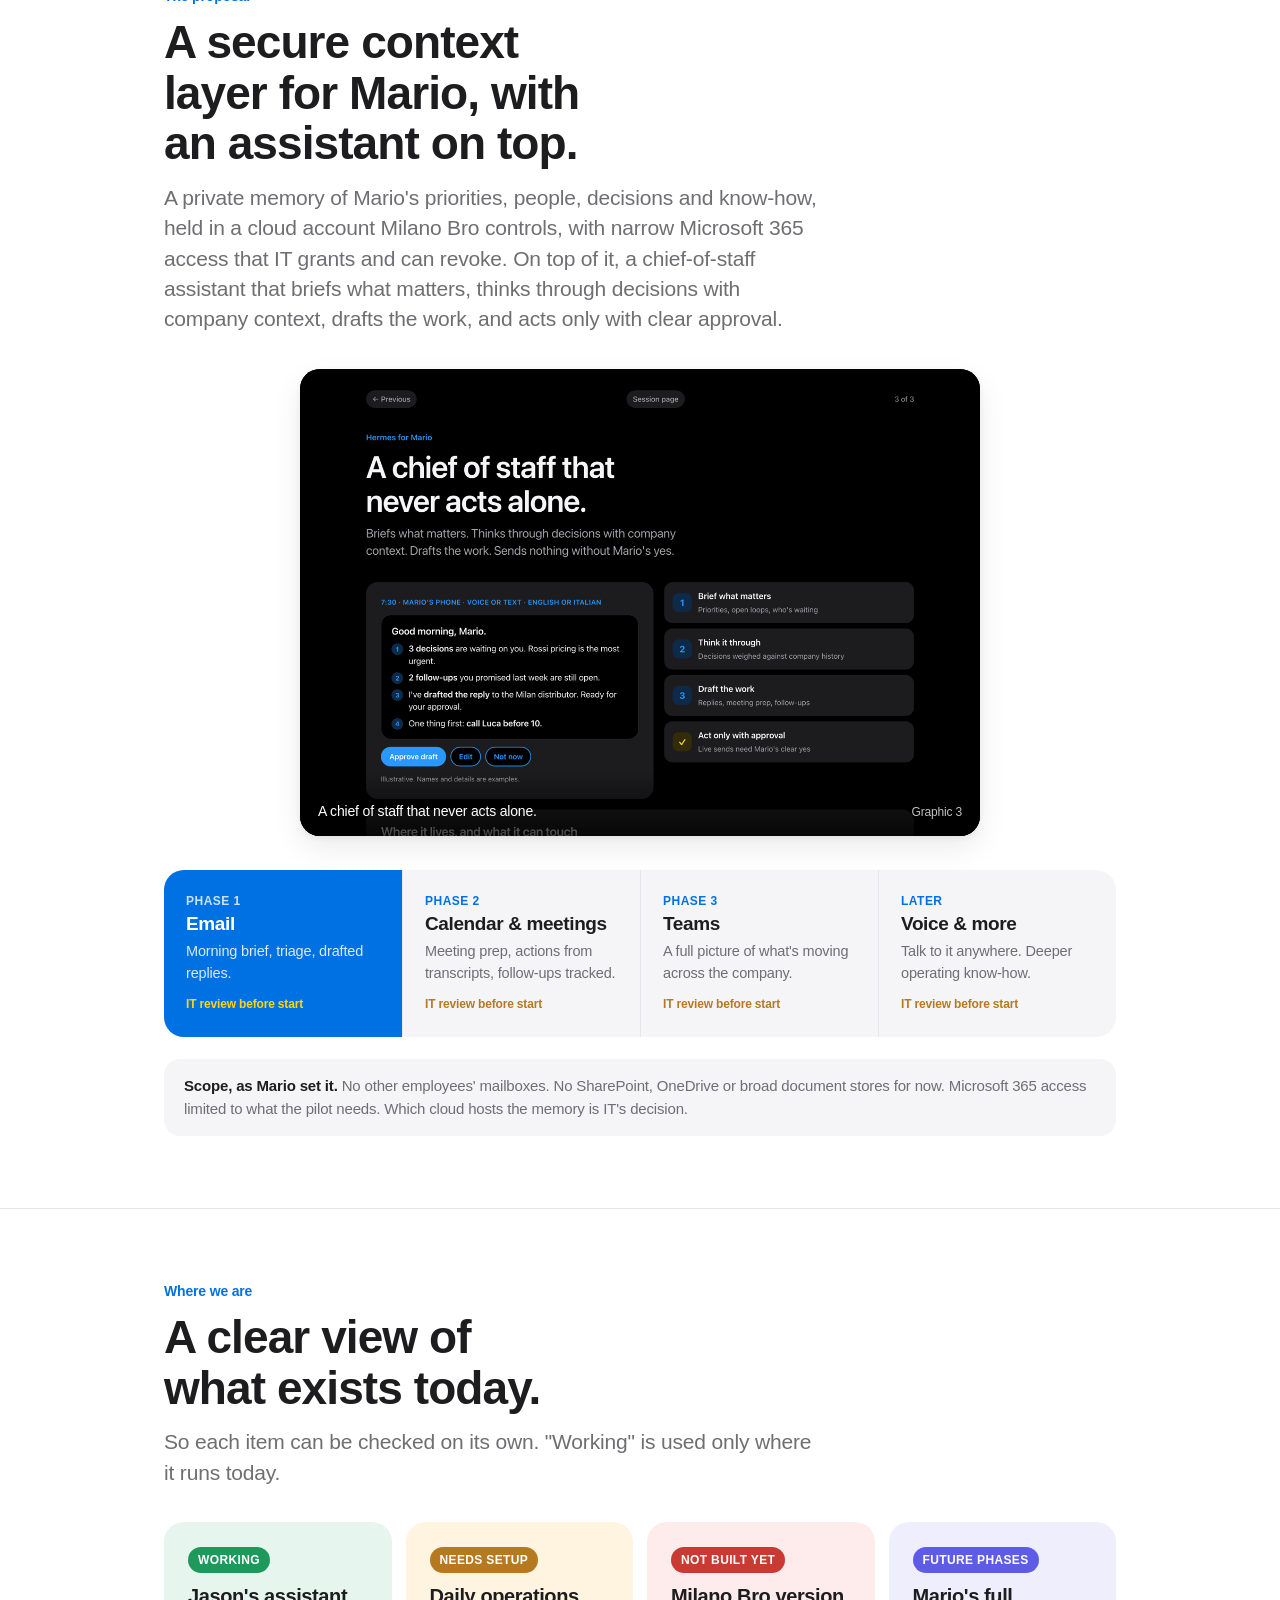
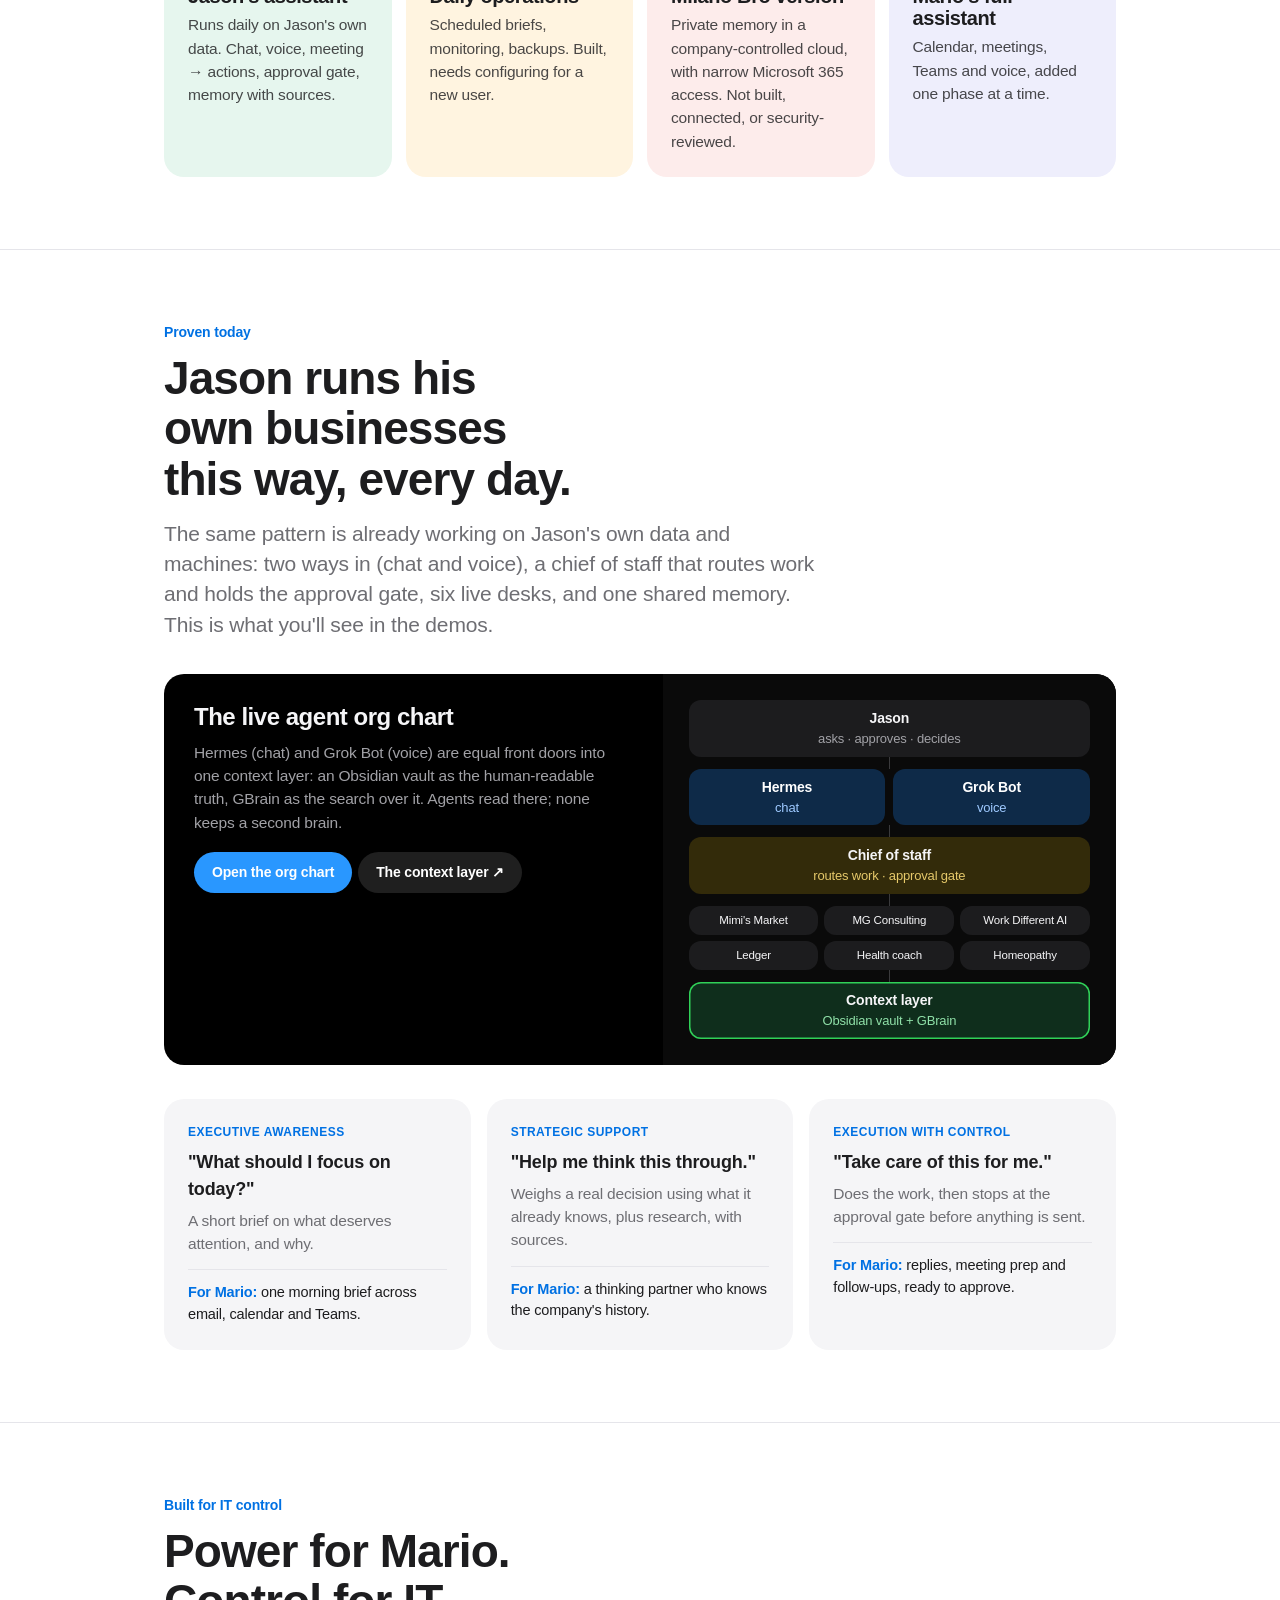
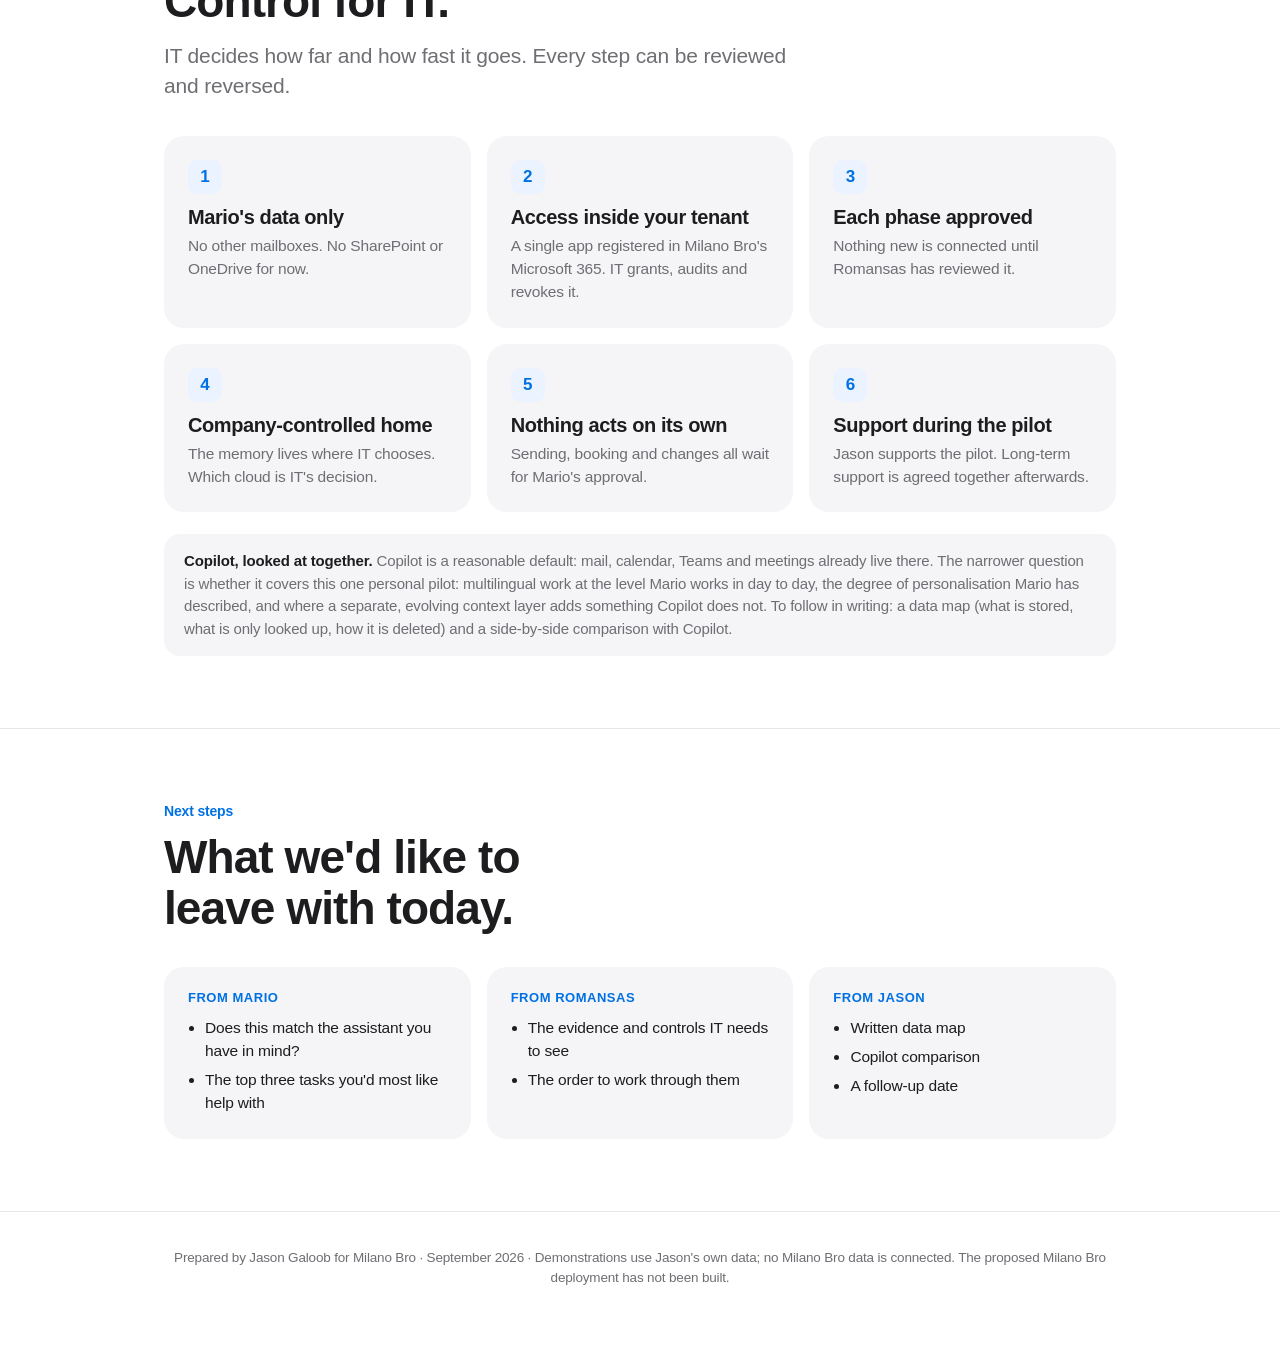
==== commit 31307e93: "Client-facing session page in the graphics' style; internal notes moved to notes.html Co-Authored-By" ====
--- a/index.html
+++ b/index.html
@@ -3,313 +3,266 @@
 <head>
 <meta charset="UTF-8" />
 <meta name="viewport" content="width=device-width, initial-scale=1" />
-<title>Milano Bro — AI assistant working session</title>
-<link rel="preconnect" href="https://fonts.googleapis.com" />
-<link rel="preconnect" href="https://fonts.gstatic.com" crossorigin />
-<link href="https://fonts.googleapis.com/css2?family=Source+Serif+4:opsz,wght@8..60,500;8..60,600&family=Inter:wght@400;500;600&family=IBM+Plex+Mono:wght@400;500&display=swap" rel="stylesheet" />
+<title>An AI assistant for Milano Bro</title>
+<meta name="description" content="Working session with Mario Testa and Romansas: the opportunity, a secure context layer, what exists today, and a phased path IT controls." />
 <style>
 :root{
-  --bg:#f7f4ee; --paper:#fffdf9; --ink:#1f2328; --mute:#646c76; --line:#e4ded3; --line-soft:#ece7dd;
-  --accent:#2f5a8a; --accent-soft:#eaf0f7; --ok:#3a7a5b; --ok-soft:rgba(58,122,91,.14);
-  --plum:#6b4f9a; --plum-soft:#f1ecf8; --sage-soft:#f1f6ee; --sage-line:#c9d9bf;
-  --serif:"Source Serif 4",Georgia,serif; --sans:"Inter",system-ui,-apple-system,sans-serif; --mono:"IBM Plex Mono",ui-monospace,monospace;
+  --bg:#ffffff; --bg2:#f5f5f7; --ink:#1d1d1f; --mute:#6e6e73; --line:#e5e5ea;
+  --blue:#0071e3; --blue-soft:#eaf3ff; --green:#1d9a5b; --green-soft:#e6f6ee;
+  --amber:#b7791f; --amber-soft:#fff4e0; --red:#c93b32; --red-soft:#fdeceb;
+  --violet:#5e5ce6; --violet-soft:#eeeefc;
+  --font:-apple-system,BlinkMacSystemFont,"SF Pro Display","SF Pro Text","Inter",Helvetica,Arial,sans-serif;
+  --mono:ui-monospace,"SF Mono",Menlo,monospace;
+  --ease:cubic-bezier(.22,.61,.36,1);
 }
 *{box-sizing:border-box;margin:0;padding:0}
-html{scroll-behavior:smooth}
-body{font-family:var(--sans);background:var(--bg);color:var(--ink);line-height:1.6;min-height:100vh;-webkit-font-smoothing:antialiased}
-a{color:var(--accent)}
-.wrap{max-width:860px;margin:0 auto;padding:56px 32px 96px}
-
-/* header */
-.meta{font-family:var(--mono);font-size:11px;color:var(--mute);letter-spacing:.05em;text-transform:uppercase;margin-bottom:22px;display:flex;flex-wrap:wrap;gap:6px 14px}
-.meta span+span::before{content:"·";margin-right:14px;color:var(--line)}
-h1{font-family:var(--serif);font-size:38px;font-weight:600;letter-spacing:-.015em;line-height:1.15;margin-bottom:12px}
-.sub{color:var(--mute);font-size:16.5px;max-width:56ch;margin-bottom:22px}
-.links{display:flex;flex-wrap:wrap;gap:10px;margin-bottom:48px}
-.chip{
-  display:inline-flex;align-items:center;gap:8px;text-decoration:none;font-size:13.5px;font-weight:500;color:var(--ink);
-  background:var(--paper);border:1px solid var(--line);border-radius:999px;padding:8px 14px;
-  transition:border-color .15s,box-shadow .15s;
-}
-.chip:hover{border-color:#b9c6d6;box-shadow:0 2px 8px rgba(31,35,40,.06)}
-.chip .dot{width:7px;height:7px;border-radius:50%;background:var(--ok);box-shadow:0 0 0 3px var(--ok-soft)}
-.chip.quiet{color:var(--mute)}
+html{scroll-behavior:smooth;scroll-padding-top:70px}
+body{background:var(--bg);color:var(--ink);font-family:var(--font);font-size:17px;line-height:1.5;letter-spacing:-.01em;-webkit-font-smoothing:antialiased}
+a{color:var(--blue);text-decoration:none}
+h1,h2,h3{font-weight:600;line-height:1.1;letter-spacing:-.02em;text-wrap:balance}
+.wrap{max-width:1000px;margin:0 auto;padding:0 24px}
+
+/* nav */
+.nav{position:sticky;top:0;z-index:20;background:rgba(255,255,255,.78);-webkit-backdrop-filter:saturate(1.6) blur(18px);backdrop-filter:saturate(1.6) blur(18px);border-bottom:1px solid var(--line)}
+.nav .wrap{display:flex;align-items:center;justify-content:space-between;gap:16px;height:52px}
+.brand{font-weight:600;font-size:15px;white-space:nowrap}
+.brand span{color:var(--mute);font-weight:400}
+.navlinks{display:flex;gap:2px;overflow-x:auto;scrollbar-width:none}
+.navlinks::-webkit-scrollbar{display:none}
+.navlinks a{color:var(--mute);font-size:13px;font-weight:500;padding:6px 10px;border-radius:999px;white-space:nowrap}
+.navlinks a:hover,.navlinks a.on{background:var(--bg2);color:var(--ink)}
+
+/* hero */
+.hero{padding:88px 0 56px;text-align:center}
+.eyebrow{color:var(--blue);font-weight:600;font-size:15px;margin-bottom:14px}
+.hero h1{font-size:clamp(40px,7vw,72px);max-width:16ch;margin:0 auto 18px}
+.hero p{font-size:clamp(19px,2.3vw,24px);color:var(--mute);max-width:44ch;margin:0 auto;line-height:1.4}
+.pills{display:flex;justify-content:center;flex-wrap:wrap;gap:8px;margin-top:26px}
+.pill{font-size:14px;font-weight:500;padding:7px 14px;border-radius:999px;background:var(--bg2);color:var(--mute)}
+.pill.green{background:var(--green-soft);color:var(--green)}
 
 /* sections */
-.block{margin-bottom:44px}
-.block h2{
-  display:flex;align-items:baseline;gap:12px;
-  font-family:var(--sans);font-size:12px;font-weight:600;letter-spacing:.12em;text-transform:uppercase;
-  color:var(--mute);margin-bottom:16px;padding-bottom:10px;border-bottom:1px solid var(--line);
-}
-.block h2 .n{font-family:var(--mono);font-weight:500;color:var(--accent)}
-.notes{font-size:15.5px}
-.notes p,.notes li{margin:0 0 10px}
-.notes ul,.notes ol{margin:0 0 12px 1.2rem}
-.notes li::marker{color:var(--mute)}
-.notes .muted{color:var(--mute)}
-.notes strong{font-weight:600}
-.agenda{list-style:none;margin:0;padding:0;counter-reset:a}
-.agenda li{display:flex;gap:14px;padding:8px 0;border-bottom:1px dashed var(--line-soft);margin:0}
-.agenda li:last-child{border-bottom:0}
-.agenda li::before{counter-increment:a;content:counter(a,decimal-leading-zero);font-family:var(--mono);font-size:12px;color:var(--accent);padding-top:3px;min-width:22px}
-.callout{
-  margin-top:16px;padding:16px 18px;background:var(--accent-soft);
-  border-left:3px solid var(--accent);border-radius:0 10px 10px 0;
-}
-.callout strong{display:block;margin-bottom:4px;font-size:13px;letter-spacing:.06em;text-transform:uppercase;color:var(--accent)}
-
-/* live card */
-.live{
-  display:grid;grid-template-columns:1fr auto;align-items:center;gap:18px;text-decoration:none;color:inherit;
-  background:var(--paper);border:1px solid var(--line);border-radius:14px;
-  padding:20px 22px;margin:12px 0 18px;transition:border-color .15s,box-shadow .15s,transform .15s;
-}
-.live:hover{border-color:#b9c6d6;box-shadow:0 4px 14px rgba(31,35,40,.07);transform:translateY(-1px)}
-.live .kicker{display:inline-flex;align-items:center;gap:7px;font-family:var(--mono);font-size:10px;letter-spacing:.1em;text-transform:uppercase;color:var(--ok);margin-bottom:8px}
-.live .kicker::before{content:"";width:6px;height:6px;border-radius:50%;background:var(--ok);box-shadow:0 0 0 3px var(--ok-soft)}
-.live h3{font-family:var(--serif);font-size:20px;font-weight:600;margin-bottom:4px;letter-spacing:-.01em}
-.live p{font-size:13.5px;color:var(--mute);margin:0}
-.live .go{font-size:14px;color:var(--accent);font-weight:500;white-space:nowrap}
-
-/* mini org chart */
-.org{margin-top:22px;display:flex;flex-direction:column;align-items:center}
-.node{
-  background:var(--paper);border:1px solid var(--line);border-radius:12px;
-  padding:13px 15px;box-shadow:0 1px 2px rgba(31,35,40,.04);
-}
-.node .role{font-family:var(--mono);font-size:10px;letter-spacing:.09em;text-transform:uppercase;color:var(--accent);margin-bottom:4px}
-.node h3{font-size:14px;font-weight:600;margin-bottom:3px}
-.node p{font-size:12px;color:var(--mute);line-height:1.45;margin:0}
-.node.context{width:100%;max-width:640px;text-align:center;border-color:var(--sage-line);background:linear-gradient(180deg,var(--paper),var(--sage-soft))}
-.node.context .role{color:var(--ok)}
-.node.chief{width:100%;max-width:340px;text-align:center;border-color:#c6d2e0;background:linear-gradient(180deg,var(--paper),#f1f5fa)}
-.peers{display:grid;grid-template-columns:1fr 1fr;gap:12px;width:100%;max-width:560px}
-.peer{text-align:center;padding:14px 16px}
-.peer .badge{display:inline-block;font-family:var(--mono);font-size:10px;letter-spacing:.08em;text-transform:uppercase;padding:3px 9px;border-radius:999px;margin-bottom:8px}
-.peer.hermes{border-color:#cfc3e3}
-.peer.hermes .badge{background:var(--plum-soft);color:var(--plum)}
-.peer.grok{border-color:#cfcfcf}
-.peer.grok .badge{background:#eeece8;color:#3a3a3a}
-.peer h3{font-size:15px}
-.conn{width:1px;height:20px;background:var(--line)}
-.conn-label{font-family:var(--mono);font-size:10px;color:var(--mute);letter-spacing:.08em;text-transform:uppercase;margin:2px 0}
-.bar{height:1px;background:var(--line);width:calc(100% - 24px);max-width:760px}
-.leaves{display:grid;grid-template-columns:repeat(3,1fr);gap:10px;width:100%;max-width:790px}
-.leaf{display:flex;flex-direction:column;align-items:center}
-.stem{width:1px;height:20px;background:var(--line)}
-.leaf .node{width:100%}
-.status{display:inline-flex;align-items:center;gap:6px;font-size:10px;color:var(--ok);margin-top:8px;font-family:var(--mono);letter-spacing:.04em}
-.status::before{content:"";width:6px;height:6px;border-radius:50%;background:var(--ok);box-shadow:0 0 0 3px var(--ok-soft)}
-.grid2{display:grid;grid-template-columns:1fr 1fr;gap:12px;margin-top:12px}
-.grid2 .node .role{color:var(--mute)}
-.grid2 .node.working .role{color:var(--ok)}
-.foot{margin-top:56px;padding-top:16px;border-top:1px solid var(--line);font-size:12.5px;color:var(--mute);line-height:1.6}
-
-/* graphic thumbnails + lightbox */
-.gfx{display:grid;grid-template-columns:repeat(3,1fr);gap:14px;margin:18px 0 6px}
-.gfx.one{grid-template-columns:minmax(0,420px)}
-.gfx.two{grid-template-columns:repeat(2,minmax(0,420px))}
-.gcard{position:relative;display:block;text-decoration:none;color:inherit;border-radius:14px;overflow:hidden;background:#000;border:1px solid var(--line);box-shadow:0 1px 2px rgba(31,35,40,.05);transition:transform .35s cubic-bezier(.22,.61,.36,1),box-shadow .35s cubic-bezier(.22,.61,.36,1)}
-.gcard img{display:block;width:100%;height:auto;aspect-ratio:16/11;object-fit:cover;object-position:top;transition:transform .6s cubic-bezier(.22,.61,.36,1)}
-.gcard .cap{position:absolute;inset:auto 0 0 0;padding:26px 14px 12px;background:linear-gradient(180deg,rgba(0,0,0,0),rgba(0,0,0,.72));color:#fff;font-size:13px;font-weight:500;letter-spacing:-.005em;display:flex;justify-content:space-between;align-items:center;gap:8px}
-.gcard .cap span{opacity:.7;font-family:var(--mono);font-size:10px;letter-spacing:.08em;text-transform:uppercase}
-.gcard:hover,.gcard:focus-visible{transform:translateY(-4px) scale(1.025);box-shadow:0 18px 40px rgba(31,35,40,.18);z-index:1;outline:none}
+section{padding:72px 0;border-top:1px solid var(--line)}
+.sec-eyebrow{color:var(--blue);font-weight:600;font-size:14px;margin-bottom:10px}
+.h2{font-size:clamp(30px,4.4vw,46px);max-width:22ch;margin-bottom:14px}
+.lead{font-size:clamp(18px,2vw,21px);color:var(--mute);max-width:56ch;line-height:1.45}
+.grid2{display:grid;grid-template-columns:1fr 1fr;gap:16px;margin-top:34px}
+.grid3{display:grid;grid-template-columns:repeat(3,1fr);gap:16px;margin-top:34px}
+.grid4{display:grid;grid-template-columns:repeat(4,1fr);gap:14px;margin-top:34px}
+.card{background:var(--bg2);border-radius:20px;padding:24px}
+.card h3{font-size:20px;margin-bottom:6px}
+.card p{color:var(--mute);font-size:15.5px}
+.card .chip{display:inline-block;font-size:12px;font-weight:600;letter-spacing:.03em;text-transform:uppercase;padding:4px 10px;border-radius:999px;margin-bottom:12px;color:#fff}
+.chip.green{background:var(--green)}.chip.amber{background:var(--amber)}.chip.red{background:var(--red)}.chip.violet{background:var(--violet)}.chip.blue{background:var(--blue)}
+.card.green{background:var(--green-soft)}.card.amber{background:var(--amber-soft)}.card.red{background:var(--red-soft)}.card.violet{background:var(--violet-soft)}
+.card.green p,.card.amber p,.card.red p,.card.violet p{color:var(--ink);opacity:.8}
+
+/* graphic cards */
+.gfx{display:grid;gap:16px;margin-top:34px}
+.gfx.two{grid-template-columns:1fr 1fr}
+.gfx.one{grid-template-columns:minmax(0,680px);justify-content:center}
+.gcard{position:relative;display:block;border-radius:20px;overflow:hidden;background:#000;box-shadow:0 2px 6px rgba(0,0,0,.06),0 12px 30px rgba(0,0,0,.08);transition:transform .4s var(--ease),box-shadow .4s var(--ease)}
+.gcard img{display:block;width:100%;height:auto;aspect-ratio:16/11;object-fit:cover;object-position:top;transition:transform .7s var(--ease)}
+.gcard .cap{position:absolute;inset:auto 0 0 0;padding:30px 18px 14px;background:linear-gradient(180deg,rgba(0,0,0,0),rgba(0,0,0,.75));color:#fff;display:flex;justify-content:space-between;align-items:center;gap:10px;font-size:14px;font-weight:500}
+.gcard .cap span{font-size:12px;opacity:.75;white-space:nowrap}
+.gcard:hover,.gcard:focus-visible{transform:translateY(-5px) scale(1.02);box-shadow:0 6px 14px rgba(0,0,0,.08),0 28px 60px rgba(0,0,0,.16);outline:none;z-index:1}
 .gcard:hover img{transform:scale(1.04)}
-.gnote{font-size:12.5px;color:var(--mute);margin:0 0 6px}
+.gnote{text-align:center;color:var(--mute);font-size:13.5px;margin-top:12px}
+
+/* flow of phases */
+.phases{display:grid;grid-template-columns:repeat(4,1fr);gap:0;margin-top:34px;background:var(--bg2);border-radius:20px;overflow:hidden}
+.ph{padding:22px 22px;border-left:1px solid var(--line)}
+.ph:first-child{border-left:0;background:var(--blue);color:#fff}
+.ph .n{font-size:12px;font-weight:600;letter-spacing:.04em;text-transform:uppercase;color:var(--blue)}
+.ph:first-child .n{color:rgba(255,255,255,.8)}
+.ph h3{font-size:19px;margin:4px 0 6px}
+.ph p{font-size:14.5px;color:var(--mute)}
+.ph:first-child p{color:rgba(255,255,255,.85)}
+.ph .gate{display:inline-block;margin-top:10px;font-size:12px;font-weight:600;color:var(--amber)}
+.ph:first-child .gate{color:#ffd60a}
+
+/* org card */
+.orgcard{display:grid;grid-template-columns:1.1fr 1fr;gap:0;background:#000;color:#f5f5f7;border-radius:20px;overflow:hidden;margin-top:34px}
+.orgcard .txt{padding:30px}
+.orgcard .txt h3{font-size:24px;margin-bottom:10px}
+.orgcard .txt p{color:#a1a1a6;font-size:15.5px;margin-bottom:18px}
+.orgcard .btn{display:inline-block;background:#2997ff;color:#fff;font-weight:600;font-size:14px;padding:10px 18px;border-radius:999px}
+.orgcard .btn.ghost{background:rgba(255,255,255,.12);margin-left:6px}
+.tree{padding:26px;display:flex;flex-direction:column;align-items:center;gap:0;background:#0a0a0a}
+.tb{background:#1c1c1e;border-radius:12px;padding:8px 14px;font-size:13px;text-align:center;width:100%}
+.tb b{display:block;font-weight:600;font-size:14px}
+.tb span{color:#a1a1a6}
+.tb.blue{background:#0e2a48;color:#fff}.tb.blue span{color:#9ec9ff}
+.tb.amber{background:#332b0a}.tb.amber span{color:#e6c96a}
+.tb.green{background:#0f2e1c;box-shadow:inset 0 0 0 1.5px #30d158}.tb.green span{color:#8fe0a8}
+.tl{width:1px;height:12px;background:#3a3a3c}
+.trow{display:grid;grid-template-columns:1fr 1fr;gap:8px;width:100%}
+.trow3{display:grid;grid-template-columns:repeat(3,1fr);gap:6px;width:100%}
+.trow3 .tb{padding:6px 6px;font-size:11.5px}
+
+/* controls */
+.ctl .ic{width:34px;height:34px;border-radius:10px;background:var(--blue-soft);color:var(--blue);display:grid;place-items:center;font-weight:700;margin-bottom:12px}
+.note{margin-top:22px;background:var(--bg2);border-radius:16px;padding:16px 20px;font-size:15px;color:var(--mute)}
+.note b{color:var(--ink)}
+
+/* demos */
+.demo .k{font-size:12px;font-weight:600;letter-spacing:.04em;text-transform:uppercase;color:var(--blue);margin-bottom:8px}
+.demo .q{font-size:18px;font-weight:600;margin-bottom:6px}
+.demo .m{margin-top:14px;padding-top:12px;border-top:1px solid var(--line);font-size:14.5px;color:var(--ink)}
+.demo .m b{color:var(--blue)}
+
+/* leave */
+.leave .card h3{color:var(--blue);font-size:13px;letter-spacing:.04em;text-transform:uppercase;margin-bottom:10px}
+.leave ul{padding-left:1.1em;color:var(--ink);font-size:15.5px;display:grid;gap:6px}
+footer{padding:36px 0 64px;color:var(--mute);font-size:13.5px;text-align:center;border-top:1px solid var(--line)}
+
+/* lightbox */
 .lb{position:fixed;inset:0;z-index:50;display:none;align-items:center;justify-content:center;padding:24px;background:rgba(20,22,24,.55);-webkit-backdrop-filter:blur(18px) saturate(1.2);backdrop-filter:blur(18px) saturate(1.2);opacity:0;transition:opacity .35s ease}
-.lb.open{display:flex}
-.lb.show{opacity:1}
-.lb .frame{position:relative;width:min(1120px,100%);height:min(92vh,100%);background:#000;border-radius:18px;overflow:hidden;box-shadow:0 40px 100px rgba(0,0,0,.45);transform:scale(.92) translateY(12px);transition:transform .45s cubic-bezier(.22,.61,.36,1)}
+.lb.open{display:flex}.lb.show{opacity:1}
+.lb .frame{position:relative;width:min(1120px,100%);height:min(92vh,100%);background:#000;border-radius:18px;overflow:hidden;box-shadow:0 40px 100px rgba(0,0,0,.45);transform:scale(.92) translateY(12px);transition:transform .45s var(--ease)}
 .lb.show .frame{transform:none}
 .lb iframe{width:100%;height:100%;border:0;display:block;background:#000}
-.lb .x{position:absolute;top:12px;right:12px;width:36px;height:36px;border-radius:50%;border:0;background:rgba(255,255,255,.14);color:#fff;font-size:20px;line-height:1;cursor:pointer;display:grid;place-items:center;-webkit-backdrop-filter:blur(8px);backdrop-filter:blur(8px)}
-.lb .x:hover{background:rgba(255,255,255,.26)}
-.lb .nv{position:absolute;top:50%;transform:translateY(-50%);width:40px;height:40px;border-radius:50%;border:0;background:rgba(255,255,255,.14);color:#fff;font-size:20px;cursor:pointer;display:grid;place-items:center}
-.lb .nv:hover{background:rgba(255,255,255,.26)}
+.lb button{border:0;cursor:pointer;color:#fff;background:rgba(255,255,255,.14);display:grid;place-items:center;-webkit-backdrop-filter:blur(8px);backdrop-filter:blur(8px)}
+.lb button:hover{background:rgba(255,255,255,.26)}
+.lb .x{position:absolute;top:12px;right:12px;width:36px;height:36px;border-radius:50%;font-size:20px}
+.lb .nv{position:absolute;top:50%;transform:translateY(-50%);width:40px;height:40px;border-radius:50%;font-size:20px}
 .lb .nv.prev{left:12px}.lb .nv.next{right:12px}
-.lb .open-new{position:absolute;bottom:12px;right:14px;font-size:12px;color:rgba(255,255,255,.75);text-decoration:none;background:rgba(255,255,255,.12);padding:6px 10px;border-radius:999px}
+.lb .open-new{position:absolute;bottom:12px;right:14px;font-size:12px;color:rgba(255,255,255,.8);background:rgba(255,255,255,.12);padding:6px 10px;border-radius:999px}
 body.lb-lock{overflow:hidden}
-@media (max-width:720px){.gfx,.gfx.two{grid-template-columns:1fr}.gfx.one{grid-template-columns:1fr}.lb{padding:10px}.lb .frame{border-radius:12px}.lb .nv{display:none}}
+
+/* motion */
 @media (prefers-reduced-motion:reduce){.gcard,.gcard img,.lb,.lb .frame{transition:none}}
-@media(max-width:720px){
-  h1{font-size:31px}
-  .wrap{padding:40px 22px 72px}
-  .live{grid-template-columns:1fr}
-  .leaves,.grid2{grid-template-columns:1fr 1fr}
-  .bar{width:calc(50% + 4px)}
-}
-@media(max-width:520px){
-  .leaves,.grid2,.peers{grid-template-columns:1fr}
-  .bar{display:none}.stem{height:10px}
-}
+
+@media (max-width:860px){.grid3,.grid4,.phases{grid-template-columns:1fr 1fr}.ph{border-left:0;border-top:1px solid var(--line)}.orgcard{grid-template-columns:1fr}.lb .nv{display:none}}
+@media (max-width:600px){.grid2,.grid3,.grid4,.phases,.gfx.two{grid-template-columns:1fr}.hero{padding:56px 0 40px}section{padding:52px 0}.brand span{display:none}.lb{padding:10px}}
 </style>
 </head>
 <body>
-<div class="wrap">
-  <div class="meta"><span>Milano Bro</span><span>Working session</span><span>Thu 24 Sept 2026 · 12:00–1:00 PM Eastern · Teams</span><span>Private</span></div>
-  <h1>AI assistant for Milano Bro</h1>
-  <p class="sub">Session page for the call with Mario Testa and Romansas. Three parts: the agentic opportunity, a secure context layer, and an example of how Jason uses his agents. Demonstrations are on test data only. Nothing is connected to any Milano Bro mailbox, tenant, or file store. No decision is needed on this call.</p>
-  <div class="links">
-    <a class="chip" href="./agent-org-chart.html"><span class="dot"></span>Live agent org chart</a>
-    <a class="chip quiet" href="https://jmg424.github.io/jason-operating-dashboard/" target="_blank" rel="noopener">Operating dashboard ↗</a>
-  </div>
-
-  <div class="block" id="agenda">
-    <h2>Agenda</h2>
-    <div class="notes">
-      <ol class="agenda">
-        <li>The agentic opportunity: the difference between a chatbot and an agent. An agent has prior context and access to tools. Context is the important part.</li>
-        <li>A secure context layer, and the opportunity that creates. Presented as a proposal, with the plain inventory for Romansas and Copilot looked at together.</li>
-        <li>An example of how Jason uses his agents: the live org chart and demonstrations on test data only.</li>
-      </ol>
+
+<nav class="nav"><div class="wrap">
+  <div class="brand">Milano Bro <span>· AI assistant</span></div>
+  <div class="navlinks" id="navlinks">
+    <a href="#opportunity">Opportunity</a><a href="#proposal">The proposal</a><a href="#today">Today</a><a href="#proven">Proven</a><a href="#control">IT control</a><a href="#next">Next steps</a>
+  </div>
+</div></nav>
+
+<header class="hero wrap">
+  <p class="eyebrow">Working session · Mario Testa &amp; Romansas · 24 September 2026</p>
+  <h1>An assistant that knows how you work.</h1>
+  <p>Not an email tool. A business assistant that helps with information, priorities, communication and decisions across the company, built one safe step at a time.</p>
+  <div class="pills">
+    <span class="pill green">Demos run on Jason's own data. No Milano Bro data is connected.</span>
+    <span class="pill">No decision needed today</span>
+  </div>
+</header>
+
+<section id="opportunity"><div class="wrap">
+  <p class="sec-eyebrow">The opportunity</p>
+  <h2 class="h2">A chatbot answers. An agent works for you.</h2>
+  <p class="lead">An agent has two things a chatbot does not: <b>context</b> about you and your work, and <b>tools</b> such as mail and calendar, used only with your approval. Context is the important part. Thin context gives generic answers. Deep, trusted context gives judgment that feels like someone who lives inside the company.</p>
+  <div class="gfx two">
+    <a class="gcard" href="./graphics/1-what-an-agent-is.html" aria-label="Open graphic: A chat answers. An agent works.">
+      <img src="./graphics/thumb-1-what-an-agent-is.png" alt="A chat answers. An agent works." width="1280" height="880" loading="lazy">
+      <span class="cap">A chat answers. An agent works.<span>Graphic 1</span></span>
+    </a>
+    <a class="gcard" href="./graphics/2-what-makes-it-useful.html" aria-label="Open graphic: Same brain. Context is the difference.">
+      <img src="./graphics/thumb-2-what-makes-it-useful.png" alt="Same brain. Context is the difference." width="1280" height="880" loading="lazy">
+      <span class="cap">Same brain. Context is the difference.<span>Graphic 2</span></span>
+    </a>
+  </div>
+  <p class="gnote">Click a graphic to open it.</p>
+</div></section>
+
+<section id="proposal"><div class="wrap">
+  <p class="sec-eyebrow">The proposal</p>
+  <h2 class="h2">A secure context layer for Mario, with an assistant on top.</h2>
+  <p class="lead">A private memory of Mario's priorities, people, decisions and know-how, held in a cloud account Milano Bro controls, with narrow Microsoft 365 access that IT grants and can revoke. On top of it, a chief-of-staff assistant that briefs what matters, thinks through decisions with company context, drafts the work, and acts only with clear approval.</p>
+  <div class="gfx one">
+    <a class="gcard" href="./graphics/3-hermes-for-mario.html" aria-label="Open graphic: A chief of staff that never acts alone.">
+      <img src="./graphics/thumb-3-hermes-for-mario.png" alt="A chief of staff that never acts alone." width="1280" height="880" loading="lazy">
+      <span class="cap">A chief of staff that never acts alone.<span>Graphic 3</span></span>
+    </a>
+  </div>
+  <div class="phases">
+    <div class="ph"><div class="n">Phase 1</div><h3>Email</h3><p>Morning brief, triage, drafted replies.</p><span class="gate">IT review before start</span></div>
+    <div class="ph"><div class="n">Phase 2</div><h3>Calendar &amp; meetings</h3><p>Meeting prep, actions from transcripts, follow-ups tracked.</p><span class="gate">IT review before start</span></div>
+    <div class="ph"><div class="n">Phase 3</div><h3>Teams</h3><p>A full picture of what's moving across the company.</p><span class="gate">IT review before start</span></div>
+    <div class="ph"><div class="n">Later</div><h3>Voice &amp; more</h3><p>Talk to it anywhere. Deeper operating know-how.</p><span class="gate">IT review before start</span></div>
+  </div>
+  <div class="note"><b>Scope, as Mario set it.</b> No other employees' mailboxes. No SharePoint, OneDrive or broad document stores for now. Microsoft 365 access limited to what the pilot needs. Which cloud hosts the memory is IT's decision.</div>
+</div></section>
+
+<section id="today"><div class="wrap">
+  <p class="sec-eyebrow">Where we are</p>
+  <h2 class="h2">A clear view of what exists today.</h2>
+  <p class="lead">So each item can be checked on its own. "Working" is used only where it runs today.</p>
+  <div class="grid4">
+    <div class="card green"><span class="chip green">Working</span><h3>Jason's assistant</h3><p>Runs daily on Jason's own data. Chat, voice, meeting → actions, approval gate, memory with sources.</p></div>
+    <div class="card amber"><span class="chip amber">Needs setup</span><h3>Daily operations</h3><p>Scheduled briefs, monitoring, backups. Built, needs configuring for a new user.</p></div>
+    <div class="card red"><span class="chip red">Not built yet</span><h3>Milano Bro version</h3><p>Private memory in a company-controlled cloud, with narrow Microsoft 365 access. Not built, connected, or security-reviewed.</p></div>
+    <div class="card violet"><span class="chip violet">Future phases</span><h3>Mario's full assistant</h3><p>Calendar, meetings, Teams and voice, added one phase at a time.</p></div>
+  </div>
+</div></section>
+
+<section id="proven"><div class="wrap">
+  <p class="sec-eyebrow">Proven today</p>
+  <h2 class="h2">Jason runs his own businesses this way, every day.</h2>
+  <p class="lead">The same pattern is already working on Jason's own data and machines: two ways in (chat and voice), a chief of staff that routes work and holds the approval gate, six live desks, and one shared memory. This is what you'll see in the demos.</p>
+  <div class="orgcard">
+    <div class="txt">
+      <h3>The live agent org chart</h3>
+      <p>Hermes (chat) and Grok Bot (voice) are equal front doors into one context layer: an Obsidian vault as the human-readable truth, GBrain as the search over it. Agents read there; none keeps a second brain.</p>
+      <a class="btn" href="./agent-org-chart.html">Open the org chart</a><a class="btn ghost" href="https://claude.ai/artifact/SJmEkMJuBfpTdvaBMabLHS#context" target="_blank" rel="noopener">The context layer ↗</a>
     </div>
-  </div>
-
-  <div class="block" id="s1">
-    <h2><span class="n">01</span>The agentic opportunity</h2>
-    <div class="notes">
-      <p>A chatbot answers from what is typed into it. An agent has two things a chatbot does not: <strong>prior context</strong> about the person and the work, and <strong>access to tools</strong> such as mail, calendar and files, used only with approval.</p>
-      <p><strong>Context is the important part.</strong> Thin context produces generic answers. A deep, trusted, evolving context of mail, calendar, decisions and operating knowledge is what lets a model behave like someone who lives inside the work. The tools matter less than what the agent already knows.</p>
-      <p class="muted">The opportunity is not a better chatbot. It is a controlled context layer that any current model can use, inside whatever stack IT approves.</p>
-      <p class="gnote" style="margin-top:16px">In pictures. Hover to preview, click to open.</p>
-      <div class="gfx two">
-        <a class="gcard" href="./graphics/1-what-an-agent-is.html" data-lb="0" aria-label="Open graphic: A chat answers. An agent works.">
-          <img src="./graphics/thumb-1-what-an-agent-is.png" alt="A chat answers. An agent works." loading="lazy" width="1280" height="880">
-          <span class="cap">A chat answers. An agent works.<span>Graphic 1</span></span>
-        </a>
-        <a class="gcard" href="./graphics/2-what-makes-it-useful.html" data-lb="1" aria-label="Open graphic: Same brain. Context is the difference.">
-          <img src="./graphics/thumb-2-what-makes-it-useful.png" alt="Same brain. Context is the difference." loading="lazy" width="1280" height="880">
-          <span class="cap">Same brain. Context is the difference.<span>Graphic 2</span></span>
-        </a>
-      </div>
+    <div class="tree" aria-label="Summary of Jason's agent org chart">
+      <div class="tb"><b>Jason</b><span>asks · approves · decides</span></div>
+      <div class="tl"></div>
+      <div class="trow"><div class="tb blue"><b>Hermes</b><span>chat</span></div><div class="tb blue"><b>Grok Bot</b><span>voice</span></div></div>
+      <div class="tl"></div>
+      <div class="tb amber"><b>Chief of staff</b><span>routes work · approval gate</span></div>
+      <div class="tl"></div>
+      <div class="trow3"><div class="tb">Mimi's Market</div><div class="tb">MG Consulting</div><div class="tb">Work Different AI</div><div class="tb">Ledger</div><div class="tb">Health coach</div><div class="tb">Homeopathy</div></div>
+      <div class="tl"></div>
+      <div class="tb green"><b>Context layer</b><span>Obsidian vault + GBrain</span></div>
     </div>
   </div>
-
-  <div class="block" id="s2">
-    <h2><span class="n">02</span>A secure context layer, and the opportunity that creates</h2>
-    <div class="notes">
-      <p>The proposal: a context layer for Mario that is curated, human-readable and searchable, held inside a Milano Bro cloud account with tenant-scoped, narrow Microsoft 365 access, plus a retention, deletion and exit procedure. An assistant on top of it briefs priorities, supports decisions with context, drafts work, and acts only with clear approval.</p>
-      <div class="gfx one">
-        <a class="gcard" href="./graphics/3-hermes-for-mario.html" data-lb="2" aria-label="Open graphic: A chief of staff that never acts alone.">
-          <img src="./graphics/thumb-3-hermes-for-mario.png" alt="A chief of staff that never acts alone." loading="lazy" width="1280" height="880">
-          <span class="cap">A chief of staff that never acts alone.<span>Graphic 3</span></span>
-        </a>
-      </div>
-      <p><strong>Demo ≠ proposal.</strong> The harness shown in part 3 runs on Jason’s own development server with test data. It is not the proposed deployment. The proposed design, an AI model running inside a Milano Bro cloud account, has not been built, connected, or security-reviewed. It is on this page for discussion, not as something ready to switch on.</p>
-
-      <p style="margin-top:18px"><strong>Plain inventory for Romansas.</strong> <span class="muted">What exists today, what is working, and what is still only an idea, so each item can be checked independently. “Working” is used only where re-verified on the demo server.</span></p>
-      <div class="grid2">
-        <div class="node working"><div class="role">Working · test data</div><h3>Demo harness on Jason’s development server</h3><p>Chat channel, meeting → actions on a pasted transcript, approval gate, memory with receipts.</p></div>
-        <div class="node"><div class="role">Exists · needs configuration</div><h3>Operating hygiene</h3><p>Scheduled brief and closeout, monitoring, backups, log rotation.</p></div>
-        <div class="node"><div class="role">Not built</div><h3>Proposed Milano Bro deployment</h3><p>Model inside a Milano Bro cloud account; tenant-scoped, narrow Microsoft 365 access; context store; retention, deletion and exit procedure. Not built, connected, or security-reviewed.</p></div>
-        <div class="node"><div class="role">Only an idea</div><h3>Broader assistant</h3><p>Calendar, meetings and transcripts; Teams chats and channels; voice, per Mario’s scope.</p></div>
-      </div>
-      <p style="margin-top:14px"><strong>Does the proposed cloud deployment already work?</strong> No. It has not been built. The demonstrations use the existing harness on Jason’s development server.</p>
-
-      <p style="margin-top:18px"><strong>Scope.</strong> No other employees’ mailboxes. No SharePoint, OneDrive or broad document stores for now. Microsoft 365 access limited to what the pilot needs. Email first; calendar and meetings, Teams, and voice would each be a later phase with its own security implications for Romansas to review.</p>
-
-      <p style="margin-top:18px"><strong>Copilot, looked at together.</strong> Copilot is a reasonable default, and it is understandable that IT would prefer it: mail, calendar, Teams and meetings already live there. The narrower question is whether it covers this one personal pilot’s needs.</p>
-      <ul>
-        <li>Multilingual handling, at the level Mario works in day to day</li>
-        <li>The degree of personalization Mario has described</li>
-        <li>Where a separate, evolving context layer would add something Copilot does not, if anywhere</li>
-      </ul>
-      <p class="muted">To be looked at together, not argued to a conclusion. Which cloud account would host a model, if any, is IT’s call.</p>
-    </div>
-  </div>
-
-  <div class="block" id="s3">
-    <h2><span class="n">03</span>An example of how Jason uses his agents</h2>
-    <div class="notes">
-      <p>The same pattern is already running for Jason, on Jason’s own development server. <strong>Hermes</strong> and <strong>Grok Bot</strong> are peer interfaces into one secure context layer, the Obsidian vault plus GBrain. Neither is primary or fallback. <strong>Grok Bot is the voice-facing interface</strong>: Jason uses it because its voice interface is the best available. This is the demonstration harness, not the proposed Milano Bro deployment.</p>
-      <a class="live" href="./agent-org-chart.html">
-        <div>
-          <div class="kicker">Live</div>
-          <h3>Agent org chart: Hermes ∥ Grok Bot → context layer</h3>
-          <p>Vault + GBrain at the base, Hermes and Grok Bot as peers (Grok Bot on voice), then the running desks, including health and homeopathy.</p>
-        </div>
-        <div class="go">Open the org chart →</div>
-      </a>
-
-      <div class="org" aria-label="Summary of Jason's live agent org chart">
-        <div class="node context">
-          <div class="role">Secure context layer</div>
-          <h3>Obsidian vault + GBrain</h3>
-          <p>Vault is the curated, human-readable truth. GBrain is the searchable archive over it. Agents read here; they do not keep a second brain.</p>
-        </div>
-        <div class="conn"></div>
-        <div class="conn-label">Peer interfaces</div>
-        <div class="conn"></div>
-        <div class="peers">
-          <div class="node peer hermes">
-            <div class="badge">Peer interface</div>
-            <h3>Hermes</h3>
-            <p>Agent runtime and mission-control harness. Equal peer to Grok Bot on the same context layer.</p>
-          </div>
-          <div class="node peer grok">
-            <div class="badge">Peer interface · voice</div>
-            <h3>Grok Bot</h3>
-            <p>Voice-facing interface on the same vault and GBrain. Chosen for the quality of its voice interface.</p>
-          </div>
-        </div>
-        <div class="conn"></div>
-        <div class="node chief">
-          <div class="role">Coordination</div>
-          <h3>Chief of staff</h3>
-          <p>Routes work across desks and holds the side-effect pause: drafts only until Jason approves. Hermes for Mario is the proposed analogue of this seat.</p>
-          <div class="status">live</div>
-        </div>
-        <div class="conn"></div>
-        <div class="bar"></div>
-        <div class="leaves">
-          <div class="leaf"><div class="stem"></div><div class="node">
-            <div class="role">Business</div><h3>Mimi’s Market</h3>
-            <p>Granola business: markets, kitchen, inventory, logistics.</p><div class="status">live</div>
-          </div></div>
-          <div class="leaf"><div class="stem"></div><div class="node">
-            <div class="role">Business</div><h3>Michelle Galoob Consulting</h3>
-            <p>MGC day-to-day: schedule, launches, client ops.</p><div class="status">live</div>
-          </div></div>
-          <div class="leaf"><div class="stem"></div><div class="node">
-            <div class="role">Business</div><h3>Jason / Work Different AI</h3>
-            <p>Consulting and brand: AI projects and clients.</p><div class="status">live</div>
-          </div></div>
-          <div class="leaf"><div class="stem"></div><div class="node">
-            <div class="role">Money</div><h3>Ledger</h3>
-            <p>Personal and business accounting: cash, cards, the full picture.</p><div class="status">live</div>
-          </div></div>
-          <div class="leaf"><div class="stem"></div><div class="node">
-            <div class="role">Health</div><h3>Health coach</h3>
-            <p>Jason’s labs, daily framework and health routines.</p><div class="status">live</div>
-          </div></div>
-          <div class="leaf"><div class="stem"></div><div class="node">
-            <div class="role">Health</div><h3>Homeopathic assistant</h3>
-            <p>Advisor grounded in the Esther Miszer / Esther Homeo message history.</p><div class="status">live</div>
-          </div></div>
-        </div>
-      </div>
-
-      <p style="margin-top:22px"><strong>Demonstrations, test data only.</strong> The existing assistant and its context layer, running on Jason’s development server. Nothing is connected to any Milano Bro mailbox, tenant, or file store during the call.</p>
-      <ol>
-        <li><strong>Executive awareness.</strong> “What should I focus on today?” answered from seeded context.</li>
-        <li><strong>Strategic support.</strong> “Help me think through this” with cited recall.</li>
-        <li><strong>Execution with control.</strong> Task draft → send attempt → the approval gate stops the action.</li>
-      </ol>
-
-      <div class="callout">
-        <strong>What we leave with</strong>
-        No decision is needed on this call. The useful result is a clear list from Romansas of the evidence and controls IT would need to see before approving anything, worked through in the order Romansas sets. From Mario: whether the demonstrations match the assistant Mario has in mind. Then a follow-up date.
-      </div>
-    </div>
-  </div>
-
-  <div class="foot">Source: email thread “AI assistant — opening the conversation” (Mario Testa, Romansas / IT, Jason · Sept 2026). Demo ≠ proposal. The demo assistant runs on Jason’s development server; the proposed Milano Bro deployment has not been built. No company data on this page. Org chart: <a href="./agent-org-chart.html">agent-org-chart.html</a>.</div>
-</div>
+  <div class="grid3">
+    <div class="card demo"><div class="k">Executive awareness</div><div class="q">"What should I focus on today?"</div><p>A short brief on what deserves attention, and why.</p><div class="m"><b>For Mario:</b> one morning brief across email, calendar and Teams.</div></div>
+    <div class="card demo"><div class="k">Strategic support</div><div class="q">"Help me think this through."</div><p>Weighs a real decision using what it already knows, plus research, with sources.</p><div class="m"><b>For Mario:</b> a thinking partner who knows the company's history.</div></div>
+    <div class="card demo"><div class="k">Execution with control</div><div class="q">"Take care of this for me."</div><p>Does the work, then stops at the approval gate before anything is sent.</p><div class="m"><b>For Mario:</b> replies, meeting prep and follow-ups, ready to approve.</div></div>
+  </div>
+</div></section>
+
+<section id="control"><div class="wrap">
+  <p class="sec-eyebrow">Built for IT control</p>
+  <h2 class="h2">Power for Mario. Control for IT.</h2>
+  <p class="lead">IT decides how far and how fast it goes. Every step can be reviewed and reversed.</p>
+  <div class="grid3">
+    <div class="card ctl"><div class="ic">1</div><h3>Mario's data only</h3><p>No other mailboxes. No SharePoint or OneDrive for now.</p></div>
+    <div class="card ctl"><div class="ic">2</div><h3>Access inside your tenant</h3><p>A single app registered in Milano Bro's Microsoft 365. IT grants, audits and revokes it.</p></div>
+    <div class="card ctl"><div class="ic">3</div><h3>Each phase approved</h3><p>Nothing new is connected until Romansas has reviewed it.</p></div>
+    <div class="card ctl"><div class="ic">4</div><h3>Company-controlled home</h3><p>The memory lives where IT chooses. Which cloud is IT's decision.</p></div>
+    <div class="card ctl"><div class="ic">5</div><h3>Nothing acts on its own</h3><p>Sending, booking and changes all wait for Mario's approval.</p></div>
+    <div class="card ctl"><div class="ic">6</div><h3>Support during the pilot</h3><p>Jason supports the pilot. Long-term support is agreed together afterwards.</p></div>
+  </div>
+  <div class="note"><b>Copilot, looked at together.</b> Copilot is a reasonable default: mail, calendar, Teams and meetings already live there. The narrower question is whether it covers this one personal pilot: multilingual work at the level Mario works in day to day, the degree of personalisation Mario has described, and where a separate, evolving context layer adds something Copilot does not. To follow in writing: a data map (what is stored, what is only looked up, how it is deleted) and a side-by-side comparison with Copilot.</div>
+</div></section>
+
+<section id="next" class="leave"><div class="wrap">
+  <p class="sec-eyebrow">Next steps</p>
+  <h2 class="h2">What we'd like to leave with today.</h2>
+  <div class="grid3">
+    <div class="card"><h3>From Mario</h3><ul><li>Does this match the assistant you have in mind?</li><li>The top three tasks you'd most like help with</li></ul></div>
+    <div class="card"><h3>From Romansas</h3><ul><li>The evidence and controls IT needs to see</li><li>The order to work through them</li></ul></div>
+    <div class="card"><h3>From Jason</h3><ul><li>Written data map</li><li>Copilot comparison</li><li>A follow-up date</li></ul></div>
+  </div>
+</div></section>
+
+<footer><div class="wrap">Prepared by Jason Galoob for Milano Bro · September 2026 · Demonstrations use Jason's own data; no Milano Bro data is connected. The proposed Milano Bro deployment has not been built.</div></footer>
 
 <div class="lb" id="lb" role="dialog" aria-modal="true" aria-label="Graphic">
   <div class="frame">
-    <iframe id="lbf" title="Graphic" src="about:blank" loading="eager"></iframe>
+    <iframe id="lbf" title="Graphic" src="about:blank"></iframe>
     <button class="x" id="lbx" aria-label="Close">×</button>
     <button class="nv prev" id="lbp" aria-label="Previous graphic">‹</button>
     <button class="nv next" id="lbn" aria-label="Next graphic">›</button>
@@ -330,6 +283,10 @@
   document.getElementById('lbn').addEventListener('click',function(){step(1)});
   lb.addEventListener('click',function(e){if(e.target===lb)close()});
   document.addEventListener('keydown',function(e){if(!lb.classList.contains('open'))return;if(e.key==='Escape')close();if(e.key==='ArrowRight')step(1);if(e.key==='ArrowLeft')step(-1)});
+  // nav highlight
+  var links=[].slice.call(document.querySelectorAll('#navlinks a')),secs=links.map(function(a){return document.querySelector(a.getAttribute('href'))});
+  function on(){var y=window.scrollY+90,c=-1;secs.forEach(function(s,i){if(s&&s.offsetTop<=y)c=i});links.forEach(function(a,i){a.classList.toggle('on',i===c)})}
+  window.addEventListener('scroll',on,{passive:true});on();
 })();
 </script>
 </body>
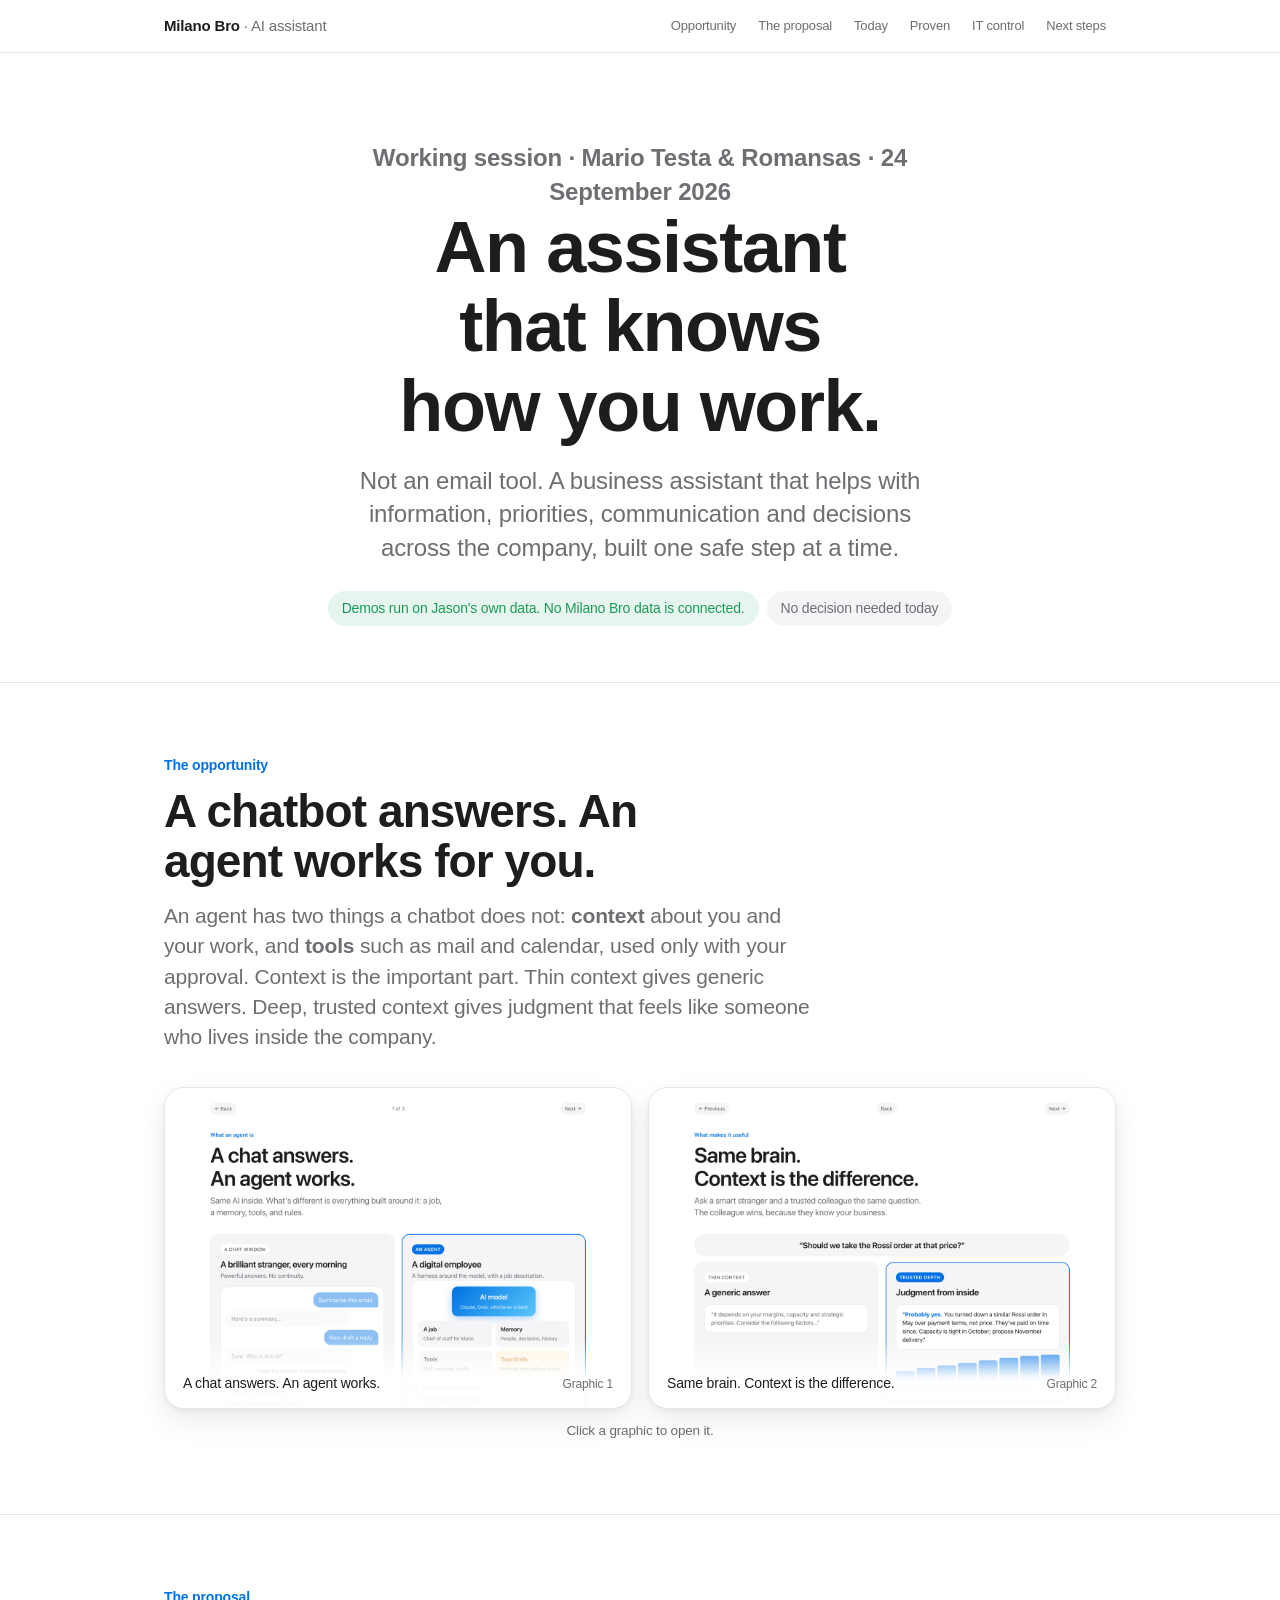
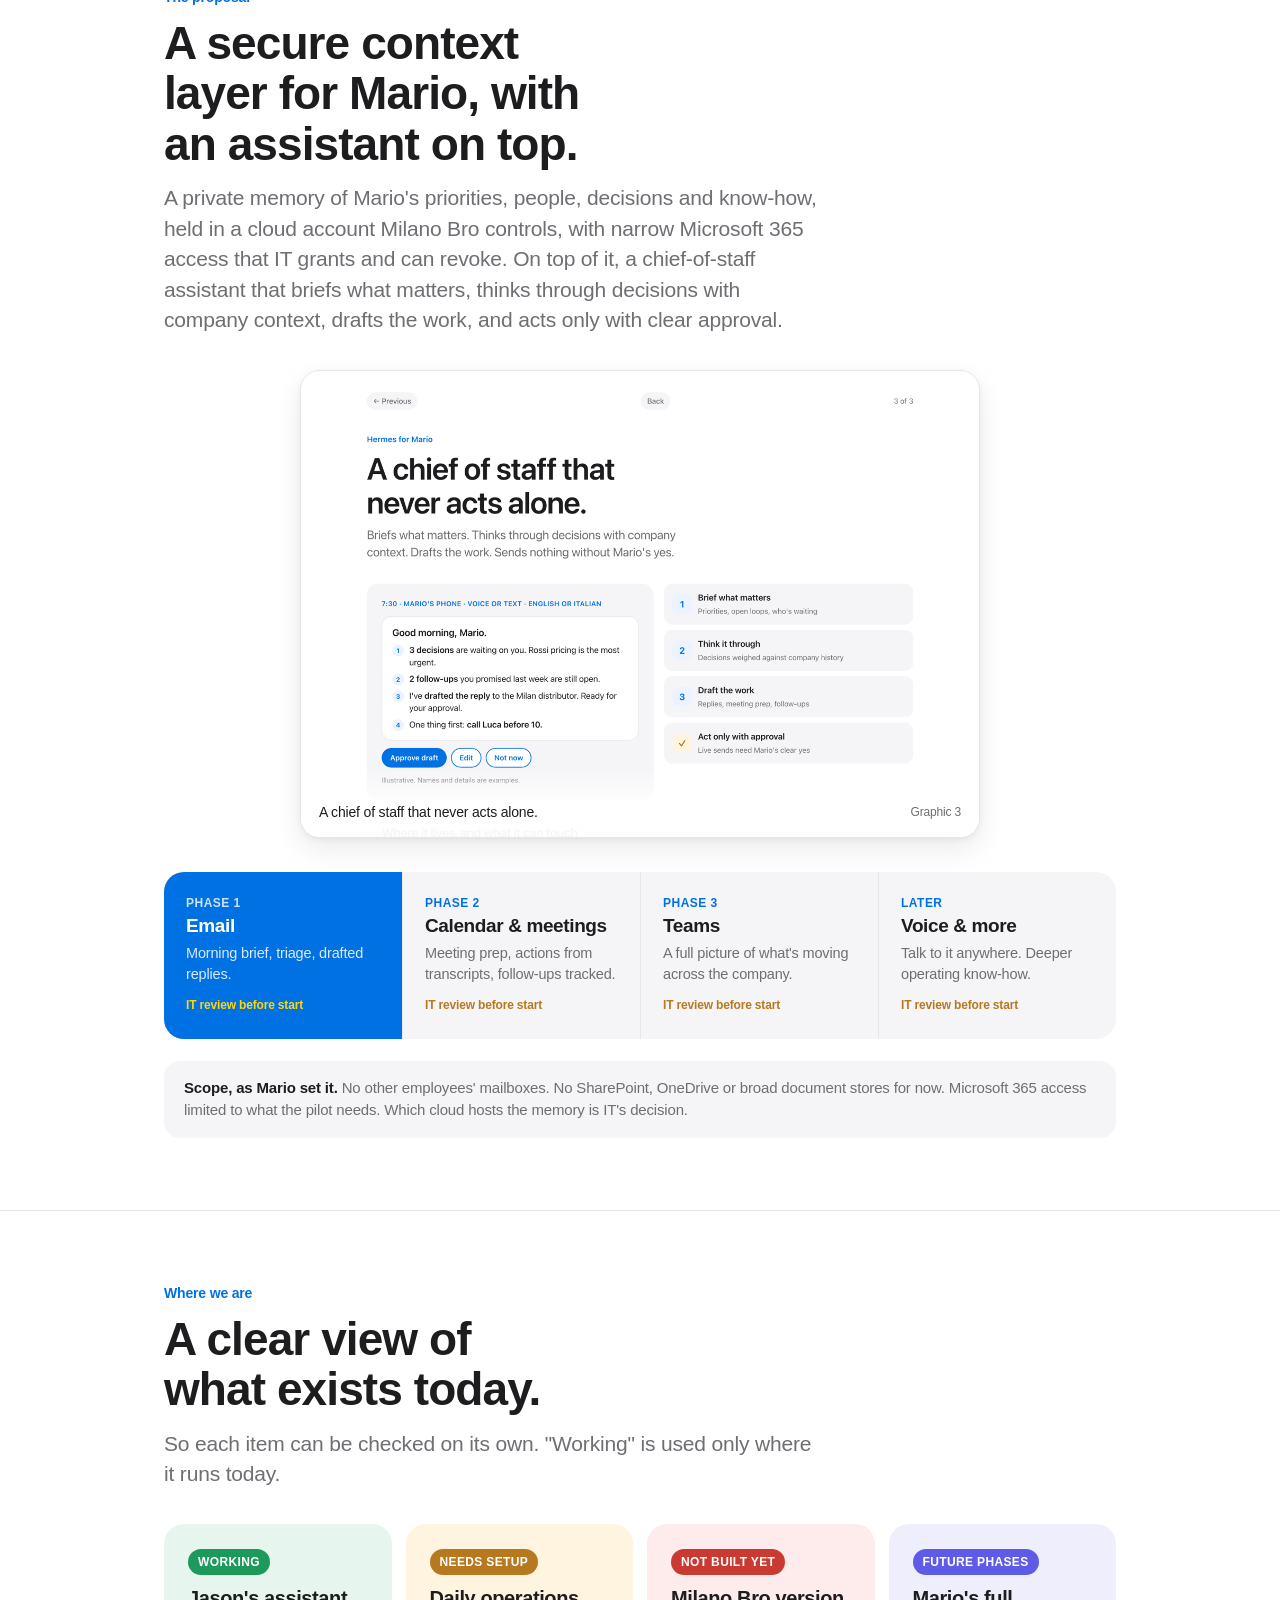
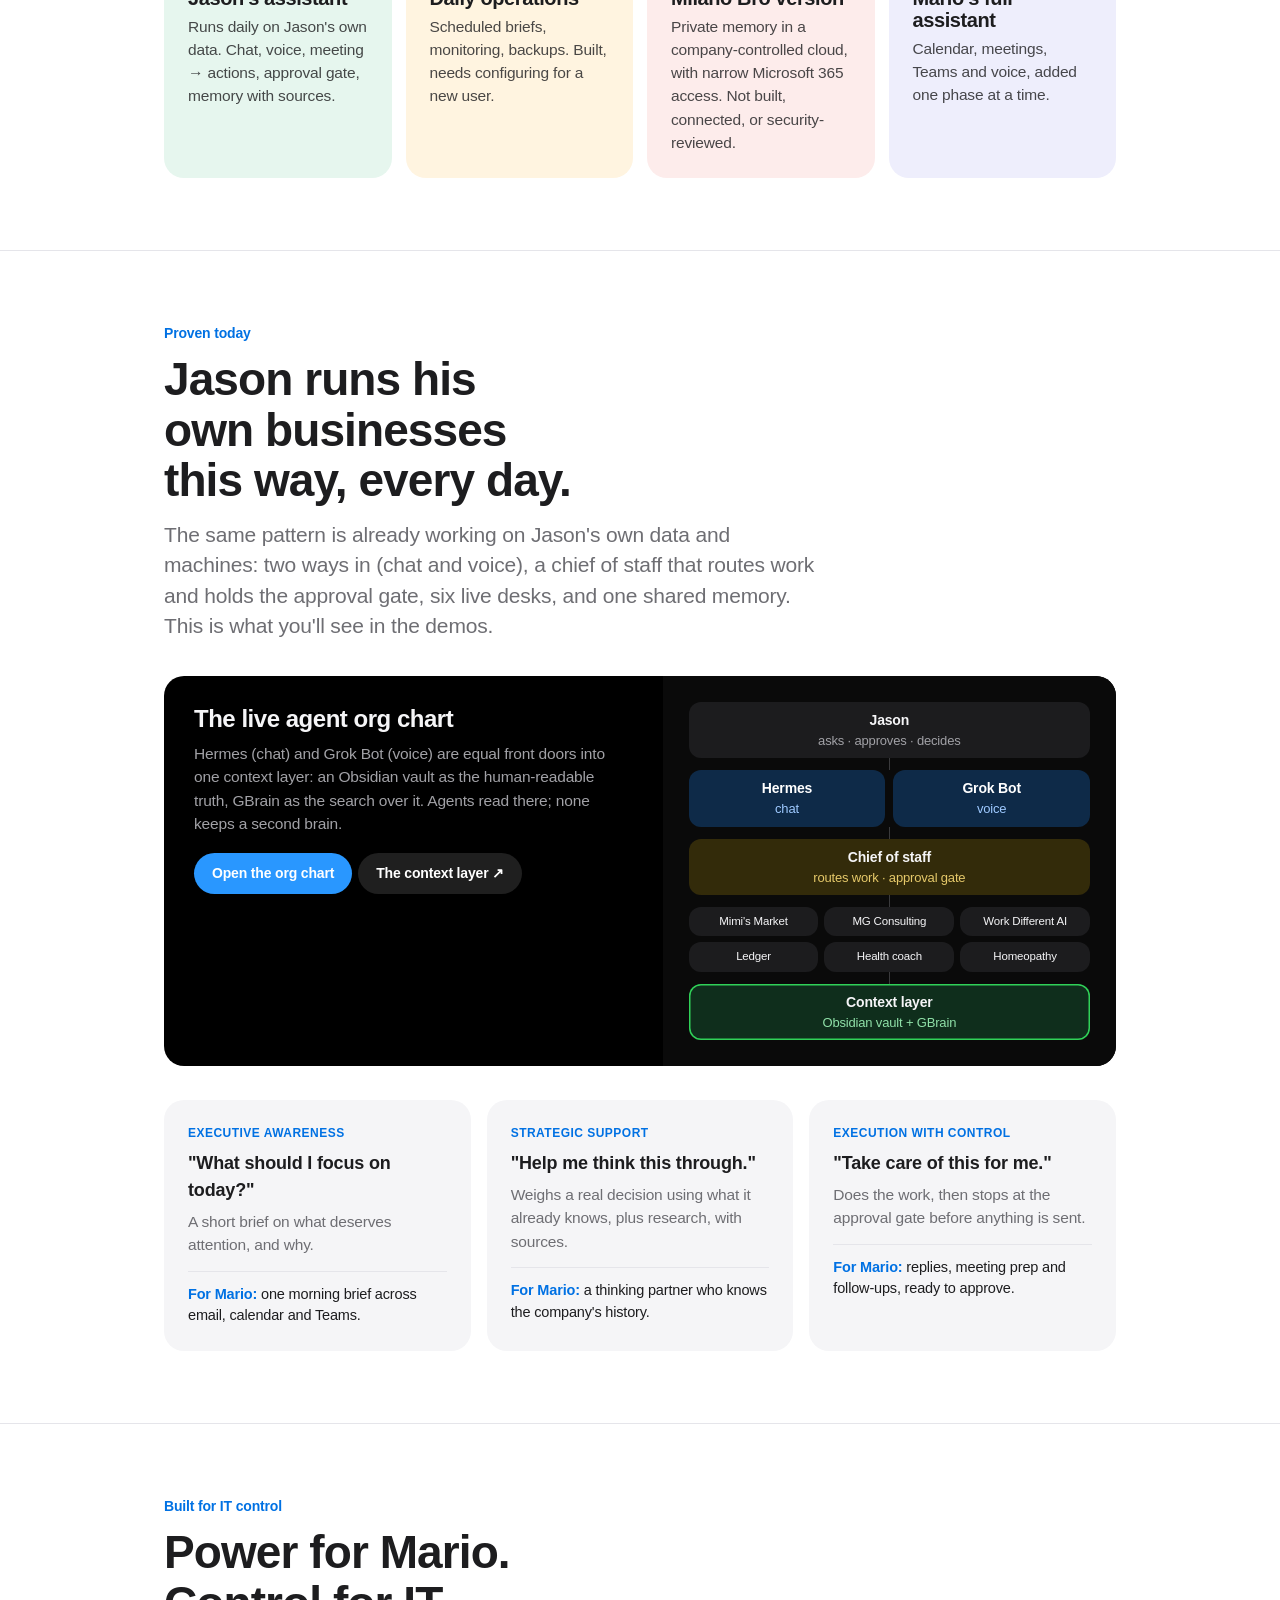
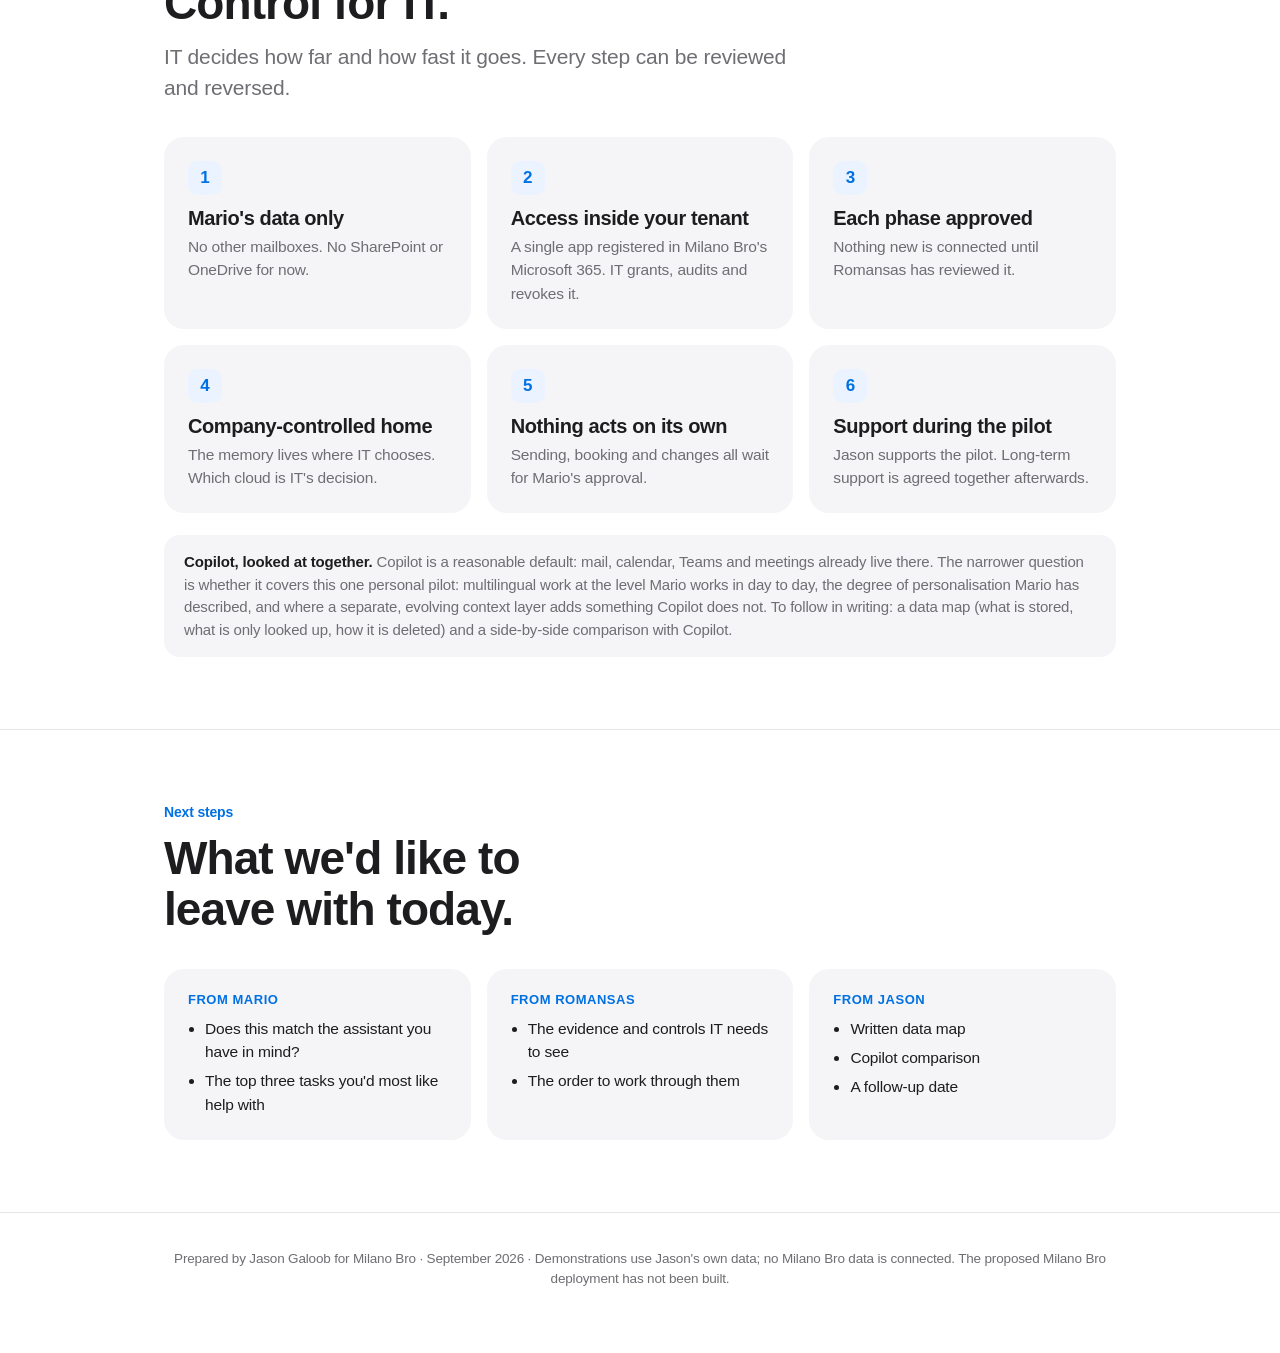
==== commit 1d0078fb: "Graphics and thumbnails on the light palette to match the page Co-Authored-By: Claude Fable 5.1 <nor" ====
--- a/index.html
+++ b/index.html
@@ -61,10 +61,10 @@
 .gfx{display:grid;gap:16px;margin-top:34px}
 .gfx.two{grid-template-columns:1fr 1fr}
 .gfx.one{grid-template-columns:minmax(0,680px);justify-content:center}
-.gcard{position:relative;display:block;border-radius:20px;overflow:hidden;background:#000;box-shadow:0 2px 6px rgba(0,0,0,.06),0 12px 30px rgba(0,0,0,.08);transition:transform .4s var(--ease),box-shadow .4s var(--ease)}
+.gcard{position:relative;display:block;border-radius:20px;overflow:hidden;background:#fff;border:1px solid var(--line);box-shadow:0 2px 6px rgba(0,0,0,.06),0 12px 30px rgba(0,0,0,.08);transition:transform .4s var(--ease),box-shadow .4s var(--ease)}
 .gcard img{display:block;width:100%;height:auto;aspect-ratio:16/11;object-fit:cover;object-position:top;transition:transform .7s var(--ease)}
-.gcard .cap{position:absolute;inset:auto 0 0 0;padding:30px 18px 14px;background:linear-gradient(180deg,rgba(0,0,0,0),rgba(0,0,0,.75));color:#fff;display:flex;justify-content:space-between;align-items:center;gap:10px;font-size:14px;font-weight:500}
-.gcard .cap span{font-size:12px;opacity:.75;white-space:nowrap}
+.gcard .cap{position:absolute;inset:auto 0 0 0;padding:34px 18px 14px;background:linear-gradient(180deg,rgba(255,255,255,0),rgba(255,255,255,.96) 55%);color:var(--ink);display:flex;justify-content:space-between;align-items:center;gap:10px;font-size:14px;font-weight:500}
+.gcard .cap span{font-size:12px;color:var(--mute);white-space:nowrap}
 .gcard:hover,.gcard:focus-visible{transform:translateY(-5px) scale(1.02);box-shadow:0 6px 14px rgba(0,0,0,.08),0 28px 60px rgba(0,0,0,.16);outline:none;z-index:1}
 .gcard:hover img{transform:scale(1.04)}
 .gnote{text-align:center;color:var(--mute);font-size:13.5px;margin-top:12px}
@@ -119,15 +119,15 @@
 /* lightbox */
 .lb{position:fixed;inset:0;z-index:50;display:none;align-items:center;justify-content:center;padding:24px;background:rgba(20,22,24,.55);-webkit-backdrop-filter:blur(18px) saturate(1.2);backdrop-filter:blur(18px) saturate(1.2);opacity:0;transition:opacity .35s ease}
 .lb.open{display:flex}.lb.show{opacity:1}
-.lb .frame{position:relative;width:min(1120px,100%);height:min(92vh,100%);background:#000;border-radius:18px;overflow:hidden;box-shadow:0 40px 100px rgba(0,0,0,.45);transform:scale(.92) translateY(12px);transition:transform .45s var(--ease)}
+.lb .frame{position:relative;width:min(1120px,100%);height:min(92vh,100%);background:#fff;border-radius:18px;overflow:hidden;box-shadow:0 40px 100px rgba(0,0,0,.45);transform:scale(.92) translateY(12px);transition:transform .45s var(--ease)}
 .lb.show .frame{transform:none}
-.lb iframe{width:100%;height:100%;border:0;display:block;background:#000}
-.lb button{border:0;cursor:pointer;color:#fff;background:rgba(255,255,255,.14);display:grid;place-items:center;-webkit-backdrop-filter:blur(8px);backdrop-filter:blur(8px)}
-.lb button:hover{background:rgba(255,255,255,.26)}
+.lb iframe{width:100%;height:100%;border:0;display:block;background:#fff}
+.lb button{border:0;cursor:pointer;color:#1d1d1f;background:rgba(0,0,0,.08);display:grid;place-items:center;-webkit-backdrop-filter:blur(8px);backdrop-filter:blur(8px)}
+.lb button:hover{background:rgba(0,0,0,.16)}
 .lb .x{position:absolute;top:12px;right:12px;width:36px;height:36px;border-radius:50%;font-size:20px}
 .lb .nv{position:absolute;top:50%;transform:translateY(-50%);width:40px;height:40px;border-radius:50%;font-size:20px}
 .lb .nv.prev{left:12px}.lb .nv.next{right:12px}
-.lb .open-new{position:absolute;bottom:12px;right:14px;font-size:12px;color:rgba(255,255,255,.8);background:rgba(255,255,255,.12);padding:6px 10px;border-radius:999px}
+.lb .open-new{position:absolute;bottom:12px;right:14px;font-size:12px;color:#1d1d1f;background:rgba(0,0,0,.08);padding:6px 10px;border-radius:999px}
 body.lb-lock{overflow:hidden}
 
 /* motion */
